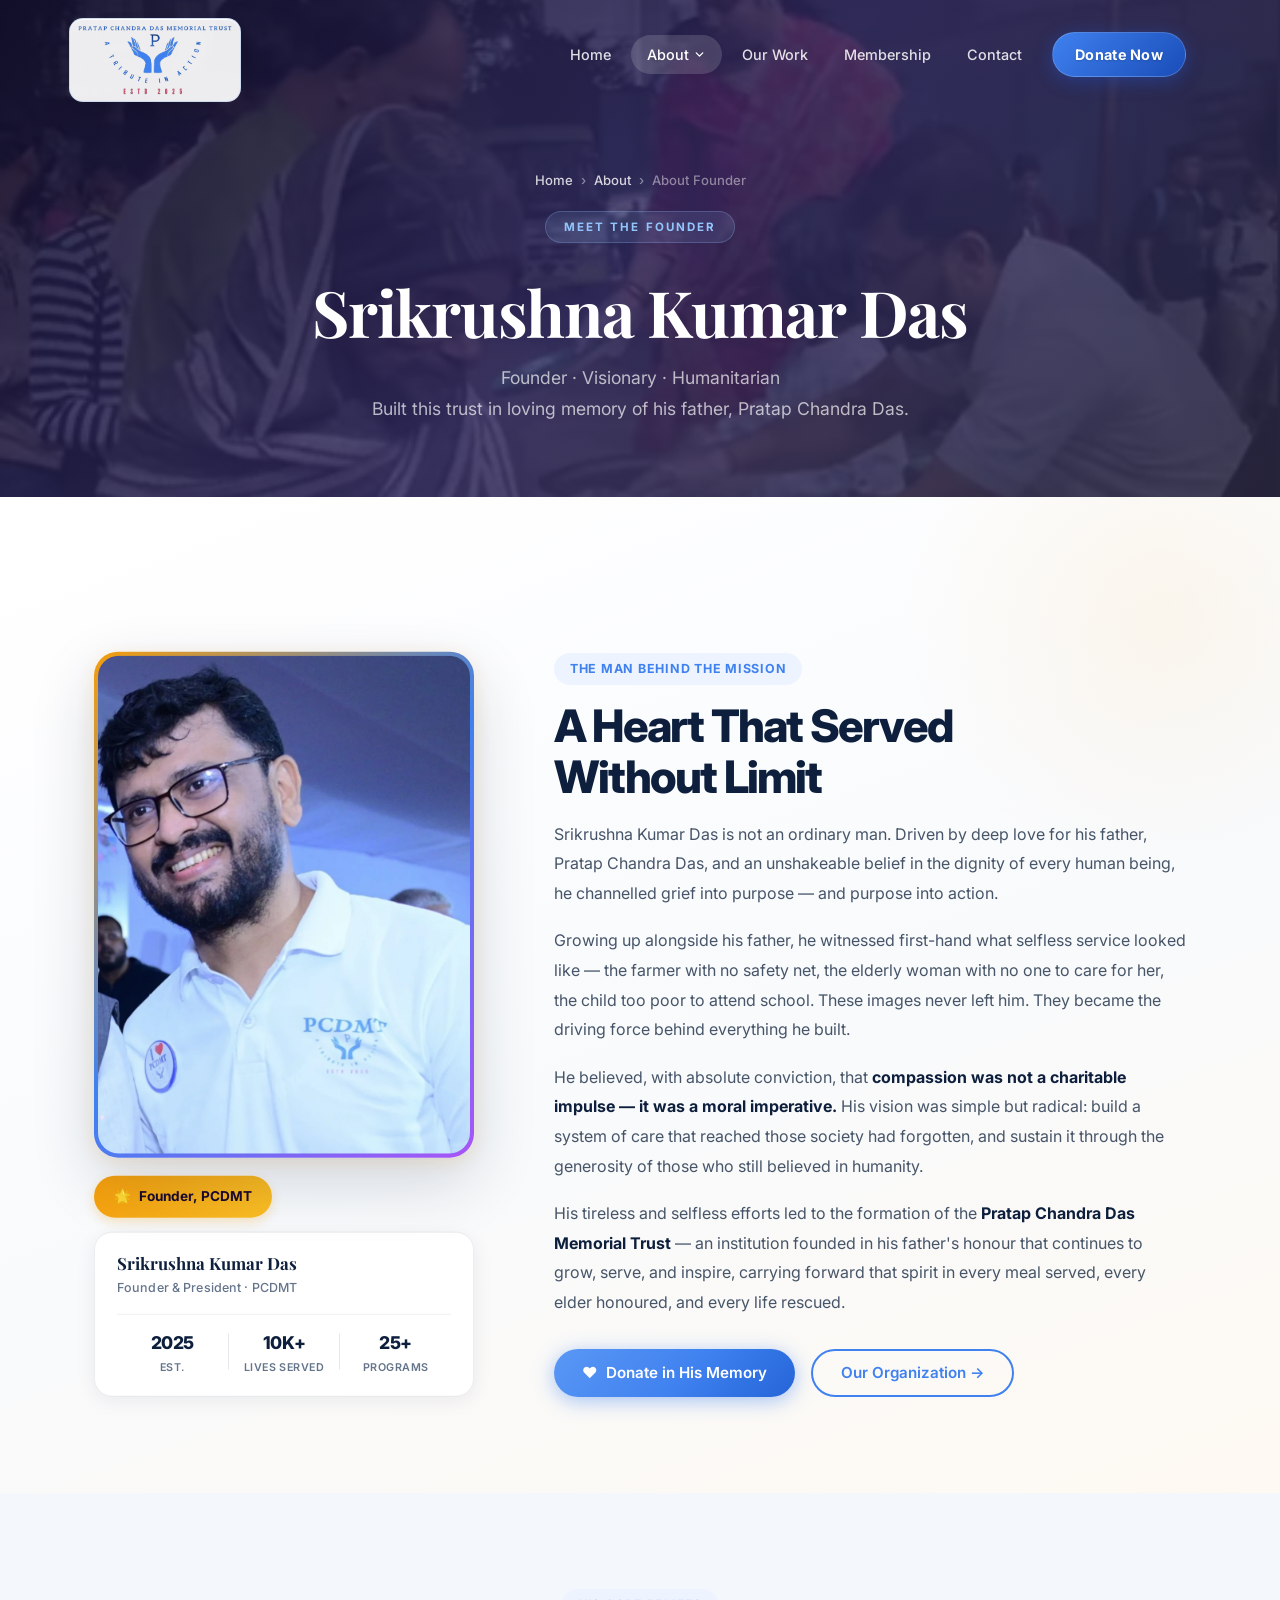
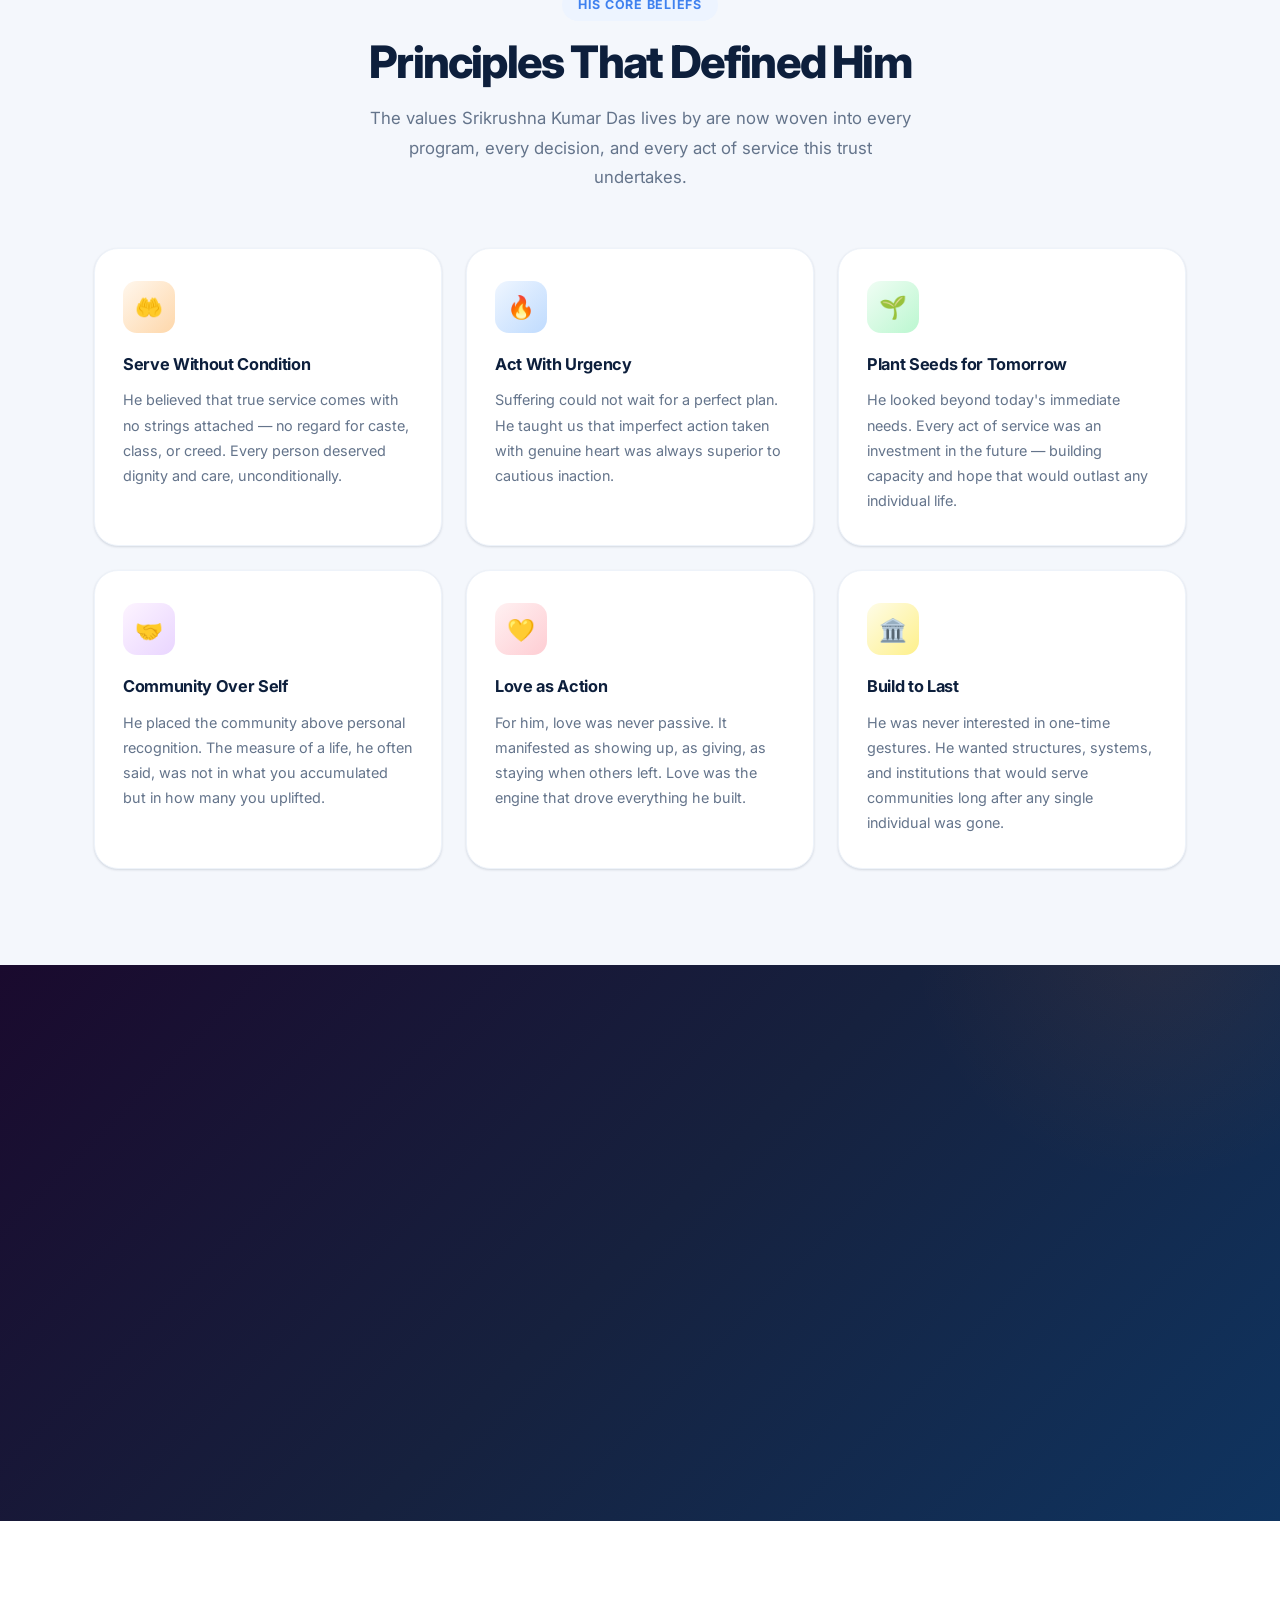
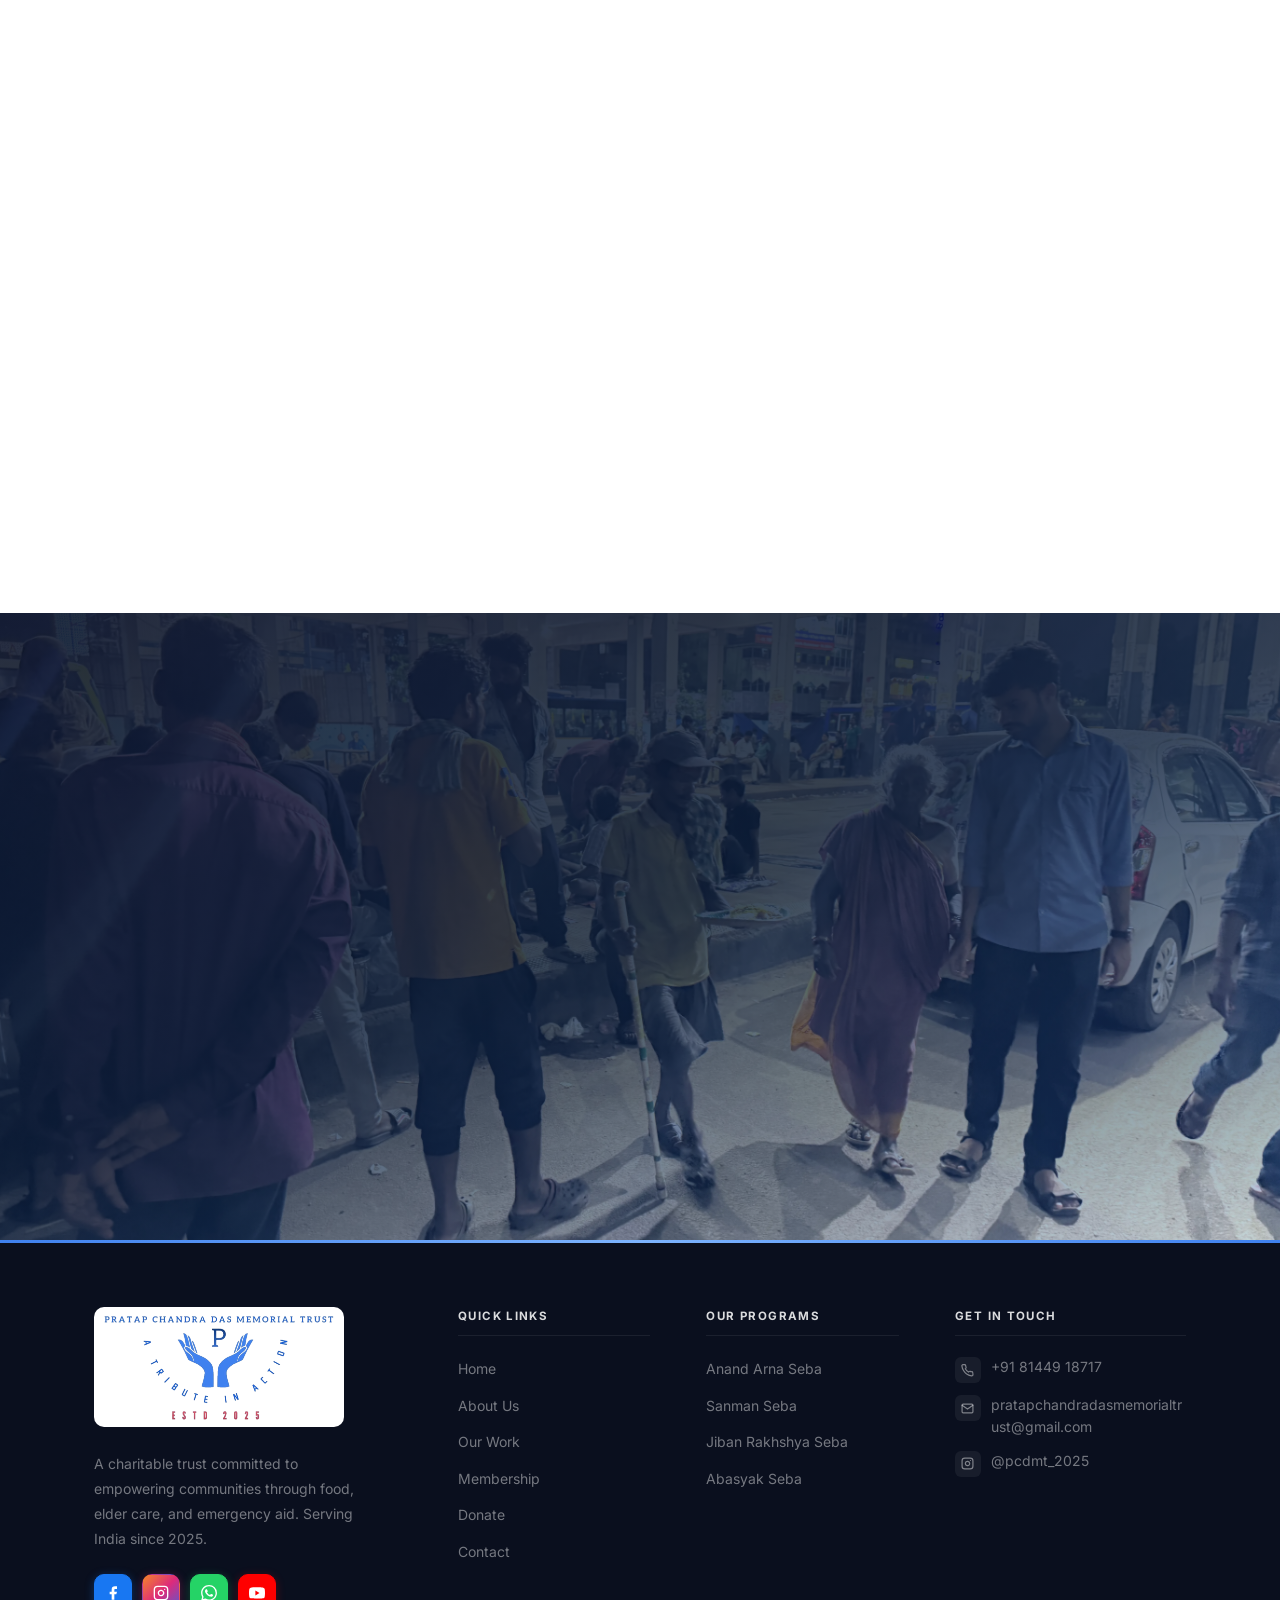
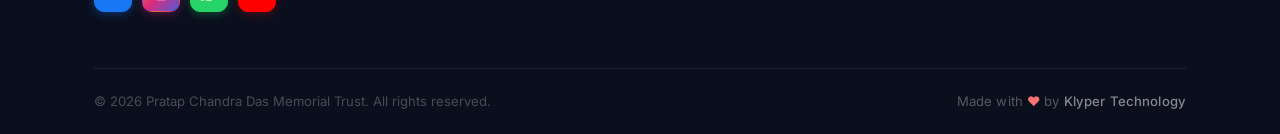
==== about-founder.html @ 32de3103 "Add files via upload" ====
<!doctype html>
<html lang="en">
  <head>
    <meta charset="UTF-8" />
    <meta name="viewport" content="width=device-width, initial-scale=1.0" />
    <meta
      name="description"
      content="Meet Srikrushna Kumar Das — founder of Pratap Chandra Das Memorial Trust, a visionary who built this institution in loving memory of his father to serve communities in need."
    />
    <meta property="og:title" content="About Founder — Pratap Chandra Das Memorial Trust" />
    <meta
      property="og:description"
      content="Learn about Srikrushna Kumar Das — the founder of PCDMT, his life, values, vision, and the enduring mission he built in his father's memory."
    />
    <title>About Founder — Pratap Chandra Das Memorial Trust</title>
    <link rel="preconnect" href="https://fonts.googleapis.com" />
    <link rel="preconnect" href="https://fonts.gstatic.com" crossorigin />
    <link
      href="https://fonts.googleapis.com/css2?family=Inter:wght@300;400;500;600;700;800&family=Playfair+Display:ital,wght@0,600;0,700;1,600&display=swap"
      rel="stylesheet"
    />
    <link rel="stylesheet" href="css/style.css" />
  </head>
  <body class="has-hero-carousel">
    <!-- Scroll progress indicator -->
    <div class="scroll-progress" id="scrollProgress"></div>

    <!-- ===== NAVBAR ===== -->
    <nav class="navbar" id="navbar">
      <div class="nav-inner">
        <a href="index.html" class="nav-logo">
          <img src="images/pcdmt_transparent_bg_logo.png" alt="Pratap Chandra Das Memorial Trust" class="nav-logo-img nav-logo-full" />
          <img src="images/pcdmt_logo_small.png" alt="PCDMT" class="nav-logo-img nav-logo-small" />
        </a>
        <ul class="nav-links" id="navLinks">
          <li><a href="index.html">Home</a></li>
          <li class="nav-item-dropdown">
            <a href="#" role="button" aria-haspopup="true" class="active">About
              <svg class="nav-chevron" viewBox="0 0 24 24" fill="none" stroke="currentColor" stroke-width="2.5" stroke-linecap="round" stroke-linejoin="round" aria-hidden="true"><polyline points="6 9 12 15 18 9"/></svg>
            </a>
            <ul class="nav-dropdown">
              <li><a href="about-founder.html" class="nav-dropdown-link"><span class="nav-dropdown-icon" style="background:#fff7ed;">🙏</span>About Founder</a></li>
              <li><a href="about-organization.html" class="nav-dropdown-link"><span class="nav-dropdown-icon" style="background:#eff6ff;">🏛️</span>About Organization</a></li>
            </ul>
          </li>
          <li><a href="work.html">Our Work</a></li>
          <li><a href="membership.html">Membership</a></li>
          <li><a href="contact.html">Contact</a></li>
          <li><a href="membership.html#donate" class="btn-nav">Donate Now</a></li>
        </ul>
        <button class="nav-toggle" id="navToggle" aria-label="Toggle navigation menu">
          <span></span>
          <span></span>
          <span></span>
        </button>
      </div>
    </nav>

    <!-- ===== HERO ===== -->
    <section class="afh-section">
      <div class="container">
        <div class="afh-inner">
          <div class="breadcrumb breadcrumb-light animate-fade-up">
            <a href="index.html">Home</a>
            <span>›</span>
            <a href="about.html">About</a>
            <span>›</span>
            <span>About Founder</span>
          </div>
          <div class="section-tag-light animate-fade-up delay-1">Meet the Founder</div>
          <h1 class="afh-title animate-fade-up delay-2">Srikrushna Kumar Das</h1>
          <p class="afh-subtitle animate-fade-up delay-3">
            Founder &middot; Visionary &middot; Humanitarian<br />
            Built this trust in loving memory of his father, Pratap Chandra Das.
          </p>
        </div>
      </div>
    </section>

    <!-- ===== PROFILE ===== -->
    <section class="af-profile-section">
      <div class="container">
        <div class="af-profile-grid">

          <!-- Image -->
          <div class="af-profile-visual reveal-up">
            <div class="af-profile-frame">
              <img
                src="images/pcdmt_founder_img.jpg"
                alt="Srikrushna Kumar Das — Founder, PCDMT"
                class="af-profile-img"
                loading="eager"
              />
            </div>
            <div class="af-profile-badge">
              <span>🌟</span> Founder, PCDMT
            </div>
            <div class="af-profile-meta">
              <div class="af-profile-meta-name">Srikrushna Kumar Das</div>
              <div class="af-profile-meta-role">Founder &amp; President &middot; PCDMT</div>
              <div class="af-profile-meta-stats">
                <div class="af-pm-stat">
                  <span class="af-pm-num">2025</span>
                  <span class="af-pm-label">Est.</span>
                </div>
                <div class="af-pm-divider"></div>
                <div class="af-pm-stat">
                  <span class="af-pm-num">10K+</span>
                  <span class="af-pm-label">Lives Served</span>
                </div>
                <div class="af-pm-divider"></div>
                <div class="af-pm-stat">
                  <span class="af-pm-num">25+</span>
                  <span class="af-pm-label">Programs</span>
                </div>
              </div>
            </div>
          </div>

          <!-- Content -->
          <div class="af-profile-content reveal-up delay-1">
            <div class="section-tag">The Man Behind the Mission</div>
            <h2 class="section-title">A Heart That Served<br />Without Limit</h2>
            <p class="af-profile-text">
              Srikrushna Kumar Das is not an ordinary man. Driven by deep love for his father, Pratap Chandra Das, and an unshakeable belief in the dignity of every human being, he channelled grief into purpose — and purpose into action.
            </p>
            <p class="af-profile-text">
              Growing up alongside his father, he witnessed first-hand what selfless service looked like — the farmer with no safety net, the elderly woman with no one to care for her, the child too poor to attend school. These images never left him. They became the driving force behind everything he built.
            </p>
            <p class="af-profile-text">
              He believed, with absolute conviction, that <strong>compassion was not a charitable impulse — it was a moral imperative.</strong> His vision was simple but radical: build a system of care that reached those society had forgotten, and sustain it through the generosity of those who still believed in humanity.
            </p>
            <p class="af-profile-text">
              His tireless and selfless efforts led to the formation of the <strong>Pratap Chandra Das Memorial Trust</strong> — an institution founded in his father's honour that continues to grow, serve, and inspire, carrying forward that spirit in every meal served, every elder honoured, and every life rescued.
            </p>
            <div class="af-profile-cta">
              <a href="membership.html#donate" class="btn btn-primary">❤️&nbsp; Donate in His Memory</a>
              <a href="about-organization.html" class="btn btn-outline">Our Organization →</a>
            </div>
          </div>

        </div>
      </div>
    </section>

    <!-- ===== HIS VALUES ===== -->
    <section class="af-values-section">
      <div class="container">
        <div class="text-center reveal">
          <div class="section-tag">His Core Beliefs</div>
          <h2 class="section-title">Principles That Defined Him</h2>
          <p class="section-subtitle">
            The values Srikrushna Kumar Das lives by are now woven into every program,
            every decision, and every act of service this trust undertakes.
          </p>
        </div>

        <div class="af-values-grid">
          <div class="af-value-card reveal delay-1">
            <div class="af-value-icon" style="background: linear-gradient(135deg,#fff7ed,#fed7aa);">🤲</div>
            <h3>Serve Without Condition</h3>
            <p>He believed that true service comes with no strings attached — no regard for caste, class, or creed. Every person deserved dignity and care, unconditionally.</p>
          </div>

          <div class="af-value-card reveal delay-2">
            <div class="af-value-icon" style="background: linear-gradient(135deg,#eff6ff,#bfdbfe);">🔥</div>
            <h3>Act With Urgency</h3>
            <p>Suffering could not wait for a perfect plan. He taught us that imperfect action taken with genuine heart was always superior to cautious inaction.</p>
          </div>

          <div class="af-value-card reveal delay-3">
            <div class="af-value-icon" style="background: linear-gradient(135deg,#f0fdf4,#bbf7d0);">🌱</div>
            <h3>Plant Seeds for Tomorrow</h3>
            <p>He looked beyond today's immediate needs. Every act of service was an investment in the future — building capacity and hope that would outlast any individual life.</p>
          </div>

          <div class="af-value-card reveal delay-1">
            <div class="af-value-icon" style="background: linear-gradient(135deg,#fdf4ff,#e9d5ff);">🤝</div>
            <h3>Community Over Self</h3>
            <p>He placed the community above personal recognition. The measure of a life, he often said, was not in what you accumulated but in how many you uplifted.</p>
          </div>

          <div class="af-value-card reveal delay-2">
            <div class="af-value-icon" style="background: linear-gradient(135deg,#fff1f2,#fecdd3);">💛</div>
            <h3>Love as Action</h3>
            <p>For him, love was never passive. It manifested as showing up, as giving, as staying when others left. Love was the engine that drove everything he built.</p>
          </div>

          <div class="af-value-card reveal delay-3">
            <div class="af-value-icon" style="background: linear-gradient(135deg,#fefce8,#fef08a);">🏛️</div>
            <h3>Build to Last</h3>
            <p>He was never interested in one-time gestures. He wanted structures, systems, and institutions that would serve communities long after any single individual was gone.</p>
          </div>
        </div>
      </div>
    </section>

    <!-- ===== HIS WORDS ===== -->
    <section class="af-quote-section">
      <div class="container">
        <div class="af-quote-inner reveal">
          <span class="af-quote-glyph">&ldquo;</span>
          <p class="af-quote-text">
            Compassion is not a luxury — it is the very foundation of a just society.
            Every person who goes to bed hungry, every elder who is forgotten, every life
            left unattended — these are not strangers. They are our own.
            <em>When we serve them, we serve something far greater than ourselves.</em>
            Let this trust be a living testament that ordinary people, acting together
            with love, can create extraordinary change.
          </p>
            <div style="text-align:left;">
              <div class="af-quote-name">Srikrushna Kumar Das</div>
              <div class="af-quote-role">Founder &middot; PRATAP CHANDRA DAS MEMORIAL TRUST</div>
            </div>
          </div>
        </div>
      </div>
    </section>

    <!-- ===== LEGACY STATS ===== -->
    <section class="af-legacy-section">
      <div class="container">
        <div class="text-center reveal">
          <div class="section-tag">His Enduring Legacy</div>
          <h2 class="section-title">The Mission Lives On</h2>
          <p class="section-subtitle">
            What he started as a dream of service has become a movement of hope —
            touching thousands of lives through the programs he envisioned and the
            values he embodied every day.
          </p>
        </div>

        <div class="af-legacy-grid">
          <div class="af-legacy-card reveal delay-1">
            <span class="af-legacy-num">10,000+</span>
            <span class="af-legacy-label">Lives Impacted</span>
            <p class="af-legacy-desc">Families across communities who have received food, care, and emergency support in his name.</p>
          </div>
          <div class="af-legacy-card reveal delay-2">
            <span class="af-legacy-num">4</span>
            <span class="af-legacy-label">Core Programs</span>
            <p class="af-legacy-desc">Anand Arna Seba, Sanman Seba, Jiban Rakhshya Seba and Abasyak Seba — each a direct expression of his beliefs.</p>
          </div>
          <div class="af-legacy-card reveal delay-3">
            <span class="af-legacy-num">500+</span>
            <span class="af-legacy-label">Generous Donors</span>
            <p class="af-legacy-desc">Individuals who believe in continuing his work, each carrying a piece of his spirit forward.</p>
          </div>
          <div class="af-legacy-card reveal delay-1">
            <span class="af-legacy-num">2025</span>
            <span class="af-legacy-label">Year Established</span>
            <p class="af-legacy-desc">The trust was founded in his memory — dedicated to perpetuating the values he lived and breathed.</p>
          </div>
        </div>
      </div>
    </section>

    <!-- ===== CTA ===== -->
    <section class="cta-section">
      <div class="cta-bg-img"></div>
      <div class="cta-overlay"></div>
      <div class="container">
        <div class="cta-inner reveal">
          <div class="section-tag cta-tag">Honour His Memory</div>
          <h2 class="cta-title">
            Carry Forward His Legacy.<br />
            <span class="cta-highlight">Every Donation Is an Act of Love.</span>
          </h2>
          <p class="cta-subtitle">
            When you give, you keep Srikrushna Kumar Das's vision alive — and you become
            part of a story that began with one man's unshakeable belief in humanity.
          </p>
          <div class="cta-buttons">
            <a href="membership.html#donate" class="btn btn-white btn-lg cta-btn-primary">
              ❤️&nbsp; Donate in His Memory
            </a>
            <a href="about-organization.html" class="btn btn-ghost-white btn-lg">
              Our Organization
            </a>
          </div>
          <p class="cta-note">No registration needed &nbsp;·&nbsp; UPI &amp; bank transfer accepted &nbsp;·&nbsp; Receipt on WhatsApp</p>
        </div>
      </div>
    </section>

    <!-- ===== FOOTER ===== -->
    <footer class="footer">
      <div class="footer-top-bar"></div>
      <div class="container">
        <div class="footer-grid">

          <div class="footer-brand">
            <a href="index.html" class="footer-logo-link">
              <img src="images/pcdmt_transparent_bg_logo.png" alt="Pratap Chandra Das Memorial Trust" class="footer-logo-img" />
            </a>
            <p class="footer-brand-desc">
              A charitable trust committed to empowering communities through food, elder care, and emergency aid. Serving India since 2025.
            </p>
            <div class="footer-social">
              <a href="https://www.facebook.com/share17rUGxSgM1/?mibextid=wwXlfr" class="social-link social-fb" target="_blank" rel="noopener noreferrer" aria-label="Facebook">
                <svg width="16" height="16" viewBox="0 0 24 24" fill="currentColor"><path d="M18 2h-3a5 5 0 0 0-5 5v3H7v4h3v8h4v-8h3l1-4h-4V7a1 1 0 0 1 1-1h3z"/></svg>
              </a>
              <a href="https://www.instagram.com/pcdmt_2025/?hl=en#" class="social-link social-ig" target="_blank" rel="noopener noreferrer" aria-label="Instagram @pcdmt_2025">
                <svg width="16" height="16" viewBox="0 0 24 24" fill="none" stroke="currentColor" stroke-width="2" stroke-linecap="round" stroke-linejoin="round"><rect x="2" y="2" width="20" height="20" rx="5" ry="5"/><path d="M16 11.37A4 4 0 1 1 12.63 8 4 4 0 0 1 16 11.37z"/><line x1="17.5" y1="6.5" x2="17.51" y2="6.5"/></svg>
              </a>
              <a href="https://whatsapp.com/channel/0029VbCTvtfFHWqAD6LrUH38" class="social-link social-wa" target="_blank" rel="noopener noreferrer" aria-label="WhatsApp Channel">
                <svg width="16" height="16" viewBox="0 0 24 24" fill="currentColor"><path d="M17.472 14.382c-.297-.149-1.758-.867-2.03-.967-.273-.099-.471-.148-.67.15-.197.297-.767.966-.94 1.164-.173.199-.347.223-.644.075-.297-.15-1.255-.463-2.39-1.475-.883-.788-1.48-1.761-1.653-2.059-.173-.297-.018-.458.13-.606.134-.133.298-.347.446-.52.149-.174.198-.298.298-.497.099-.198.05-.371-.025-.52-.075-.149-.669-1.612-.916-2.207-.242-.579-.487-.5-.669-.51-.173-.008-.371-.01-.57-.01-.198 0-.52.074-.792.372-.272.297-1.04 1.016-1.04 2.479 0 1.462 1.065 2.875 1.213 3.074.149.198 2.096 3.2 5.077 4.487.709.306 1.262.489 1.694.625.712.227 1.36.195 1.871.118.571-.085 1.758-.719 2.006-1.413.248-.694.248-1.289.173-1.413-.074-.124-.272-.198-.57-.347m-5.421 7.403h-.004a9.87 9.87 0 0 1-5.031-1.378l-.361-.214-3.741.982.998-3.648-.235-.374a9.86 9.86 0 0 1-1.51-5.26c.001-5.45 4.436-9.884 9.888-9.884 2.64 0 5.122 1.03 6.988 2.898a9.825 9.825 0 0 1 2.893 6.994c-.003 5.45-4.437 9.884-9.885 9.884m8.413-18.297A11.815 11.815 0 0 0 12.05 0C5.495 0 .16 5.335.157 11.892c0 2.096.547 4.142 1.588 5.945L.057 24l6.305-1.654a11.882 11.882 0 0 0 5.683 1.448h.005c6.554 0 11.89-5.335 11.893-11.893a11.821 11.821 0 0 0-3.48-8.413Z"/></svg>
              </a>
              <a href="https://www.youtube.com/@pcdmt" class="social-link social-yt" target="_blank" rel="noopener noreferrer" aria-label="YouTube">
                <svg width="16" height="16" viewBox="0 0 24 24" fill="currentColor"><path d="M23.498 6.186a3.016 3.016 0 0 0-2.122-2.136C19.505 3.545 12 3.545 12 3.545s-7.505 0-9.377.505A3.017 3.017 0 0 0 .502 6.186C0 8.07 0 12 0 12s0 3.93.502 5.814a3.016 3.016 0 0 0 2.122 2.136c1.871.505 9.376.505 9.376.505s7.505 0 9.377-.505a3.015 3.015 0 0 0 2.122-2.136C24 15.93 24 12 24 12s0-3.93-.502-5.814zM9.545 15.568V8.432L15.818 12l-6.273 3.568z"/></svg>
              </a>
            </div>
          </div>

          <div class="footer-col">
            <h4>Quick Links</h4>
            <ul>
              <li><a href="index.html">Home</a></li>
              <li><a href="about.html">About Us</a></li>
              <li><a href="work.html">Our Work</a></li>
              <li><a href="membership.html">Membership</a></li>
              <li><a href="membership.html#donate">Donate</a></li>
              <li><a href="contact.html">Contact</a></li>
            </ul>
          </div>

          <div class="footer-col">
            <h4>Our Programs</h4>
             <ul>
              <li><a href="anand-arna-seba.html">Anand Arna Seba</a></li>
              <li><a href="sanman-seba.html">Sanman Seba</a></li>
              <li><a href="jiban-rakhshya-seba.html">Jiban Rakhshya Seba</a></li>
              <li><a href="blanket-distribution.html">Abasyak Seba</a></li>
            </ul>
          </div>

          <div class="footer-col">
            <h4>Get in Touch</h4>
            <ul class="footer-contact-list">
              <li>
                <span class="footer-contact-icon">
                  <svg width="13" height="13" viewBox="0 0 24 24" fill="none" stroke="currentColor" stroke-width="2.2" stroke-linecap="round" stroke-linejoin="round"><path d="M22 16.92v3a2 2 0 0 1-2.18 2 19.79 19.79 0 0 1-8.63-3.07A19.5 19.5 0 0 1 4.69 12 19.79 19.79 0 0 1 1.63 3.47 2 2 0 0 1 3.6 1.27h3a2 2 0 0 1 2 1.72c.127.96.361 1.903.7 2.81a2 2 0 0 1-.45 2.11L7.91 8.91a16 16 0 0 0 6 6l.91-.91a2 2 0 0 1 2.11-.45c.907.339 1.85.573 2.81.7A2 2 0 0 1 21.73 16l.19.92z"/></svg>
                </span>
                <a href="tel:+918144918717">+91 81449 18717</a>
              </li>
              <li>
                <span class="footer-contact-icon">
                  <svg width="13" height="13" viewBox="0 0 24 24" fill="none" stroke="currentColor" stroke-width="2.2" stroke-linecap="round" stroke-linejoin="round"><path d="M4 4h16c1.1 0 2 .9 2 2v12c0 1.1-.9 2-2 2H4c-1.1 0-2-.9-2-2V6c0-1.1.9-2 2-2z"/><polyline points="22,6 12,13 2,6"/></svg>
                </span>
                <a href="mailto:pratapchandradasmemorialtrust@gmail.com" class="footer-email-link">pratapchandradasmemorialtrust<wbr>@gmail.com</a>
              </li>
              <li>
                <span class="footer-contact-icon">
                  <svg width="13" height="13" viewBox="0 0 24 24" fill="none" stroke="currentColor" stroke-width="2.2" stroke-linecap="round" stroke-linejoin="round"><rect x="2" y="2" width="20" height="20" rx="5" ry="5"/><path d="M16 11.37A4 4 0 1 1 12.63 8 4 4 0 0 1 16 11.37z"/><line x1="17.5" y1="6.5" x2="17.51" y2="6.5"/></svg>
                </span>
                <a href="https://www.instagram.com/pcdmt_2025/?hl=en#" target="_blank" rel="noopener noreferrer">@pcdmt_2025</a>
              </li>
            </ul>
          </div>

        </div>
         <!-- Footer bottom bar -->
        <div class="footer-bottom">
          <p>&copy; 2026 Pratap Chandra Das Memorial Trust. All rights reserved.</p>
          <div class="footer-credit">
            Made with <span class="footer-heart">&hearts;</span> by <a href="https://klypertechnology.com" target="_blank" rel="noopener">Klyper Technology</a>
          </div>
        </div>
      </div>
    </footer>

    <script src="js/main.js" defer></script>
  </body>
</html>
---- css/style.css ----
/* =============================================
   Pratap Chandra Das Memorial Trust — Design System
   ============================================= */

@import url('https://fonts.googleapis.com/css2?family=Inter:wght@300;400;500;600;700;800&family=Playfair+Display:ital,wght@0,600;0,700;1,600&display=swap');

/* =============================================
   CSS CUSTOM PROPERTIES
   ============================================= */
:root {
  /* ── Logo-extracted primary blue (#3f81ef) ── */
  --primary:          #3f81ef;   /* Logo blue — brand match        */
  --primary-dark:     #2464D8;   /* Richer hover shade             */
  --primary-deeper:   #1A4DB8;   /* Deep authority                 */
  --primary-light:    #EDF4FF;   /* Very light tint                */
  --primary-border:   #BACED8;   /* Subtle border                  */

  /* ── Deep Navy (premium anchor) ── */
  --navy:             #0D1F3C;   /* Rich body text / dark sections */
  --navy-mid:         #1B3563;   /* Mid-depth backgrounds          */

  /* ── Royal Gold (prestige accent) ── */
  --gold:             #C9922A;
  --gold-dark:        #A87420;
  --gold-light:       #FBF4E3;
  --gold-border:      #E5CC8A;

  /* ── Semantic ── */
  --success:          #10B981;
  --success-light:    #ECFDF5;

  /* ── Neutral scale ── */
  --white:            #FFFFFF;
  --cream:            #F8FAFD;
  --gray-50:          #F4F7FC;
  --gray-100:         #EEF3FA;
  --gray-200:         #E2E8F0;
  --gray-300:         #CBD5E1;
  --gray-400:         #94A3B8;
  --gray-500:         #64748B;
  --gray-600:         #475569;
  --gray-700:         #334155;
  --gray-800:         #1E293B;
  --gray-900:         #0D1F3C;   /* same as --navy for consistency */

  --shadow-xs:  0 1px 2px rgba(13,31,60,0.06);
  --shadow-sm:  0 1px 3px rgba(13,31,60,0.09), 0 1px 2px rgba(13,31,60,0.06);
  --shadow-md:  0 4px 6px -1px rgba(13,31,60,0.09), 0 2px 4px -1px rgba(13,31,60,0.06);
  --shadow-lg:  0 10px 15px -3px rgba(13,31,60,0.10), 0 4px 6px -2px rgba(13,31,60,0.05);
  --shadow-xl:  0 20px 25px -5px rgba(13,31,60,0.10), 0 10px 10px -5px rgba(13,31,60,0.04);
  --shadow-2xl: 0 25px 50px -12px rgba(13,31,60,0.16);

  --radius-sm:   8px;
  --radius:      12px;
  --radius-lg:   16px;
  --radius-xl:   24px;
  --radius-full: 9999px;

  --transition:  0.25s cubic-bezier(0.4, 0, 0.2, 1);
  --font:        'Inter', -apple-system, BlinkMacSystemFont, 'Segoe UI', sans-serif;
  --font-serif:  'Playfair Display', Georgia, serif;
  --nav-height:  110px;
  --container:   1140px;
}

/* =============================================
   RESET & BASE
   ============================================= */
*, *::before, *::after {
  box-sizing: border-box;
  margin: 0;
  padding: 0;
}

html {
  scroll-behavior: smooth;
  font-size: 16px;
  overflow-x: hidden;
}

body {
  font-family: var(--font);
  color: var(--gray-900);
  background: var(--cream);
  line-height: 1.6;
  -webkit-font-smoothing: antialiased;
  -moz-osx-font-smoothing: grayscale;
  overflow-x: hidden;
}

img {
  max-width: 100%;
  height: auto;
  display: block;
}

a {
  color: inherit;
  text-decoration: none;
}

ul {
  list-style: none;
}

/* =============================================
   LAYOUT
   ============================================= */
.container {
  width: 100%;
  max-width: var(--container);
  margin: 0 auto;
  padding: 0 24px;
}

section {
  padding: 100px 0;
}

.section-sm {
  padding: 60px 0;
}

.text-center {
  text-align: center;
}

.text-center .section-subtitle {
  margin-left: auto;
  margin-right: auto;
}

/* =============================================
   TYPOGRAPHY TOKENS
   ============================================= */
.section-tag {
  display: inline-flex;
  align-items: center;
  gap: 6px;
  background: var(--primary-light);
  color: var(--primary);
  padding: 6px 16px;
  border-radius: var(--radius-full);
  font-size: 0.78rem;
  font-weight: 700;
  letter-spacing: 0.06em;
  text-transform: uppercase;
  margin-bottom: 16px;
}

.section-title {
  font-size: clamp(2rem, 4vw, 2.8rem);
  font-weight: 800;
  color: var(--gray-900);
  line-height: 1.15;
  letter-spacing: -0.04em;
  margin-bottom: 16px;
}

.section-subtitle {
  font-size: 1.05rem;
  color: var(--gray-500);
  max-width: 560px;
  line-height: 1.75;
}

/* =============================================
   NAVBAR
   ============================================= */
.navbar {
  position: fixed;
  top: 0;
  z-index: 1000;
  width: 100%;
  background: transparent;
  backdrop-filter: blur(0px);
  -webkit-backdrop-filter: blur(0px);
  border-bottom: 1px solid transparent;
  height: var(--nav-height);
  display: flex;
  align-items: center;
  transition: background 0.4s ease, backdrop-filter 0.4s ease,
              border-color 0.4s ease, box-shadow 0.4s ease,
              height 0.4s cubic-bezier(0.4, 0, 0.2, 1);
}

.navbar.scrolled {
  background: rgba(255, 255, 255, 0.96);
  backdrop-filter: blur(22px);
  -webkit-backdrop-filter: blur(22px);
  border-bottom-color: var(--gray-100);
  box-shadow: var(--shadow-md);
  /* Compact height once user scrolls */
  height: 64px;
}

.nav-inner {
  display: flex;
  align-items: center;
  justify-content: space-between;
  width: 100%;
  max-width: var(--container);
  margin: 0 auto;
  padding: 0 24px;
}

.nav-logo {
  display: flex;
  align-items: center;
  gap: 0;
  font-weight: 700;
  font-size: 1rem;
  color: white;
  text-decoration: none;
  line-height: 1.25;
  margin-top: 10px;
  margin-left: -25px;
  /* Slightly transparent white pill with blue tint */
  background: rgba(255, 255, 255, 0.92);
  border: 1px solid rgba(63, 129, 239, 0.18);
  border-radius: 14px;
  padding: 5px 8px;
  box-shadow: 0 8px 32px rgba(0, 0, 0, 0.18),
              inset 0 1px 0 rgba(255, 255, 255, 0.9);
  transition: all 0.4s cubic-bezier(0.4, 0, 0.2, 1);
}

.navbar.scrolled .nav-logo {
  color: var(--navy);
  background: transparent;
  border-color: transparent;
  box-shadow: none;
  padding: 0;
  border-radius: 0;
  margin-top: 0;
}

/* Logo images � natural colours; .nav-logo pill provides contrast over hero */
.nav-logo-img {
  height: 72px;
  width: auto;
  max-width: 200px;
  display: block;
  flex-shrink: 0;
  object-fit: contain;
  transition: opacity 0.35s ease, height 0.4s ease;
}

/* Logo swap: full logo visible at hero-top, small logo hidden */
.nav-logo-full  { opacity: 1; }
.nav-logo-small { opacity: 0; position: absolute; height: 40px; max-width: 48px; }

/* On scroll: swap logos */
.navbar.scrolled .nav-logo-full  { opacity: 0; height: 0; overflow: hidden; }
.navbar.scrolled .nav-logo-small { opacity: 1; position: static; }

/* On inner pages (no hero carousel) the navbar is already white � strip the pill */
body:not(.has-hero-carousel) .nav-logo {
  background: transparent;
  box-shadow: none;
  padding: 0;
  border-radius: 0;
}

/* Keep the old .logo-icon hidden / unused — harmless if still in markup */
.logo-icon { display: none; }

.logo-icon {
  width: 36px;
  height: 36px;
  background: var(--primary);
  border-radius: var(--radius-sm);
  display: flex;
  align-items: center;
  justify-content: center;
  color: white;
  font-size: 1rem;
  font-weight: 800;
  letter-spacing: -0.5px;
  box-shadow: 0 2px 8px rgba(63, 129, 239, 0.3);
  flex-shrink: 0;
}

.nav-links {
  display: flex;
  align-items: center;
  gap: 4px;
}

.nav-links a {
  padding: 8px 16px;
  border-radius: var(--radius-full);
  font-size: 0.9rem;
  font-weight: 500;
  color: rgba(255, 255, 255, 0.85);
  transition: all var(--transition);
  display: block;
}

.navbar.scrolled .nav-links a {
  color: var(--gray-600);
}

.navbar.scrolled .nav-links .btn-nav,
.navbar.scrolled .nav-links .btn-nav:hover {
  color: #fff;
}

.nav-links a:hover,
.nav-links a.active {
  color: white;
  background: rgba(255, 255, 255, 0.15);
}

.navbar.scrolled .nav-links a:hover,
.navbar.scrolled .nav-links a.active {
  color: var(--primary);
  background: var(--primary-light);
}

.nav-links .btn-nav {
  background: linear-gradient(135deg, var(--primary) 0%, var(--primary-deeper) 100%);
  color: #fff;
  padding: 10px 22px;
  font-weight: 700;
  letter-spacing: 0.02em;
  box-shadow: 0 4px 18px rgba(37, 99, 235, 0.35);
  margin-left: 10px;
  border: 1px solid rgba(255, 255, 255, 0.18);
  text-shadow: 0 1px 2px rgba(0,0,0,0.18);
}

.nav-links .btn-nav:hover {
  background: linear-gradient(135deg, #3b82f6 0%, var(--primary) 100%);
  color: #fff;
  transform: translateY(-2px);
  box-shadow: 0 8px 28px rgba(37, 99, 235, 0.5);
}

.nav-toggle {
  display: none;
  flex-direction: column;
  gap: 5px;
  cursor: pointer;
  padding: 8px;
  border-radius: var(--radius-sm);
  transition: background var(--transition);
  background: none;
  border: none;
}

.nav-toggle:hover {
  background: var(--gray-100);
}

.nav-toggle span {
  width: 22px;
  height: 2px;
  background: white;
  border-radius: 2px;
  display: block;
  transition: all var(--transition);
}

.navbar.scrolled .nav-toggle span {
  background: var(--gray-700);
}

/* =============================================
   NAVBAR DROPDOWN
   ============================================= */
.nav-item-dropdown {
  position: relative;
}

/* Invisible bridge fills the gap between trigger and dropdown
   so the mouse doesn't exit the hover zone mid-travel */
.nav-item-dropdown::after {
  content: '';
  position: absolute;
  top: 100%;
  left: -20px;
  right: -20px;
  height: 16px;
  background: transparent;
}

.nav-item-dropdown > a {
  display: flex !important;
  align-items: center;
  gap: 4px;
}

.nav-chevron {
  width: 13px;
  height: 13px;
  flex-shrink: 0;
  transition: transform 0.25s ease;
  margin-top: 1px;
}

.nav-item-dropdown:hover .nav-chevron {
  transform: rotate(180deg);
}

.nav-dropdown {
  position: absolute;
  top: calc(100% + 10px);
  left: 50%;
  transform: translateX(-50%) translateY(-8px);
  background: #fff;
  border-radius: 16px;
  box-shadow: 0 12px 48px rgba(13,31,60,0.14), 0 2px 12px rgba(63,129,239,0.08);
  padding: 8px;
  min-width: 240px;
  opacity: 0;
  pointer-events: none;
  /* Delay on hide gives user time to move mouse to submenu */
  transition: opacity 0.2s ease 0.18s, transform 0.2s ease 0.18s;
  z-index: 1001;
  border: 1px solid rgba(63,129,239,0.12);
  list-style: none;
  margin: 0;
}

.nav-dropdown::before {
  content: '';
  position: absolute;
  top: -6px;
  left: 50%;
  transform: translateX(-50%) rotate(45deg);
  width: 11px;
  height: 11px;
  background: #fff;
  border-left: 1px solid rgba(63,129,239,0.12);
  border-top: 1px solid rgba(63,129,239,0.12);
  border-radius: 2px 0 0 0;
}

.nav-item-dropdown:hover .nav-dropdown {
  opacity: 1;
  pointer-events: all;
  transform: translateX(-50%) translateY(0);
  /* Show instantly, no delay */
  transition: opacity 0.18s ease 0s, transform 0.18s ease 0s;
}

.nav-dropdown-link {
  display: flex !important;
  align-items: center;
  gap: 10px;
  padding: 10px 14px !important;
  border-radius: 10px !important;
  font-size: 0.88rem !important;
  font-weight: 500 !important;
  color: var(--gray-700) !important;
  white-space: nowrap;
  background: transparent !important;
  transition: background 0.18s ease, color 0.18s ease, padding-left 0.18s ease !important;
}

.nav-dropdown-link:hover {
  background: var(--primary-light) !important;
  color: var(--primary) !important;
  padding-left: 18px !important;
  transform: none !important;
}

.nav-dropdown-icon {
  width: 32px;
  height: 32px;
  min-width: 32px;
  border-radius: 8px;
  display: flex;
  align-items: center;
  justify-content: center;
  font-size: 1rem;
  flex-shrink: 0;
}

/* =============================================
   BUTTONS
   ============================================= */
.btn {
  display: inline-flex;
  align-items: center;
  justify-content: center;
  gap: 8px;
  padding: 14px 28px;
  border-radius: var(--radius-full);
  font-family: var(--font);
  font-size: 0.95rem;
  font-weight: 600;
  cursor: pointer;
  border: none;
  outline: none;
  transition: all var(--transition);
  white-space: nowrap;
  text-decoration: none;
  line-height: 1;
}

.btn-primary {
  background: linear-gradient(135deg, #5a98f5 0%, var(--primary) 55%, var(--primary-dark) 100%);
  color: white;
  box-shadow: 0 4px 20px rgba(63, 129, 239, 0.45);
}

.btn-primary:hover {
  transform: translateY(-2px);
  box-shadow: 0 10px 32px rgba(63, 129, 239, 0.60);
  filter: brightness(1.08);
}

.btn-outline {
  background: transparent;
  color: var(--primary);
  border: 2px solid var(--primary);
}

.btn-outline:hover {
  background: var(--primary);
  color: white;
  transform: translateY(-2px);
  box-shadow: 0 8px 25px rgba(63, 129, 239, 0.3);
}

.btn-white {
  background: white;
  color: var(--primary);
  box-shadow: var(--shadow-lg);
}

.btn-white:hover {
  transform: translateY(-2px);
  box-shadow: var(--shadow-xl);
}

.btn-whatsapp {
  background: #25D366;
  color: white;
  box-shadow: 0 4px 14px rgba(37, 211, 102, 0.35);
  font-size: 1rem;
  padding: 16px 32px;
}

.btn-whatsapp:hover {
  background: #1ebe5d;
  transform: translateY(-2px);
  box-shadow: 0 8px 25px rgba(37, 211, 102, 0.45);
}

.btn-lg {
  padding: 17px 38px;
  font-size: 1rem;
}

.btn-gold {
  background: linear-gradient(135deg, var(--gold) 0%, var(--gold-dark) 100%);
  color: white;
  box-shadow: 0 4px 20px rgba(198, 151, 63, 0.45);
}

.btn-gold:hover {
  transform: translateY(-2px);
  box-shadow: 0 10px 32px rgba(198, 151, 63, 0.6);
  filter: brightness(1.1);
}

/* =============================================
   HERO — PREMIUM IMAGE CAROUSEL
   ============================================= */

/* Scroll Progress Bar */
.scroll-progress {
  position: fixed;
  top: 0;
  left: 0;
  height: 3px;
  width: 0%;
  background: linear-gradient(90deg, #93c5fd 0%, var(--primary) 55%, var(--primary-dark) 100%);
  z-index: 9999;
  transition: width 0.1s linear;
  box-shadow: 0 0 8px rgba(63, 129, 239, 0.55);
}

.hero {
  position: relative;
  height: 100vh;
  min-height: 640px;
  overflow: hidden;
  display: flex;
  flex-direction: column;
  align-items: center;
  justify-content: center;
  padding: 0;
}

/* --- Carousel Background --- */
.hero-carousel {
  position: absolute;
  inset: 0;
  z-index: 0;
  will-change: transform;
}

.hero-slide {
  position: absolute;
  inset: 0;
  background-size: cover;
  background-position: center center;
  background-repeat: no-repeat;
  opacity: 0;
  transition: opacity 1.6s cubic-bezier(0.4, 0, 0.2, 1);
}

.hero-slide.active {
  opacity: 1;
  animation: kenBurns 9s ease-out forwards;
}

.hero-slide.prev {
  opacity: 0;
  transition: opacity 1.6s cubic-bezier(0.4, 0, 0.2, 1);
}

@keyframes kenBurns {
  0%   { transform: scale(1.08) translate(0.5%, 0.5%); }
  100% { transform: scale(1)    translate(0%, 0%); }
}

/* --- Gradient Overlays --- */
.hero-overlay {
  position: absolute;
  inset: 0;
  z-index: 1;
  background: linear-gradient(
    175deg,
    rgba(8, 18, 42, 0.52) 0%,
    rgba(8, 18, 42, 0.38) 40%,
    rgba(8, 18, 42, 0.72) 78%,
    rgba(6, 14, 32, 0.96) 100%
  );
}

.hero-overlay::before {
  content: '';
  position: absolute;
  inset: 0;
  background: radial-gradient(
    ellipse 70% 55% at 40% 50%,
    rgba(63, 129, 239, 0.07) 0%,
    transparent 65%
  );
  pointer-events: none;
}

/* --- Content Layer (parallax via JS) --- */
.hero-content-wrap {
  position: relative;
  z-index: 2;
  width: 100%;
  max-width: 100%;
  will-change: transform, opacity;
  /* Push content below the tall hero-state navbar + breathing room */
  padding-top: calc(var(--nav-height) + 48px);
  padding-bottom: 110px;
}

.hero-inner {
  width: 100%;
  max-width: 900px;
  margin: 0 auto;
  position: relative;
  z-index: 1;
}

/* --- Founder spotlight (image + text side-by-side) --- */
.hero-founder-row {
  display: flex;
  align-items: flex-start;
  gap: 36px;
  margin-top: 8px;
}

.hero-founder-img-wrap {
  flex-shrink: 0;
}

.hero-founder-img {
  width: 120px;
  height: 120px;
  border-radius: 50%;
  object-fit: cover;
  object-position: center top;
  border: 3px solid rgba(255, 255, 255, 0.70);
  box-shadow: 0 0 0 5px rgba(147, 197, 253, 0.22),
              0 6px 24px rgba(0, 0, 0, 0.40);
  display: block;
}

.hero-founder-text {
  flex: 1;
}

/* --- QR Code card � secondary support CTA, right-aligned --- */
.hero-qr-wrap {
  flex-shrink: 0;
  align-self: center;
  display: flex;
  flex-direction: column;
  align-items: center;
  gap: 9px;
  background: rgba(255, 255, 255, 0.09);
  backdrop-filter: blur(14px);
  -webkit-backdrop-filter: blur(14px);
  border: 1px solid rgba(255, 255, 255, 0.16);
  border-radius: 16px;
  padding: 14px 14px 10px;
  box-shadow: 0 8px 32px rgba(0, 0, 0, 0.32),
              inset 0 1px 0 rgba(255, 255, 255, 0.10);
  transition: transform 0.25s ease, box-shadow 0.25s ease;
}

.hero-qr-wrap:hover {
  transform: translateY(-3px);
  box-shadow: 0 14px 40px rgba(0, 0, 0, 0.40),
              inset 0 1px 0 rgba(255, 255, 255, 0.14);
}

.hero-qr-img {
  width: 112px;
  height: 112px;
  border-radius: 8px;
  display: block;
  object-fit: contain;
  /* slight warm white bg so QR is readable over any bg */
  background: rgba(255, 255, 255, 0.96);
  padding: 6px;
}

.hero-qr-label {
  font-size: 0.64rem;
  font-weight: 700;
  letter-spacing: 0.10em;
  text-transform: uppercase;
  color: rgba(255, 255, 255, 0.48);
  white-space: nowrap;
}

/* --- Tag Pill --- */
.hero-tag {
  display: inline-flex;
  align-items: center;
  gap: 8px;
  background: rgba(255, 255, 255, 0.1);
  backdrop-filter: blur(14px);
  -webkit-backdrop-filter: blur(14px);
  border: 1px solid rgba(255, 255, 255, 0.22);
  color: rgba(255, 255, 255, 0.92);
  padding: 8px 20px;
  border-radius: var(--radius-full);
  font-size: 0.77rem;
  font-weight: 700;
  letter-spacing: 0.08em;
  text-transform: uppercase;
  margin-bottom: 30px;
  box-shadow: 0 4px 24px rgba(0, 0, 0, 0.25);
}

.hero-tag .dot {
  width: 7px;
  height: 7px;
  background: #93c5fd;
  border-radius: 50%;
  animation: pulse-dot 2.4s ease-in-out infinite;
  flex-shrink: 0;
}

@keyframes pulse-dot {
  0%   { opacity: 1; transform: scale(1);    box-shadow: 0 0 0 0   rgba(147, 197, 253, 0.7); }
  60%  { opacity: 1; transform: scale(1.15); box-shadow: 0 0 0 7px rgba(147, 197, 253, 0);   }
  100% { opacity: 1; transform: scale(1);    box-shadow: 0 0 0 0   rgba(147, 197, 253, 0);   }
}

/* --- Headline --- */
.hero-title {
  font-family: var(--font-serif);
  font-size: clamp(1.9rem, 6vw + 0.5rem, 4.6rem);
  font-weight: 700;
  /* Soft white ? cool blue gradient for the main title text */
  background: linear-gradient(160deg, #ffffff 0%, #e8f2ff 55%, #c7dcff 100%);
  background-size: 200% auto;
  -webkit-background-clip: text;
  -webkit-text-fill-color: transparent;
  background-clip: text;
  line-height: 1.15;
  letter-spacing: -0.02em;
  margin-bottom: 26px;
  /* Glowing depth behind the text */
  filter: drop-shadow(0 2px 24px rgba(63, 129, 239, 0.30));
}

.hero-tribute {
  color: #ffffff;
}

.hero-title .highlight {
  /* Bright cyan ? logo-blue shimmer � overrides parent's gradient */
  background: linear-gradient(135deg, #bfdbfe 0%, #93c5fd 30%, var(--primary) 65%, #60a5fa 100%);
  background-size: 250% auto;
  -webkit-background-clip: text;
  -webkit-text-fill-color: transparent;
  background-clip: text;
  animation: blueShimmer 4s linear infinite;
  font-style: italic;
}

@keyframes blueShimmer {
  0%   { background-position: 0%   center; }
  100% { background-position: 250% center; }
}

/* --- Subtitle --- */
.hero-subtitle {
  font-size: 1.08rem;
  color: rgba(255, 255, 255, 0.93);
  line-height: 1.95;
  margin-bottom: 44px;
  max-width: min(580px, 100%);
  /* Frosted-pill background for maximum legibility over any carousel image */
  background: rgba(6, 14, 32, 0.42);
  backdrop-filter: blur(8px);
  -webkit-backdrop-filter: blur(8px);
  border: 1px solid rgba(255, 255, 255, 0.10);
  border-radius: 12px;
  padding: 20px 24px;
  text-shadow: 0 1px 8px rgba(0, 0, 0, 0.4);
}

/* Trust name callout inside subtitle � sky blue */
.hero-name-highlight {
  display: block;
  font-weight: 800;
  font-size: 0.78em;
  letter-spacing: 0.13em;
  color: #93C5FD;
  margin-bottom: 10px;
  text-shadow: 0 0 24px rgba(147, 197, 253, 0.55);
  line-height: 1.2;
}

/* --- CTA Buttons Row --- */
.hero-actions {
  display: flex;
  gap: 14px;
  flex-wrap: wrap;
  margin-bottom: 46px;
}

/* --- Trust Badges --- */
.hero-trust-badges {
  display: flex;
  gap: 10px;
  flex-wrap: wrap;
}

.hero-badge {
  display: inline-flex;
  align-items: center;
  gap: 6px;
  background: rgba(255, 255, 255, 0.09);
  backdrop-filter: blur(10px);
  -webkit-backdrop-filter: blur(10px);
  border: 1px solid rgba(255, 255, 255, 0.18);
  color: rgba(255, 255, 255, 0.80);
  padding: 6px 15px;
  border-radius: var(--radius-full);
  font-size: 0.77rem;
  font-weight: 600;
  letter-spacing: 0.01em;
  transition: background 0.2s ease, border-color 0.2s ease;
}

.hero-badge:hover {
  background: rgba(255, 255, 255, 0.16);
  border-color: rgba(255, 255, 255, 0.28);
}

/* --- Carousel Navigation Dots --- */
.carousel-nav {
  position: absolute;
  bottom: 88px;
  left: 50%;
  transform: translateX(-50%);
  z-index: 4;
  display: flex;
  align-items: center;
  gap: 10px;
}

.carousel-dot {
  width: 10px;
  height: 10px;
  border-radius: 5px;
  background: rgba(255, 255, 255, 0.35);
  border: 1.5px solid rgba(255, 255, 255, 0.25);
  cursor: pointer;
  padding: 0;
  transition: all 0.38s cubic-bezier(0.34, 1.56, 0.64, 1);
}

.carousel-dot:hover {
  background: rgba(255, 255, 255, 0.6);
}

.carousel-dot.active {
  width: 34px;
  background: var(--primary);
  border-color: #93c5fd;
  box-shadow: 0 0 16px rgba(63, 129, 239, 0.65);
}

/* --- Scroll Hint --- */
.hero-scroll-hint {
  position: absolute;
  bottom: 30px;
  left: 50%;
  transform: translateX(-50%);
  z-index: 4;
  display: flex;
  flex-direction: column;
  align-items: center;
  gap: 9px;
  color: rgba(255, 255, 255, 0.48);
  font-size: 0.68rem;
  font-weight: 700;
  letter-spacing: 0.12em;
  text-transform: uppercase;
  transition: opacity 0.5s ease;
  pointer-events: none;
  user-select: none;
}

.scroll-chevron {
  width: 18px;
  height: 18px;
  border-right: 2px solid rgba(255, 255, 255, 0.44);
  border-bottom: 2px solid rgba(255, 255, 255, 0.44);
  transform: rotate(45deg);
  animation: chevronBounce 1.9s ease-in-out infinite;
}

@keyframes chevronBounce {
  0%, 100% { transform: rotate(45deg) translate(-2px, -2px); opacity: 0.35; }
  50%       { transform: rotate(45deg) translate(2px, 2px);   opacity: 0.9;  }
}

/* =============================================
   FOUNDER QUOTE SECTION
   ============================================= */
.founder-section {
  background: linear-gradient(135deg, #1a0a2e 0%, #16213e 50%, #0f3460 100%);
  position: relative;
  overflow: hidden;
  padding: 88px 0 96px;
}

.founder-section::before {
  content: '';
  position: absolute;
  top: -100px; right: -100px;
  width: 480px; height: 480px;
  background: radial-gradient(circle, rgba(251,191,36,0.14) 0%, transparent 65%);
  pointer-events: none;
}
.founder-section::after {
  content: '';
  position: absolute;
  bottom: -80px; left: -80px;
  width: 380px; height: 380px;
  background: radial-gradient(circle, rgba(63,129,239,0.16) 0%, transparent 65%);
  pointer-events: none;
}

.founder-grid {
  display: grid;
  grid-template-columns: 360px 1fr;
  gap: 72px;
  align-items: center;
}

/* --- Image column --- */
.founder-img-col {
  position: relative;
  display: flex;
  justify-content: center;
}

.founder-img-frame {
  position: relative;
  width: 320px;
  height: 400px;
  flex-shrink: 0;
}

.founder-img-frame::before {
  content: '';
  position: absolute;
  inset: -10px;
  border-radius: 32px;
  background: linear-gradient(135deg,
    rgba(251,191,36,0.6) 0%,
    rgba(63,129,239,0.35) 50%,
    rgba(168,85,247,0.25) 100%);
  z-index: 0;
}
.founder-img-frame::after {
  content: '';
  position: absolute;
  inset: -4px;
  border-radius: 28px;
  background: #16213e;
  z-index: 1;
}

.founder-img {
  position: relative;
  z-index: 2;
  width: 100%;
  height: 100%;
  object-fit: cover;
  object-position: top center;
  border-radius: 24px;
  display: block;
}

.founder-img-badge {
  position: absolute;
  bottom: -18px;
  left: 50%;
  transform: translateX(-50%);
  z-index: 3;
  background: linear-gradient(135deg, #f59e0b 0%, #fbbf24 100%);
  color: #1a0a2e;
  font-size: 0.68rem;
  font-weight: 800;
  letter-spacing: 0.12em;
  text-transform: uppercase;
  padding: 7px 22px;
  border-radius: 50px;
  white-space: nowrap;
  box-shadow: 0 4px 18px rgba(245,158,11,0.45);
}

/* --- Content column --- */
.founder-content-col {
  position: relative;
}

.founder-section .section-tag-light {
  display: inline-block;
  margin-bottom: 20px;
}

.founder-quote-glyph {
  font-family: Georgia, serif;
  font-size: 7rem;
  line-height: 0.55;
  color: rgba(251,191,36,0.30);
  user-select: none;
  display: block;
  margin-bottom: 18px;
}

.founder-quote {
  font-family: var(--font-serif);
  font-size: clamp(1.05rem, 1.6vw, 1.3rem);
  font-style: italic;
  color: rgba(255,255,255,0.88);
  line-height: 1.8;
  margin-bottom: 32px;
}

.founder-quote em {
  color: #fbbf24;
  font-style: normal;
  font-weight: 600;
}

.founder-divider {
  width: 64px;
  height: 3px;
  background: linear-gradient(90deg, #f59e0b, #fbbf24 60%, transparent);
  border-radius: 2px;
  margin-bottom: 24px;
}

.founder-signature {
  display: flex;
  align-items: center;
  gap: 16px;
  flex-wrap: wrap;
}

.founder-avatar-sm {
  width: 50px;
  height: 50px;
  border-radius: 50%;
  object-fit: cover;
  object-position: top;
  border: 2px solid rgba(251,191,36,0.55);
  flex-shrink: 0;
}

.founder-name {
  font-size: 0.98rem;
  font-weight: 700;
  color: #ffffff;
  letter-spacing: -0.01em;
  line-height: 1.2;
}

.founder-role {
  font-size: 0.75rem;
  color: rgba(255,255,255,0.48);
  letter-spacing: 0.03em;
  margin-top: 3px;
}

.founder-trust-pill {
  margin-left: auto;
  display: flex;
  gap: 12px;
  flex-wrap: wrap;
}

.founder-trust-item {
  text-align: center;
  background: rgba(255,255,255,0.05);
  border: 1px solid rgba(255,255,255,0.10);
  border-radius: 14px;
  padding: 10px 18px;
}

.founder-trust-num {
  display: block;
  font-size: 1.1rem;
  font-weight: 800;
  color: #fbbf24;
  line-height: 1;
}

.founder-trust-label {
  display: block;
  font-size: 0.62rem;
  color: rgba(255,255,255,0.48);
  letter-spacing: 0.08em;
  text-transform: uppercase;
  margin-top: 3px;
}

/* Responsive */
@media (max-width: 1100px) {
  .founder-grid {
    grid-template-columns: 280px 1fr;
    gap: 48px;
  }
  .founder-img-frame {
    width: 260px;
    height: 340px;
  }
}

@media (max-width: 768px) {
  .founder-section {
    padding: 64px 0 72px;
  }
  .founder-grid {
    grid-template-columns: 1fr;
    gap: 52px;
    text-align: center;
  }
  .founder-img-col {
    justify-content: center;
  }
  .founder-img-frame {
    width: 220px;
    height: 280px;
  }
  .founder-quote-glyph {
    text-align: center;
  }
  .founder-divider {
    margin: 0 auto 24px;
  }
  .founder-signature {
    flex-direction: column;
    align-items: center;
    text-align: center;
    gap: 12px;
  }
  .founder-trust-pill {
    margin-left: 0;
    justify-content: center;
  }
}

/* =============================================
   FOUNDER'S FATHER TRIBUTE SECTION
   ============================================= */
.tribute-section {
  position: relative;
  overflow: hidden;
  padding: 96px 0 104px;
  background: linear-gradient(160deg, #fdf8ef 0%, #fef9f2 45%, #f8f3ff 100%);
}

/* Decorative blobs */
.tribute-blob {
  position: absolute;
  border-radius: 50%;
  pointer-events: none;
  filter: blur(60px);
  opacity: 0.55;
}
.tribute-blob--tl {
  top: -100px;
  left: -80px;
  width: 420px;
  height: 420px;
  background: radial-gradient(circle, rgba(201,146,42,0.22) 0%, transparent 65%);
}
.tribute-blob--br {
  bottom: -80px;
  right: -80px;
  width: 380px;
  height: 380px;
  background: radial-gradient(circle, rgba(63,129,239,0.14) 0%, transparent 65%);
}

/* Grid layout */
.tribute-grid {
  display: grid;
  grid-template-columns: 1fr 340px;
  gap: 72px;
  align-items: center;
}

/* --- Image column --- */
.tribute-img-col {
  position: relative;
  display: flex;
  justify-content: center;
  flex-direction: column;
  align-items: center;
  order: 2;
}

/* --- Content column --- */
.tribute-content-col {
  position: relative;
  order: 1;
}

.tribute-img-frame {
  position: relative;
  width: 300px;
  height: 380px;
  flex-shrink: 0;
}

.tribute-img-frame::before {
  content: '';
  position: absolute;
  inset: -10px;
  border-radius: 32px;
  background: linear-gradient(
    145deg,
    rgba(201,146,42,0.55) 0%,
    rgba(251,191,36,0.30) 40%,
    rgba(63,129,239,0.25) 100%
  );
  z-index: 0;
}

.tribute-img-frame::after {
  content: '';
  position: absolute;
  inset: -3px;
  border-radius: 28px;
  background: #fef9f0;
  z-index: 1;
}

.tribute-img {
  position: relative;
  z-index: 2;
  width: 100%;
  height: 100%;
  object-fit: cover;
  object-position: top center;
  border-radius: 24px;
  display: block;
  box-shadow: 0 20px 60px rgba(13,31,60,0.16), 0 4px 16px rgba(201,146,42,0.18);
}

.tribute-img-badge {
  position: absolute;
  bottom: -18px;
  left: 50%;
  transform: translateX(-50%);
  z-index: 3;
  background: linear-gradient(135deg, #c9922a 0%, #f59e0b 100%);
  color: #fff;
  font-size: 0.67rem;
  font-weight: 800;
  letter-spacing: 0.13em;
  text-transform: uppercase;
  padding: 7px 22px;
  border-radius: 50px;
  white-space: nowrap;
  box-shadow: 0 4px 18px rgba(201,146,42,0.38);
}

.tribute-section .section-tag-light {
  display: inline-block;
  margin-bottom: 20px;
  color: var(--gold);
  background: rgba(201,146,42,0.10);
  border-color: rgba(201,146,42,0.28);
}

.tribute-quote-glyph {
  font-family: Georgia, serif;
  font-size: 7rem;
  line-height: 0.55;
  color: rgba(201,146,42,0.28);
  user-select: none;
  display: block;
  margin-bottom: 18px;
}

.tribute-quote {
  font-family: var(--font-serif);
  font-size: clamp(1.05rem, 1.5vw, 1.28rem);
  font-style: italic;
  color: var(--gray-800);
  line-height: 1.82;
  margin-bottom: 30px;
}

.tribute-quote em {
  color: var(--gold);
  font-style: normal;
  font-weight: 600;
}

.tribute-divider {
  width: 64px;
  height: 3px;
  background: linear-gradient(90deg, var(--gold), rgba(201,146,42,0.30) 80%, transparent);
  border-radius: 2px;
  margin-bottom: 24px;
}

/* Signature block */
.tribute-signature {
  display: flex;
  align-items: flex-start;
  gap: 18px;
  margin-bottom: 36px;
}

.tribute-sig-info {
  display: flex;
  flex-direction: column;
  gap: 4px;
}

.tribute-sig-name {
  font-size: 1.05rem;
  font-weight: 800;
  color: var(--gray-900);
  letter-spacing: -0.01em;
  line-height: 1.2;
}

.tribute-sig-role {
  font-size: 0.74rem;
  font-weight: 600;
  color: var(--gold);
  letter-spacing: 0.05em;
  text-transform: uppercase;
  margin-top: 2px;
}

.tribute-sig-note {
  font-size: 0.88rem;
  color: var(--gray-500);
  line-height: 1.7;
  margin-top: 8px;
  max-width: 480px;
}

/* Pillars row */
.tribute-pillars {
  display: flex;
  gap: 12px;
  flex-wrap: wrap;
}

.tribute-cta-btn {
  display: inline-block;
  margin-top: 28px;
}

.tribute-pillar {
  display: flex;
  align-items: center;
  gap: 8px;
  background: rgba(201,146,42,0.08);
  border: 1px solid rgba(201,146,42,0.20);
  border-radius: var(--radius-full);
  padding: 8px 18px;
  font-size: 0.8rem;
  font-weight: 700;
  color: var(--gray-700);
  transition: background var(--transition), border-color var(--transition);
}

.tribute-pillar:hover {
  background: rgba(201,146,42,0.14);
  border-color: rgba(201,146,42,0.38);
}

.tribute-pillar-icon {
  font-size: 1rem;
  line-height: 1;
}

.tribute-pillar-label {
  white-space: nowrap;
}

/* =============================================
   TRIBUTE — RESPONSIVE 1100px
   ============================================= */
@media (max-width: 1100px) {
  .tribute-grid {
    grid-template-columns: 1fr 280px;
    gap: 52px;
  }
  .tribute-img-frame {
    width: 260px;
    height: 340px;
  }
}

/* =============================================
   TRIBUTE — RESPONSIVE 768px
   ============================================= */
@media (max-width: 768px) {
  .tribute-section {
    padding: 64px 0 72px;
  }
  .tribute-grid {
    grid-template-columns: 1fr;
    gap: 56px;
    text-align: center;
  }
  .tribute-img-col {
    order: 1;
    align-items: center;
  }
  .tribute-content-col {
    order: 2;
  }
  .tribute-img-frame {
    width: 220px;
    height: 280px;
  }
  .tribute-quote-glyph {
    text-align: center;
  }
  .tribute-divider {
    margin: 0 auto 24px;
  }
  .tribute-signature {
    justify-content: center;
    text-align: center;
  }
  .tribute-sig-note {
    max-width: 100%;
  }
  .tribute-pillars {
    justify-content: center;
  }
  .tribute-section .section-tag-light {
    display: inline-block;
  }
}

/* =============================================
   TRIBUTE — RESPONSIVE 480px
   ============================================= */
@media (max-width: 480px) {
  .tribute-section {
    padding: 52px 0 60px;
  }
  .tribute-img-frame {
    width: 190px;
    height: 240px;
  }
  .tribute-quote {
    font-size: 1rem;
    line-height: 1.75;
  }
  .tribute-quote-glyph {
    font-size: 5rem;
  }
  .tribute-sig-name {
    font-size: 0.95rem;
  }
  .tribute-pillars {
    gap: 8px;
  }
  .tribute-pillar {
    padding: 7px 14px;
    font-size: 0.75rem;
  }
  .tribute-blob {
    opacity: 0.35;
  }
}

/* =============================================
   IMPACT STATS BAR
   ============================================= */
/* =============================================
   IMPACT STATS � Parallax Section
   ============================================= */
.stats-bar {
  position: relative;
  padding: 64px 0;
  overflow: hidden;
  isolation: isolate;
}

/* Background image layer � JS moves this for parallax on desktop */
.stats-bg-image {
  position: absolute;
  inset: -30% 0;            /* extend top/bottom so JS translateY doesn't show gaps */
  background: url('../images/work_images/hero_2.webp') center / cover no-repeat;
  background-attachment: scroll;
  z-index: 0;
  transform-origin: center;
  will-change: transform;
}

/* iOS: no JS parallax needed, just a static bg */
@supports (-webkit-touch-callout: none) {
  .stats-bg-image {
    inset: 0;
    transform: none !important;
  }
}

/* Dark gradient overlay over the image */
.stats-overlay {
  position: absolute;
  inset: 0;
  z-index: 1;
  background: linear-gradient(
    160deg,
    rgba(8, 16, 38, 0.88) 0%,
    rgba(13, 31, 60, 0.92) 60%,
    rgba(5, 18, 45, 0.90) 100%
  );
}

.stats-bar .container {
  position: relative;
  z-index: 2;
}

/* Section header */
.stats-header {
  text-align: center;
  margin-bottom: 36px;
}

.section-tag-light {
  display: inline-block;
  font-size: 0.72rem;
  font-weight: 700;
  letter-spacing: 0.18em;
  text-transform: uppercase;
  color: #93C5FD;
  background: rgba(147, 197, 253, 0.12);
  border: 1px solid rgba(147, 197, 253, 0.24);
  border-radius: var(--radius-full);
  padding: 6px 18px;
  margin-bottom: 16px;
}

.stats-section-title {
  font-family: var(--font-serif);
  font-size: clamp(1.4rem, 2.5vw, 1.9rem);
  font-weight: 700;
  color: #ffffff;
  line-height: 1.25;
}

.stats-section-title span {
  background: linear-gradient(135deg, #bfdbfe 0%, #93c5fd 40%, var(--primary) 100%);
  -webkit-background-clip: text;
  -webkit-text-fill-color: transparent;
  background-clip: text;
}

/* Stats grid */
.stats-grid {
  display: grid;
  grid-template-columns: repeat(4, 1fr);
  gap: 2px;
  background: rgba(255, 255, 255, 0.06);
  border: 1px solid rgba(255, 255, 255, 0.08);
  border-radius: var(--radius-xl);
  overflow: hidden;
}

.stat-item {
  text-align: center;
  padding: 32px 20px;
  position: relative;
  background: rgba(255, 255, 255, 0.03);
  transition: background 0.3s ease;
}

.stat-item:hover {
  background: rgba(63, 129, 239, 0.08);
}

.stat-item:not(:last-child) {
  border-right: 1px solid rgba(255, 255, 255, 0.07);
}

/* Glowing top accent line on hover */
.stat-item::before {
  content: '';
  position: absolute;
  top: 0;
  left: 50%;
  transform: translateX(-50%) scaleX(0);
  width: 60%;
  height: 2px;
  background: linear-gradient(90deg, transparent, #3f81ef, transparent);
  border-radius: 0 0 4px 4px;
  transition: transform 0.35s ease;
}

.stat-item:hover::before {
  transform: translateX(-50%) scaleX(1);
}

/* Icon */
.stat-icon-wrap {
  font-size: 1.4rem;
  margin-bottom: 10px;
  display: block;
  filter: drop-shadow(0 0 12px rgba(63, 129, 239, 0.4));
}

/* Animated number */
.stat-value {
  font-size: clamp(2rem, 3.5vw, 2.8rem);
  font-weight: 800;
  background: linear-gradient(160deg, #ffffff 0%, #bfdbfe 60%, #93c5fd 100%);
  -webkit-background-clip: text;
  -webkit-text-fill-color: transparent;
  background-clip: text;
  letter-spacing: -0.06em;
  line-height: 1;
  margin-bottom: 10px;
  transition: transform 0.3s ease;
}

.stat-item:hover .stat-value {
  transform: scale(1.04);
}

.stat-value .accent {
  background: linear-gradient(135deg, #60A5FA, #3f81ef);
  -webkit-background-clip: text;
  -webkit-text-fill-color: transparent;
  background-clip: text;
}

.stat-desc {
  font-size: 0.82rem;
  color: rgba(255, 255, 255, 0.50);
  font-weight: 600;
  letter-spacing: 0.06em;
  text-transform: uppercase;
}

/* =============================================
   ABOUT PREVIEW SECTION
   ============================================= */
.about-preview {
  background: linear-gradient(160deg, #f8faff 0%, #ffffff 50%, #fef9f2 100%);
  overflow: clip;
  padding: 56px 0 64px;
  position: relative;
}

.about-preview::before {
  content: '';
  position: absolute;
  top: -100px;
  right: -100px;
  width: 480px;
  height: 480px;
  background: radial-gradient(circle, rgba(63,129,239,0.06) 0%, transparent 70%);
  pointer-events: none;
  z-index: 0;
}

.about-preview .container { position: relative; z-index: 1; }

.about-grid {
  display: grid;
  grid-template-columns: 1fr 1fr;
  gap: 72px;
  align-items: center;
}

.about-visual {
  position: relative;
  display: flex;
  flex-direction: column;
  order: 2;
}

.about-content {
  order: 1;
}

/* =============================================
   ABOUT SECTION IMAGE CAROUSEL
   ============================================= */

.about-carousel {
  position: relative;
  height: 600px;
  border-radius: 28px;
  overflow: hidden;
  box-shadow:
    0 2px 0 4px rgba(63,129,239,0.06),
    0 8px 32px rgba(0, 0, 0, 0.10),
    0 32px 80px rgba(0, 0, 0, 0.14);
  outline: 1px solid rgba(0, 0, 0, 0.05);
  cursor: grab;
}

.about-carousel:active {
  cursor: grabbing;
}

.about-carousel-track {
  display: flex;
  height: 100%;
  transition: transform 0.80s cubic-bezier(0.4, 0, 0.2, 1);
  will-change: transform;
}

.about-carousel-slide {
  min-width: 100%;
  height: 100%;
  position: relative;
  overflow: hidden;
}

.about-carousel-slide img {
  width: 100%;
  height: 100%;
  object-fit: cover;
  display: block;
  transform: scale(1.06);
  transition: transform 6s ease-out;
}

.about-carousel-slide.active img {
  transform: scale(1);
}

.about-slide-overlay {
  position: absolute;
  inset: 0;
  background: linear-gradient(
    to bottom,
    transparent 50%,
    rgba(8, 16, 38, 0.55) 100%
  );
  pointer-events: none;
}

/* Dot navigation */
.about-carousel-nav {
  position: absolute;
  bottom: 52px;
  left: 50%;
  transform: translateX(-50%);
  display: flex;
  gap: 6px;
  z-index: 10;
}

.about-carousel-dot {
  width: 8px;
  height: 8px;
  border-radius: 50%;
  border: 2px solid rgba(255, 255, 255, 0.55);
  background: transparent;
  cursor: pointer;
  padding: 8px;
  background-clip: content-box;
  transition: all 0.3s ease;
  box-sizing: content-box;
}

.about-carousel-dot.active {
  background: white;
  border-color: white;
  width: 26px;
  border-radius: 4px;
  background-clip: content-box;
}

/* Auto-progress bar */
.about-carousel-progress {
  position: absolute;
  bottom: 0;
  left: 0;
  right: 0;
  height: 3px;
  background: rgba(255, 255, 255, 0.15);
  z-index: 3;
}

.about-progress-fill {
  height: 100%;
  background: var(--primary);
  width: 0%;
}

.about-badge {
  position: absolute;
  bottom: 20px;
  right: -16px;
  background: var(--primary);
  color: white;
  padding: 16px 22px;
  border-radius: var(--radius-lg);
  box-shadow: 0 12px 40px rgba(63, 129, 239, 0.40);
  text-align: center;
  min-width: 100px;
  z-index: 10;
  border: 3px solid rgba(255,255,255,0.15);
}

.about-badge .badge-year {
  font-size: 0.68rem;
  font-weight: 600;
  opacity: 0.80;
  letter-spacing: 0.06em;
  text-transform: uppercase;
}

.about-badge .badge-num {
  font-size: 2rem;
  font-weight: 800;
  line-height: 1;
  letter-spacing: -0.04em;
}

.about-content {
  padding: 6px 0;
}

.about-content .section-subtitle {
  margin-bottom: 8px;
  font-size: 0.93rem;
  line-height: 1.6;
}

.features-list {
  display: flex;
  flex-direction: column;
  gap: 4px;
  margin-bottom: 12px;
}

.feature-item {
  display: flex;
  align-items: flex-start;
  gap: 14px;
  padding: 10px 14px;
  border-radius: 14px;
  transition: background 0.22s ease;
}

.feature-item:hover {
  background: rgba(63,129,239,0.05);
}

.feature-icon {
  width: 40px;
  height: 40px;
  min-width: 40px;
  background: var(--primary-light);
  border: 1px solid var(--primary-border);
  border-radius: 12px;
  display: flex;
  align-items: center;
  justify-content: center;
  font-size: 1.1rem;
  margin-top: 1px;
}

.feature-item h4 {
  font-size: 0.88rem;
  font-weight: 700;
  color: var(--gray-800);
  margin-bottom: 2px;
  letter-spacing: -0.01em;
}

.feature-item p {
  font-size: 0.82rem;
  color: var(--gray-500);
  line-height: 1.5;
}

/* =============================================
   HOW TO DONATE STEPS
   ============================================= */
/* =============================================
   HOW TO DONATE — Premium redesign
   ============================================= */
@keyframes pulse-ring {
  0%   { transform: scale(1);   opacity: 0.6; }
  70%  { transform: scale(1.55); opacity: 0; }
  100% { transform: scale(1.55); opacity: 0; }
}

@keyframes flow-dash {
  0%   { stroke-dashoffset: 120; }
  100% { stroke-dashoffset: 0; }
}

@keyframes float-card {
  0%, 100% { transform: translateY(0px); }
  50%       { transform: translateY(-8px); }
}

@keyframes shimmer-num {
  0%, 100% { box-shadow: 0 0 0 0 rgba(63,129,239,0.55), 0 6px 24px rgba(63,129,239,0.35); }
  50%       { box-shadow: 0 0 0 14px rgba(63,129,239,0), 0 6px 24px rgba(63,129,239,0.35); }
}

.how-it-works {
  background: linear-gradient(160deg, #f4f8ff 0%, #edf3ff 55%, #f0f6ff 100%);
  position: relative;
  overflow: hidden;
  padding: 44px 0 48px;
}

/* Decorative radial blobs */
.how-it-works::before {
  content: '';
  position: absolute;
  top: -120px; left: -160px;
  width: 520px; height: 520px;
  background: radial-gradient(circle, rgba(63,129,239,0.10) 0%, transparent 70%);
  pointer-events: none;
}
.how-it-works::after {
  content: '';
  position: absolute;
  bottom: -100px; right: -100px;
  width: 420px; height: 420px;
  background: radial-gradient(circle, rgba(168,85,247,0.08) 0%, transparent 70%);
  pointer-events: none;
}

.steps-grid {
  display: grid;
  grid-template-columns: repeat(3, 1fr);
  gap: 24px;
  margin-top: 28px;
  align-items: start;
}

/* ---- Animated dashed connector line between cards ---- */
.steps-grid::before {
  content: '';
  position: absolute;
  /* handled via SVG connector inside .step-connector */
}

.step-card {
  background: #ffffff;
  border: 1px solid #e4edf8;
  border-radius: 20px;
  padding: 22px 24px 20px;
  text-align: center;
  position: relative;
  box-shadow: 0 2px 8px rgba(63,129,239,0.06),
              0 8px 32px rgba(63,129,239,0.10);
  transition: transform 0.4s cubic-bezier(0.34,1.56,0.64,1),
              box-shadow 0.35s ease,
              border-color 0.35s ease;
  animation: float-card 6s ease-in-out infinite;
}

.step-card:nth-child(1) { animation-delay: 0s; }
.step-card:nth-child(2) { animation-delay: 1.2s; }
.step-card:nth-child(3) { animation-delay: 2.4s; }

.step-card:hover {
  transform: translateY(-12px) scale(1.025);
  border-color: rgba(63,129,239,0.35);
  box-shadow: 0 4px 16px rgba(63,129,239,0.10),
              0 20px 56px rgba(63,129,239,0.16);
  animation-play-state: paused;
}

/* Top accent stripe per card */
.step-card::after {
  content: '';
  position: absolute;
  top: 0; left: 32px; right: 32px;
  height: 3px;
  border-radius: 0 0 4px 4px;
  background: linear-gradient(90deg, transparent, rgba(63,129,239,0.7), transparent);
  opacity: 0;
  transition: opacity 0.35s;
}
.step-card:hover::after { opacity: 1; }

/* Step icon wrapper (replaces bare .step-number) */
.step-icon-wrap {
  width: 54px;
  height: 54px;
  margin: 0 auto 14px;
  position: relative;
  display: flex;
  align-items: center;
  justify-content: center;
}

/* Outer pulse ring */
.step-icon-wrap::before {
  content: '';
  position: absolute;
  inset: -4px;
  border-radius: 50%;
  border: 2px solid rgba(63,129,239,0.45);
  animation: pulse-ring 3s ease-out infinite;
}

.step-number {
  width: 50px;
  height: 50px;
  background: linear-gradient(135deg, #3f81ef 0%, #2563eb 100%);
  color: #fff;
  border-radius: 50%;
  font-size: 1.2rem;
  font-weight: 800;
  display: flex;
  align-items: center;
  justify-content: center;
  position: relative;
  z-index: 1;
  animation: shimmer-num 3s ease-in-out infinite;
  box-shadow: 0 4px 16px rgba(63,129,239,0.45);
  letter-spacing: -0.03em;
}

/* Unique accent per step */
.step-card:nth-child(1) .step-number {
  background: linear-gradient(135deg, #f97316 0%, #fb923c 100%);
  box-shadow: 0 6px 24px rgba(249,115,22,0.45);
  animation: none;
}
.step-card:nth-child(1) .step-icon-wrap::before {
  border-color: rgba(249,115,22,0.45);
}

.step-card:nth-child(2) .step-number {
  background: linear-gradient(135deg, #3f81ef 0%, #2563eb 100%);
  box-shadow: 0 6px 24px rgba(63,129,239,0.45);
  animation: none;
}
.step-card:nth-child(2) .step-icon-wrap::before {
  animation-delay: 1s;
}

.step-card:nth-child(3) .step-number {
  background: linear-gradient(135deg, #10b981 0%, #059669 100%);
  box-shadow: 0 6px 24px rgba(16,185,129,0.45);
  animation: none;
}
.step-card:nth-child(3) .step-icon-wrap::before {
  border-color: rgba(16,185,129,0.45);
  animation-delay: 2s;
}

/* Step icon emoji/SVG */
.step-icon {
  font-size: 1.8rem;
  line-height: 1;
  display: block;
  position: absolute;
  bottom: -8px;
  right: -8px;
  background: #f0f5ff;
  border-radius: 50%;
  width: 30px;
  height: 30px;
  display: flex;
  align-items: center;
  justify-content: center;
  font-size: 0.9rem;
  border: 1.5px solid #d6e4ff;
}

.step-card h3 {
  font-size: 1rem;
  font-weight: 700;
  color: var(--gray-900);
  margin-bottom: 6px;
  letter-spacing: -0.02em;
}

.step-card p {
  font-size: 0.82rem;
  color: var(--gray-500);
  line-height: 1.55;
  margin-bottom: 0;
}

/* Animated arrow connector */
.step-connector {
  position: absolute;
  top: 50px;
  right: -26px;
  z-index: 3;
  display: flex;
  flex-direction: column;
  align-items: center;
  gap: 3px;
}

.step-connector svg {
  width: 40px;
  height: 16px;
  overflow: visible;
}

.step-connector svg path {
  stroke: rgba(63,129,239,0.55);
  stroke-width: 2;
  stroke-dasharray: 120;
  stroke-dashoffset: 120;
  fill: none;
  stroke-linecap: round;
  animation: flow-dash 2s ease-out infinite;
}

/* Donate CTA button */
.how-it-works .btn-primary {
  box-shadow: 0 6px 28px rgba(63,129,239,0.35);
}

.how-it-works .text-center[style] {
  margin-top: 24px !important;
}

/* QR code widget inside step card */
.step-qr-wrap {
  margin: 12px auto 0;
  display: flex;
  flex-direction: column;
  align-items: center;
  gap: 6px;
  background: #f4f8ff;
  border: 1px solid #dde8f8;
  border-radius: 14px;
  padding: 10px 10px 8px;
  width: fit-content;
  box-shadow: 0 2px 12px rgba(63,129,239,0.10);
}

.step-qr-img {
  width: 100px;
  height: 100px;
  display: block;
  border-radius: 6px;
}

.step-qr-label {
  font-size: 0.7rem;
  font-weight: 600;
  letter-spacing: 0.06em;
  text-transform: uppercase;
  color: #3f81ef;
  background: rgba(63,129,239,0.1);
  border-radius: 20px;
  padding: 4px 12px;
}

/* Accepted UPI apps row */
.step-upi-row {
  display: flex;
  align-items: center;
  justify-content: center;
  gap: 6px;
  margin-top: 8px;
  flex-wrap: wrap;
}

.step-upi-badge {
  font-size: 0.67rem;
  font-weight: 600;
  color: #3f81ef;
  background: rgba(63,129,239,0.08);
  border: 1px solid rgba(63,129,239,0.18);
  border-radius: 20px;
  padding: 2px 9px;
  letter-spacing: 0.03em;
}

/* WhatsApp action block in step 3 */
.step-wa-block {
  margin-top: 14px;
  display: flex;
  flex-direction: column;
  align-items: center;
  gap: 7px;
}

.step-wa-link {
  display: inline-flex;
  align-items: center;
  gap: 8px;
  background: linear-gradient(135deg, #25D366 0%, #128C7E 100%);
  color: #fff;
  font-size: 0.85rem;
  font-weight: 700;
  padding: 9px 18px;
  border-radius: 50px;
  text-decoration: none;
  box-shadow: 0 4px 14px rgba(37,211,102,0.4);
  transition: transform 0.25s ease, box-shadow 0.25s ease;
  letter-spacing: 0.01em;
}

.step-wa-link:hover {
  transform: translateY(-3px);
  box-shadow: 0 8px 28px rgba(37,211,102,0.55);
}

.step-wa-link svg {
  flex-shrink: 0;
}

.step-wa-note {
  font-size: 0.7rem;
  color: var(--gray-400);
  letter-spacing: 0.02em;
}

/* =============================================
   CTA BANNER
   ============================================= */
.cta-section {
  position: relative;
  padding: 110px 0;
  overflow: hidden;
  background: var(--navy);
}

/* Real photo background */
.cta-bg-img {
  position: absolute;
  inset: 0;
  background-image: url('../images/work_images/img_7.webp');
  background-size: cover;
  background-position: center;
  transform: scale(1.04);
  transition: transform 8s ease-out;
}

.cta-section:hover .cta-bg-img {
  transform: scale(1);
}

/* Deep dark overlay so text pops */
.cta-overlay {
  position: absolute;
  inset: 0;
  background: linear-gradient(
    160deg,
    rgba(8, 16, 38, 0.88) 0%,
    rgba(13, 31, 60, 0.82) 50%,
    rgba(63, 129, 239, 0.30) 100%
  );
  pointer-events: none;
}

.cta-inner {
  text-align: center;
  position: relative;
  z-index: 1;
  max-width: 780px;
  margin: 0 auto;
}

.cta-inner .section-title {
  color: #fff;
}

.cta-inner .section-subtitle {
  color: rgba(255, 255, 255, 0.78);
  margin: 0 auto 36px;
  text-align: center;
}

.cta-inner .section-tag {
  margin: 0 auto 16px;
}

/* Trust strip */
.cta-trust-row {
  display: flex;
  align-items: center;
  justify-content: center;
  gap: 24px;
  margin-bottom: 36px;
  flex-wrap: wrap;
}

.cta-trust-item {
  display: flex;
  flex-direction: column;
  align-items: center;
  gap: 2px;
}

.cta-trust-num {
  font-size: 1.5rem;
  font-weight: 800;
  color: white;
  letter-spacing: -0.03em;
  line-height: 1;
}

.cta-trust-label {
  font-size: 0.72rem;
  font-weight: 600;
  color: rgba(255, 255, 255, 0.55);
  text-transform: uppercase;
  letter-spacing: 0.06em;
}

.cta-trust-divider {
  width: 1px;
  height: 36px;
  background: rgba(255, 255, 255, 0.18);
  flex-shrink: 0;
}

/* Tag */
.cta-tag {
  background: rgba(255, 255, 255, 0.12);
  color: rgba(255, 255, 255, 0.90);
  border: 1px solid rgba(255, 255, 255, 0.18);
  backdrop-filter: blur(8px);
  margin-bottom: 20px;
}

/* Title */
.cta-title {
  font-size: clamp(2rem, 4.5vw, 3.2rem);
  font-weight: 800;
  color: white;
  line-height: 1.18;
  letter-spacing: -0.04em;
  margin-bottom: 20px;
}

.cta-highlight {
  color: #7db4ff;
}

/* Subtitle */
.cta-subtitle {
  font-size: 1.05rem;
  color: rgba(255, 255, 255, 0.68);
  line-height: 1.75;
  max-width: 600px;
  margin: 0 auto 36px;
}

/* Buttons */
.cta-buttons {
  display: flex;
  gap: 14px;
  justify-content: center;
  flex-wrap: wrap;
  margin-bottom: 20px;
}

.cta-btn-primary {
  box-shadow: 0 4px 24px rgba(255, 255, 255, 0.15);
}

/* Fine-print trust note */
.cta-note {
  font-size: 0.78rem;
  color: rgba(255, 255, 255, 0.40);
  letter-spacing: 0.01em;
}

.btn-ghost-white {
  background: rgba(255, 255, 255, 0.10);
  color: white;
  border: 1px solid rgba(255, 255, 255, 0.22);
  backdrop-filter: blur(10px);
}

.btn-ghost-white:hover {
  background: rgba(255, 255, 255, 0.20);
  transform: translateY(-2px);
}

/* =============================================
   PAGE HERO (inner pages)
   ============================================= */
/* =============================================
   PREMIUM PAGE HERO  (inner pages)
   ============================================= */
.page-hero {
  position: relative;
  background-image: url('../images/work_images/hero_2.webp');
  background-size: cover;
  background-position: center 30%;
  background-attachment: scroll;
  padding: calc(var(--nav-height) + 60px) 0 68px;
  text-align: center;
  overflow: hidden;
}

.page-hero::before {
  content: '';
  position: absolute;
  inset: 0;
  background: linear-gradient(
    160deg,
    rgba(13,31,60,0.82) 0%,
    rgba(13,31,60,0.65) 60%,
    rgba(34,60,120,0.72) 100%
  );
  z-index: 0;
}

.page-hero .container {
  position: relative;
  z-index: 1;
}

.page-hero .section-tag {
  border-color: rgba(255,255,255,0.25);
  color: rgba(255,255,255,0.9);
  background: rgba(255,255,255,0.1);
  backdrop-filter: blur(8px);
}

.page-hero .section-title {
  color: #fff;
  margin-bottom: 12px;
}

.page-hero .section-subtitle {
  color: rgba(255,255,255,0.75);
  margin: 0 auto;
}

.page-hero .breadcrumb {
  color: rgba(255,255,255,0.5);
}

.page-hero .breadcrumb a {
  color: rgba(255,255,255,0.8);
}

.page-hero .breadcrumb span {
  color: rgba(255,255,255,0.45);
}


.breadcrumb {
  display: flex;
  align-items: center;
  justify-content: center;
  gap: 8px;
  font-size: 0.82rem;
  color: var(--gray-400);
  margin-bottom: 20px;
  font-weight: 500;
}

.breadcrumb a {
  color: var(--primary);
  text-decoration: none;
  transition: opacity var(--transition);
}

.breadcrumb a:hover {
  opacity: 0.75;
}

/* =============================================
   DONATE PAGE
   ============================================= */
.donate-flow {
  background: var(--white);
}

.qr-section-wrap {
  background: var(--gray-50);
  padding: 100px 0;
}

.qr-card {
  background: var(--white);
  border: 1px solid var(--gray-100);
  border-radius: var(--radius-xl);
  padding: 56px 48px;
  text-align: center;
  max-width: 500px;
  margin: 0 auto;
  box-shadow: var(--shadow-lg);
}

.qr-card-title {
  font-size: 1.45rem;
  font-weight: 700;
  color: var(--gray-900);
  margin-bottom: 6px;
  letter-spacing: -0.03em;
}

.qr-card-sub {
  font-size: 0.9rem;
  color: var(--gray-400);
  margin-bottom: 32px;
}

.qr-frame {
  background: var(--gray-50);
  border: 2px solid var(--gray-200);
  border-radius: var(--radius-lg);
  padding: 20px;
  display: inline-block;
  margin-bottom: 20px;
  transition: border-color var(--transition);
}

.qr-frame:hover {
  border-color: var(--primary-border);
}

.qr-frame img {
  width: 200px;
  height: 200px;
  border-radius: var(--radius-sm);
  display: block;
}

.qr-scan-label {
  display: flex;
  align-items: center;
  justify-content: center;
  gap: 6px;
  font-size: 0.8rem;
  color: var(--gray-400);
  font-weight: 600;
  letter-spacing: 0.05em;
  margin-bottom: 24px;
}

.qr-note {
  background: var(--primary-light);
  border: 1px solid var(--primary-border);
  border-radius: var(--radius);
  padding: 14px 20px;
  font-size: 0.9rem;
  color: var(--gray-700);
  line-height: 1.6;
  margin-bottom: 28px;
  text-align: left;
}

.qr-note strong {
  color: var(--primary);
}

.donate-cta-block {
  background: linear-gradient(135deg, var(--primary-light), #E0F2FE);
  border: 1px solid var(--primary-border);
  border-radius: var(--radius-xl);
  padding: 60px 48px;
  text-align: center;
  max-width: 700px;
  margin: 60px auto 0;
}

.donate-cta-block h3 {
  font-size: 1.6rem;
  font-weight: 700;
  color: var(--gray-900);
  margin-bottom: 10px;
  letter-spacing: -0.03em;
}

.donate-cta-block p {
  color: var(--gray-500);
  margin-bottom: 28px;
  line-height: 1.7;
  font-size: 0.97rem;
}

/* =============================================
   ABOUT PAGE
   ============================================= */
.mission-section {
  background: var(--white);
}

.mvv-grid {
  display: grid;
  grid-template-columns: repeat(3, 1fr);
  gap: 24px;
  margin-top: 56px;
}

.mvv-card {
  background: white;
  border: 1px solid var(--gray-100);
  border-radius: var(--radius-xl);
  padding: 36px 28px;
  transition: all var(--transition);
  box-shadow: var(--shadow-sm);
}

.mvv-card:hover {
  box-shadow: var(--shadow-xl);
  transform: translateY(-5px);
  border-color: var(--primary-border);
}

.mvv-icon {
  font-size: 2.5rem;
  margin-bottom: 20px;
  display: block;
}

.mvv-card h3 {
  font-size: 1.1rem;
  font-weight: 700;
  color: var(--gray-900);
  margin-bottom: 12px;
  letter-spacing: -0.02em;
}

.mvv-card p {
  font-size: 0.92rem;
  color: var(--gray-500);
  line-height: 1.75;
}

.story-section {
  background: var(--gray-50);
}

.story-inner {
  max-width: 760px;
  margin: 0 auto;
}

.story-inner p {
  font-size: 1.05rem;
  color: var(--gray-600);
  line-height: 1.9;
  margin-bottom: 22px;
}

.story-inner p:last-child {
  margin-bottom: 0;
}

.story-inner .quote-block {
  border-left: 4px solid var(--primary);
  padding: 20px 28px;
  background: var(--primary-light);
  border-radius: 0 var(--radius) var(--radius) 0;
  margin: 36px 0;
  font-size: 1.1rem;
  font-weight: 600;
  color: var(--gray-700);
  font-style: italic;
  line-height: 1.75;
}

.values-section {
  background: var(--white);
}

.values-grid {
  display: grid;
  grid-template-columns: repeat(2, 1fr);
  gap: 20px;
  margin-top: 50px;
}

.value-card {
  display: flex;
  gap: 18px;
  align-items: flex-start;
  padding: 28px;
  background: var(--gray-50);
  border-radius: var(--radius-lg);
  border: 1px solid var(--gray-100);
  transition: all var(--transition);
}

.value-card:hover {
  background: var(--primary-light);
  border-color: var(--primary-border);
  transform: translateY(-2px);
}

.value-icon {
  font-size: 1.5rem;
  min-width: 48px;
  height: 48px;
  background: white;
  border-radius: var(--radius-sm);
  display: flex;
  align-items: center;
  justify-content: center;
  box-shadow: var(--shadow-sm);
}

.value-card h4 {
  font-size: 0.98rem;
  font-weight: 700;
  color: var(--gray-900);
  margin-bottom: 6px;
  letter-spacing: -0.01em;
}

.value-card p {
  font-size: 0.87rem;
  color: var(--gray-500);
  line-height: 1.65;
}

/* =============================================
   CONTACT PAGE
   ============================================= */

/* ── Info strip ── */
.contact-info-strip {
  background: #F8FAFF;
  border-bottom: 1px solid var(--gray-100);
}
.contact-strip-grid {
  display: grid;
  grid-template-columns: repeat(4, 1fr);
}
.cstrip-card {
  display: flex;
  align-items: center;
  gap: 14px;
  padding: 22px 24px;
  border-right: 1px solid var(--gray-100);
  text-decoration: none;
  transition: background var(--transition);
}
.cstrip-card:last-child { border-right: none; }
.cstrip-card:hover { background: var(--white); }
.cstrip-icon {
  width: 46px; height: 46px; min-width: 46px;
  border-radius: var(--radius);
  display: flex; align-items: center; justify-content: center;
  flex-shrink: 0;
}
.cstrip-label {
  font-size: 0.68rem;
  font-weight: 700;
  text-transform: uppercase;
  letter-spacing: 0.08em;
  color: var(--gray-400);
  margin-bottom: 3px;
}
.cstrip-value {
  font-size: 0.88rem;
  font-weight: 600;
  color: var(--gray-800);
  line-height: 1.4;
  word-break: break-word;
}

/* ── Main section ── */
.contact-section { background: var(--white); }
.contact-section > .container {
  padding-top: 64px;
  padding-bottom: 80px;
}
.contact-layout {
  display: grid;
  grid-template-columns: 1fr 1fr;
  gap: 48px;
  align-items: start;
}

/* ── Left column ── */
.contact-reach-header { margin-bottom: 28px; }
.contact-reach-header h2 {
  font-size: 1.75rem;
  font-weight: 800;
  color: var(--gray-900);
  margin-bottom: 10px;
  letter-spacing: -0.04em;
}
.contact-reach-header p {
  color: var(--gray-500);
  line-height: 1.75;
  font-size: 0.97rem;
}

/* Social row */
.contact-social-row {
  display: flex;
  gap: 8px;
  flex-wrap: wrap;
  margin-bottom: 24px;
}
.contact-social-btn {
  display: inline-flex;
  align-items: center;
  gap: 7px;
  padding: 8px 15px;
  border-radius: var(--radius-full);
  font-size: 0.8rem;
  font-weight: 700;
  text-decoration: none;
  transition: all var(--transition);
  white-space: nowrap;
}
.csb-fb { background:#E7F0FD; color:#1877F2; }
.csb-fb:hover { background:#1877F2; color:#fff; }
.csb-ig { background:#FDE7F0; color:#C13584; }
.csb-ig:hover { background: linear-gradient(135deg,#f09433,#e6683c,#dc2743,#bc1888); color:#fff; }
.csb-wa { background:#E7FDF3; color:#128C7E; }
.csb-wa:hover { background:#25D366; color:#fff; }
.csb-yt { background:#FDE7E7; color:#CC0000; }
.csb-yt:hover { background:#FF0000; color:#fff; }

/* WhatsApp CTA bar */
.contact-wa-cta {
  display: flex;
  align-items: center;
  gap: 16px;
  background: linear-gradient(135deg, #F0FDF4, #DCFCE7);
  border: 1px solid #BBF7D0;
  border-radius: var(--radius-xl);
  padding: 18px 22px;
  margin-bottom: 22px;
}
.contact-wa-cta-icon {
  width: 48px; height: 48px; min-width: 48px;
  background: #25D366;
  border-radius: 50%;
  display: flex; align-items: center; justify-content: center;
  color: white;
  flex-shrink: 0;
}
.contact-wa-cta-body { flex: 1; min-width: 0; }
.contact-wa-cta-body strong {
  display: block;
  font-size: 0.97rem;
  font-weight: 700;
  color: var(--gray-900);
  margin-bottom: 3px;
}
.contact-wa-cta-body p {
  font-size: 0.82rem;
  color: var(--gray-500);
  margin: 0;
  line-height: 1.45;
}

/* Action cards grid */
.contact-action-grid {
  display: grid;
  grid-template-columns: 1fr 1fr;
  gap: 14px;
}
.contact-action-card {
  background: var(--white);
  border: 1px solid var(--gray-200);
  border-radius: var(--radius-xl);
  padding: 22px 18px;
  text-align: center;
  transition: all var(--transition);
  box-shadow: var(--shadow-sm);
}
.contact-action-card:hover {
  box-shadow: var(--shadow-lg);
  border-color: var(--primary-border);
  transform: translateY(-3px);
}
.contact-action-icon {
  width: 50px; height: 50px;
  border-radius: var(--radius-lg);
  display: flex; align-items: center; justify-content: center;
  font-size: 1.4rem;
  margin: 0 auto 12px;
}
.contact-action-card h4 {
  font-size: 0.97rem;
  font-weight: 700;
  color: var(--gray-900);
  margin-bottom: 6px;
}
.contact-action-card p {
  font-size: 0.81rem;
  color: var(--gray-500);
  line-height: 1.5;
  margin-bottom: 14px;
}

/* ── Right: Map card ── */
.contact-aside {
  position: sticky;
  top: calc(var(--nav-height) + 20px);
}
.contact-map-card {
  background: var(--white);
  border: 1px solid var(--gray-200);
  border-radius: var(--radius-xl);
  overflow: hidden;
  box-shadow: var(--shadow-xl);
}
.contact-map-header {
  display: flex;
  align-items: center;
  justify-content: space-between;
  padding: 18px 22px 14px;
  border-bottom: 1px solid var(--gray-100);
}
.contact-map-title {
  font-size: 1.05rem;
  font-weight: 800;
  color: var(--gray-900);
  letter-spacing: -0.02em;
  margin: 0;
}
.contact-map-directions {
  display: inline-flex;
  align-items: center;
  gap: 5px;
  font-size: 0.78rem;
  font-weight: 700;
  color: var(--primary);
  text-decoration: none;
  background: var(--primary-light);
  padding: 6px 13px;
  border-radius: var(--radius-full);
  transition: all var(--transition);
  white-space: nowrap;
}
.contact-map-directions:hover {
  background: var(--primary);
  color: #fff;
}
.contact-map-frame { display: block; line-height: 0; }
.contact-map-frame iframe {
  display: block;
  width: 100%;
  height: 340px;
  border: 0;
}
.contact-map-address-bar {
  display: flex;
  align-items: flex-start;
  gap: 10px;
  padding: 13px 22px;
  background: var(--gray-50);
  border-top: 1px solid var(--gray-100);
  font-size: 0.82rem;
  color: var(--gray-600);
  line-height: 1.5;
}

/* =============================================
   CONTACT PAGE — FAQ ACCORDION
   ============================================= */
.contact-faq-section {
  padding: 100px 0;
  background: linear-gradient(160deg, #f0f4ff 0%, #fafafa 60%, #f0fdf4 100%);
  position: relative;
  overflow: hidden;
}

/* Decorative blobs */
.contact-faq-section::before {
  content: '';
  position: absolute;
  top: -80px;
  right: -80px;
  width: 340px;
  height: 340px;
  background: radial-gradient(circle, rgba(63,129,239,0.10) 0%, transparent 70%);
  pointer-events: none;
}

.contact-faq-section::after {
  content: '';
  position: absolute;
  bottom: -60px;
  left: -60px;
  width: 280px;
  height: 280px;
  background: radial-gradient(circle, rgba(22,163,74,0.08) 0%, transparent 70%);
  pointer-events: none;
}

.contact-faq-header {
  text-align: center;
  margin-bottom: 56px;
}

.contact-faq-list {
  max-width: 780px;
  margin: 0 auto;
  display: flex;
  flex-direction: column;
  gap: 14px;
}

/* ── Item ── */
.cfaq-item {
  background: #fff;
  border-radius: var(--radius-lg);
  box-shadow: 0 2px 16px rgba(0,0,0,0.06);
  overflow: hidden;
  border-left: 4px solid transparent;
  transition: box-shadow 0.25s ease, transform 0.25s ease;
}

.cfaq-item:hover {
  box-shadow: 0 6px 28px rgba(0,0,0,0.10);
  transform: translateY(-2px);
}

.cfaq-item.cfaq-open {
  transform: none;
  box-shadow: 0 8px 32px rgba(0,0,0,0.11);
}

/* Color variants — border + num */
.cfaq-blue  { border-left-color: #2563EB; }
.cfaq-purple{ border-left-color: #7C3AED; }
.cfaq-amber { border-left-color: #D97706; }
.cfaq-green { border-left-color: #16A34A; }

.cfaq-blue  .cfaq-num { background: #EFF6FF; color: #2563EB; }
.cfaq-purple.cfaq-num,
.cfaq-purple .cfaq-num { background: #F5F3FF; color: #7C3AED; }
.cfaq-amber .cfaq-num { background: #FFFBEB; color: #D97706; }
.cfaq-green .cfaq-num { background: #F0FDF4; color: #16A34A; }

/* Open state tint */
.cfaq-blue.cfaq-open   { background: #fafcff; }
.cfaq-purple.cfaq-open { background: #fdfcff; }
.cfaq-amber.cfaq-open  { background: #fffdf5; }
.cfaq-green.cfaq-open  { background: #fafffe; }

/* ── Question button ── */
.cfaq-question {
  width: 100%;
  display: flex;
  align-items: center;
  gap: 16px;
  padding: 22px 24px;
  background: none;
  border: none;
  cursor: pointer;
  text-align: left;
}

.cfaq-num {
  flex-shrink: 0;
  width: 36px;
  height: 36px;
  border-radius: 50%;
  display: flex;
  align-items: center;
  justify-content: center;
  font-size: 0.75rem;
  font-weight: 800;
  letter-spacing: 0.04em;
}

.cfaq-q-text {
  flex: 1;
  font-size: 1rem;
  font-weight: 700;
  color: var(--gray-900);
  line-height: 1.45;
}

.cfaq-chevron {
  flex-shrink: 0;
  color: var(--gray-400);
  transition: transform 0.3s cubic-bezier(0.34,1.56,0.64,1), color 0.2s;
}

.cfaq-item.cfaq-open .cfaq-chevron {
  transform: rotate(180deg);
  color: var(--primary);
}

/* ── Answer panel ── */
.cfaq-answer {
  max-height: 0;
  overflow: hidden;
  transition: max-height 0.38s cubic-bezier(0.4,0,0.2,1),
              padding 0.3s ease;
  padding: 0 24px 0 76px;
}

.cfaq-item.cfaq-open .cfaq-answer {
  max-height: 300px;
  padding: 0 24px 22px 76px;
}

.cfaq-answer p {
  font-size: 0.93rem;
  color: var(--gray-500);
  line-height: 1.75;
  margin: 0;
}

/* =============================================
   FOOTER
   ============================================= */
.footer {
  background: #0a0f1e;
  padding: 0 0 0;
  position: relative;
}

/* Thin primary-colour accent line at very top */
.footer-top-bar {
  height: 3px;
  background: linear-gradient(90deg, var(--primary) 0%, #7db4ff 50%, var(--primary) 100%);
}

.footer-grid {
  display: grid;
  grid-template-columns: 1.6fr 1fr 1fr 1.2fr;
  gap: 56px;
  padding: 64px 0 56px;
  border-bottom: 1px solid rgba(255, 255, 255, 0.07);
}

/* ---- Brand ---- */
.footer-logo-link {
  display: inline-block;
  margin-bottom: 18px;
}

.footer-logo-img {
  height: 120px;
  width: auto;
  display: block;
  background: white;
  border-radius: 10px;
  padding: 6px 10px;
}

.footer-brand-desc {
  font-size: 0.875rem;
  color: rgba(255, 255, 255, 0.44);
  line-height: 1.78;
  max-width: 260px;
  margin-bottom: 0;
}

.footer-social {
  display: flex;
  gap: 10px;
  margin-top: 22px;
}

.social-link {
  width: 38px;
  height: 38px;
  border-radius: 10px;
  display: flex;
  align-items: center;
  justify-content: center;
  color: #ffffff;
  text-decoration: none;
  transition: all 0.28s cubic-bezier(0.34,1.56,0.64,1);
  flex-shrink: 0;
}

.social-link:hover {
  transform: translateY(-4px) scale(1.12);
}

.social-fb {
  background: #1877f2;
  border: 1px solid #1877f2;
  box-shadow: 0 2px 10px rgba(24,119,242,0.35);
}
.social-fb:hover { background: #1460cc; box-shadow: 0 6px 22px rgba(24,119,242,0.55); }

.social-ig {
  background: linear-gradient(135deg, #f58529 0%, #dd2a7b 50%, #515bd4 100%);
  border: 1px solid transparent;
  box-shadow: 0 2px 10px rgba(221,42,123,0.35);
}
.social-ig:hover { box-shadow: 0 6px 22px rgba(221,42,123,0.55); filter: brightness(1.1); }

.social-wa {
  background: #25d366;
  border: 1px solid #25d366;
  box-shadow: 0 2px 10px rgba(37,211,102,0.30);
}
.social-wa:hover { background: #1aab53; box-shadow: 0 6px 22px rgba(37,211,102,0.55); }

.social-yt {
  background: #ff0000;
  border: 1px solid #ff0000;
  box-shadow: 0 2px 10px rgba(255,0,0,0.28);
}
.social-yt:hover { background: #cc0000; box-shadow: 0 6px 22px rgba(255,0,0,0.50); }

/* ---- Nav columns ---- */
.footer-col h4 {
  font-size: 0.72rem;
  font-weight: 700;
  text-transform: uppercase;
  letter-spacing: 0.12em;
  color: rgba(255, 255, 255, 0.85);
  margin-bottom: 20px;
  padding-bottom: 10px;
  border-bottom: 1px solid rgba(255, 255, 255, 0.07);
}

.footer-col ul {
  list-style: none;
  padding: 0;
  margin: 0;
}

.footer-col ul li {
  margin-bottom: 11px;
}

.footer-col ul li a {
  font-size: 0.875rem;
  color: rgba(255, 255, 255, 0.44);
  transition: color 0.2s ease, padding-left 0.2s ease;
  text-decoration: none;
  display: inline-block;
}

.footer-col ul li a:hover {
  color: white;
  padding-left: 4px;
}

/* ---- Contact list (icon + text) ---- */
.footer-contact-list li {
  display: flex;
  align-items: flex-start;
  gap: 10px;
}

.footer-contact-icon {
  width: 26px;
  height: 26px;
  min-width: 26px;
  background: rgba(255, 255, 255, 0.06);
  border-radius: 6px;
  display: flex;
  align-items: center;
  justify-content: center;
  color: rgba(255, 255, 255, 0.45);
  margin-top: 1px;
  flex-shrink: 0;
}

.footer-email-link {
  word-break: break-all;
}

/* ---- Bottom bar ---- */
.footer-bottom {
  padding: 22px 0;
  display: flex;
  align-items: center;
  justify-content: space-between;
  font-size: 0.82rem;
  color: rgba(255, 255, 255, 0.25);
}

.footer-credit {
  font-size: 0.82rem;
  color: rgba(255, 255, 255, 0.3);
  letter-spacing: 0.01em;
}

.footer-credit a {
  color: rgba(255, 255, 255, 0.5);
  text-decoration: none;
  font-weight: 500;
  transition: color 0.2s ease;
}

.footer-credit a:hover {
  color: #ffffff;
}

.footer-heart {
  color: #f87171;
  font-style: normal;
}

/* =============================================
   ANIMATIONS
   ============================================= */
@keyframes fadeInUp {
  from { opacity: 0; transform: translateY(32px); }
  to   { opacity: 1; transform: translateY(0); }
}

.animate-fade-up {
  opacity: 0;
  animation: fadeInUp 0.72s cubic-bezier(0.22, 1, 0.36, 1) forwards;
}

.animate-fade-up.delay-1 { animation-delay: 0.08s; }
.animate-fade-up.delay-2 { animation-delay: 0.18s; }
.animate-fade-up.delay-3 { animation-delay: 0.28s; }
.animate-fade-up.delay-4 { animation-delay: 0.38s; }
.animate-fade-up.delay-5 { animation-delay: 0.48s; }

.reveal {
  opacity: 0;
  transform: translateY(36px);
  transition: opacity 0.7s cubic-bezier(0.22, 1, 0.36, 1),
              transform 0.7s cubic-bezier(0.22, 1, 0.36, 1);
}

.reveal.visible {
  opacity: 1;
  transform: none;
}

.reveal.delay-1 { transition-delay: 0.1s; }
.reveal.delay-2 { transition-delay: 0.2s; }
.reveal.delay-3 { transition-delay: 0.3s; }
.reveal.delay-4 { transition-delay: 0.42s; }
.reveal.delay-5 { transition-delay: 0.56s; }

/* Deeper rise variant � used at hero?section boundary */
.reveal-up {
  opacity: 0;
  transform: translateY(64px);
  transition: opacity 0.85s cubic-bezier(0.22, 1, 0.36, 1),
              transform 0.85s cubic-bezier(0.22, 1, 0.36, 1);
}

.reveal-up.visible {
  opacity: 1;
  transform: none;
}

.reveal-up.delay-1 { transition-delay: 0.12s; }
.reveal-up.delay-2 { transition-delay: 0.26s; }
.reveal-up.delay-3 { transition-delay: 0.40s; }
.reveal-up.delay-4 { transition-delay: 0.54s; }
.reveal-up.delay-5 { transition-delay: 0.68s; }

/* =============================================
   UTILITIES
   ============================================= */
.mt-6  { margin-top: 6px; }
.mt-12 { margin-top: 12px; }
.mt-20 { margin-top: 20px; }
.mt-40 { margin-top: 40px; }
.mb-12 { margin-bottom: 12px; }
.mb-20 { margin-bottom: 20px; }
.mb-40 { margin-bottom: 40px; }

body:not(.has-hero-carousel) .navbar {
  background: rgba(255, 255, 255, 0.97);
  backdrop-filter: blur(22px);
  -webkit-backdrop-filter: blur(22px);
  border-bottom-color: var(--gray-100);
  box-shadow: var(--shadow-sm);
}

body:not(.has-hero-carousel) .nav-logo {
  color: var(--gray-900);
}

body:not(.has-hero-carousel) .nav-links a {
  color: var(--gray-600);
}

body:not(.has-hero-carousel) .nav-links a:hover,
body:not(.has-hero-carousel) .nav-links a.active {
  color: var(--primary);
  background: var(--primary-light);
}

body:not(.has-hero-carousel) .nav-toggle span {
  background: var(--gray-700);
}
@media (max-width: 1024px) {
  .hero-inner {
    text-align: center;
    max-width: 100%;
  }

  .hero-subtitle       { max-width: 100%; }
  .hero-actions        { justify-content: center; }
  .hero-trust-badges   { justify-content: center; }
  .hero-tag            { margin-left: auto; margin-right: auto; display: inline-flex; }

  /* At tablet widths, wrap the founder row so QR drops below */
  .hero-founder-row {
    flex-wrap: wrap;
    justify-content: center;
    gap: 24px;
  }

  .hero-founder-text {
    text-align: center;
  }

  .hero-qr-wrap {
    flex-basis: 100%;
    flex-direction: row;
    gap: 16px;
    align-items: center;
    justify-content: center;
    padding: 12px 20px;
  }

  .hero-qr-img {
    width: 72px;
    height: 72px;
  }

  .hero-qr-label {
    white-space: normal;
    text-align: left;
    max-width: 120px;
  }

  .about-grid {
    grid-template-columns: 1fr;
    gap: 48px;
  }

  /* Text first, image second on single-column layout */
  .about-content {
    order: -1;
  }

  .about-visual {
    order: 1;
  }

  .about-carousel {
    height: 440px;
    border-radius: 20px;
  }

  .about-badge {
    right: 0;
    bottom: 16px;
  }

  .about-preview {
    padding: 52px 0 60px;
  }

  .stats-grid {
    grid-template-columns: repeat(2, 1fr);
  }

  /* Remove right border on items that would be on the right edge in 2-col layout */
  .stat-item:nth-child(2),
  .stat-item:nth-child(4) {
    border-right: none;
  }

  .footer-grid {
    grid-template-columns: 1fr 1fr;
    gap: 40px;
  }

  .contact-layout {
    grid-template-columns: 1fr;
    gap: 36px;
  }

  .contact-aside {
    position: static;
  }

  .contact-map-card {
    position: static;
  }

  .contact-strip-grid {
    grid-template-columns: 1fr 1fr;
  }

  .cstrip-card:nth-child(2) { border-right: none; }
  .cstrip-card:nth-child(3) { border-right: 1px solid var(--gray-100); }
  .cstrip-card:nth-child(3),
  .cstrip-card:nth-child(4) { border-top: 1px solid var(--gray-100); }
}

/* =============================================
   RESPONSIVE — 768px
   ============================================= */
@media (max-width: 768px) {
  section {
    padding: 72px 0;
  }

  /* Page hero mobile */
  .page-hero,
  .work-page-hero,
  .mem-hero,
  .afh-section {
    padding: calc(72px + 40px) 0 52px;
    background-attachment: scroll;
  }

  .nav-links {
    display: none;
    position: fixed;
    top: var(--nav-height);
    left: 0;
    right: 0;
    background: white;
    padding: 16px 20px 20px;
    flex-direction: column;
    align-items: stretch;
    border-bottom: 1px solid var(--gray-100);
    box-shadow: var(--shadow-lg);
    gap: 4px;
    z-index: 999;
  }

  .nav-links.open {
    display: flex;
  }

  /* Dark text so links are visible on the white dropdown */
  .nav-links a {
    color: var(--gray-800) !important;
    padding: 12px 16px;
    border-radius: var(--radius-sm);
    text-align: left;
  }

  .nav-links a:hover,
  .nav-links a.active {
    color: var(--primary) !important;
    background: var(--primary-light);
  }

  .nav-links .btn-nav {
    margin-left: 0;
    text-align: center;
    border-radius: var(--radius-full);
    margin-top: 8px;
  }

  .nav-toggle {
    display: flex;
  }

  /* On mobile the navbar is always compact � logo pill scales down */
  .navbar {
    height: 72px;
  }

  .nav-links {
    top: 72px;
  }

  .nav-logo-full {
    height: 52px;
  }

  .navbar.scrolled .nav-logo-small {
    height: 36px;
  }

  /* Shrink pill padding on mobile */
  .nav-logo {
    padding: 6px 10px;
    border-radius: 10px;
  }

  .hero {
    height: auto;
    min-height: 100svh;
    align-items: center;
    justify-content: flex-start;
  }

  .hero-content-wrap {
    padding-top: calc(72px + 32px);
    padding-bottom: 90px;
  }

  .hero-inner {
    text-align: center;
    width: 100%;
    max-width: 100%;
    margin: 0 auto;
  }

  .hero-title {
    font-size: clamp(1.75rem, 8vw, 2.6rem);
    margin-bottom: 18px;
    word-break: break-word;
  }

  .hero-founder-row {
    flex-direction: column;
    align-items: center;
    gap: 20px;
    width: 100%;
  }

  .hero-founder-img-wrap {
    width: auto;
  }

  .hero-founder-img {
    width: 96px;
    height: 96px;
  }

  .hero-founder-text {
    text-align: center;
    width: 100%;
  }

  .hero-subtitle {
    max-width: 100%;
    font-size: 0.97rem;
    line-height: 1.75;
    margin-bottom: 24px;
    padding: 14px 16px;
  }

  .hero-name-highlight {
    letter-spacing: 0.06em;
    font-size: 0.76em;
  }

  .hero-actions {
    flex-direction: column;
    align-items: stretch;
    gap: 10px;
    margin-bottom: 28px;
    width: 100%;
  }

  .hero-actions .btn {
    width: 100%;
    max-width: 100%;
    justify-content: center;
    text-align: center;
  }

  /* QR sits below the CTA buttons, compact horizontal layout */
  .hero-qr-wrap {
    flex-direction: row;
    gap: 12px;
    align-items: center;
    justify-content: center;
    padding: 10px 14px;
    border-radius: 12px;
    width: 100%;
    max-width: 240px;
    align-self: center;
  }

  .hero-qr-label {
    white-space: normal;
    text-align: left;
    max-width: 90px;
    font-size: 0.6rem;
  }

  .hero-qr-img {
    width: 72px;
    height: 72px;
    flex-shrink: 0;
  }

  .about-carousel {
    height: 340px;
    border-radius: 16px;
  }

  .about-badge {
    right: 8px;
    bottom: 8px;
    padding: 10px 14px;
    min-width: 80px;
  }

  .about-badge .badge-num {
    font-size: 1.5rem;
  }

  .hero-trust-badges {
    justify-content: center;
  }

  .carousel-nav {
    bottom: 100px;
  }

  .hero-scroll-hint {
    bottom: 22px;
  }

  .steps-grid {
    grid-template-columns: 1fr;
    gap: 20px;
  }

  .step-connector {
    display: none;
  }

  .step-card {
    animation: none;
    padding: 20px 18px 16px;
    box-shadow: 0 2px 12px rgba(63,129,239,0.08);
  }

  .how-it-works {
    padding: 44px 0 48px;
  }

  .mvv-grid {
    grid-template-columns: 1fr;
    gap: 16px;
  }

  .values-grid {
    grid-template-columns: 1fr;
  }

  .stats-bar {
    padding: 48px 0;
  }

  .stats-header {
    margin-bottom: 28px;
  }

  .stats-grid {
    grid-template-columns: repeat(2, 1fr);
  }

  .stat-item {
    padding: 36px 20px;
  }

  .stat-item:nth-child(2),
  .stat-item:nth-child(4) {
    border-right: none;
  }

  .stat-item:nth-child(1),
  .stat-item:nth-child(2) {
    border-bottom: 1px solid rgba(255, 255, 255, 0.07);
  }

  .footer-grid {
    grid-template-columns: 1fr;
    gap: 32px;
    padding: 48px 0 40px;
  }

  .footer-brand-desc {
    max-width: 100%;
  }

  .footer-bottom {
    flex-direction: column;
    gap: 12px;
    text-align: center;
  }

  .qr-card {
    padding: 36px 24px;
  }

  .donate-cta-block {
    padding: 40px 24px;
  }

  .cta-section {
    padding: 72px 0;
  }

  .cta-trust-row {
    gap: 16px;
  }

  .cta-trust-divider {
    display: none;
  }

  .cta-title {
    font-size: clamp(1.7rem, 5vw, 2.4rem);
  }

  .cta-subtitle {
    font-size: 0.95rem;
  }

  /* Contact page — 768px */
  .contact-strip-grid {
    grid-template-columns: 1fr 1fr;
  }

  .cstrip-card:nth-child(2) { border-right: none; }
  .cstrip-card:nth-child(3) { border-right: 1px solid var(--gray-100); border-top: 1px solid var(--gray-100); }
  .cstrip-card:nth-child(4) { border-top: 1px solid var(--gray-100); }

  .contact-social-row {
    gap: 8px;
  }

  .contact-social-btn {
    font-size: 0.78rem;
    padding: 8px 13px;
    gap: 6px;
  }

  .contact-action-grid {
    grid-template-columns: 1fr 1fr;
  }
  /* Contact page — FAQ */
  .contact-faq-section { padding: 72px 0; }
  .cfaq-answer { padding-left: 24px; }
  .cfaq-item.cfaq-open .cfaq-answer { padding-left: 24px; }
}

/* =============================================
   RESPONSIVE — 480px
   ============================================= */
@media (max-width: 480px) {
  .container {
    padding: 0 18px;
  }

  .nav-logo-full {
    height: 44px;
  }

  .nav-logo {
    padding: 5px 8px;
    border-radius: 8px;
  }

  .hero-subtitle {
    padding: 12px 14px;
    font-size: 0.93rem;
    margin-bottom: 18px;
    line-height: 1.65;
  }

  /* Hide QR on very small phones — saves vertical space */
  .hero-qr-wrap {
    display: none;
  }

  .hero-founder-img {
    width: 80px;
    height: 80px;
  }

  .hero-founder-row {
    gap: 14px;
  }

  .hero-content-wrap {
    padding-top: calc(72px + 28px);
    padding-bottom: 70px;
  }

  .hero-title {
    font-size: clamp(1.6rem, 8vw, 2.2rem);
  }

  .hero-actions {
    gap: 8px;
  }

  .hero-actions .btn {
    padding: 13px 18px;
    font-size: 0.9rem;
  }

  .btn {
    padding: 13px 22px;
    font-size: 0.92rem;
  }

  .btn-lg {
    padding: 15px 28px;
  }

  .section-title {
    font-size: 1.85rem;
  }

  .stats-bar {
    padding: 40px 0;
  }

  .stats-section-title {
    font-size: 1.3rem;
  }

  .stats-grid {
    grid-template-columns: 1fr 1fr;
    border-radius: var(--radius-lg);
  }

  .stat-item {
    padding: 28px 14px;
  }

  .stat-icon-wrap {
    font-size: 1.4rem;
    margin-bottom: 10px;
  }

  .stat-value {
    font-size: clamp(2rem, 7vw, 2.6rem);
  }

  .stat-desc {
    font-size: 0.72rem;
  }

  /* Contact page — 480px */
  .contact-strip-grid {
    grid-template-columns: 1fr;
  }

  .cstrip-card {
    border-right: none !important;
    border-bottom: 1px solid var(--gray-100);
    border-top: none !important;
  }

  .cstrip-card:last-child {
    border-bottom: none;
  }

  .contact-action-grid {
    grid-template-columns: 1fr;
  }

  .contact-wa-cta {
    flex-wrap: wrap;
    gap: 14px;
  }

  .contact-map-frame {
    height: 240px;
  }

  .contact-social-row {
    flex-wrap: wrap;
    gap: 8px;
  }
}

/* =============================================
   RESPONSIVE � 360px (very small phones)
   ============================================= */
@media (max-width: 360px) {
  .container {
    padding: 0 14px;
  }

  .hero-title {
    font-size: clamp(1.5rem, 8vw, 1.9rem);
    margin-bottom: 14px;
  }

  .hero-content-wrap {
    padding-top: calc(72px + 24px);
    padding-bottom: 60px;
  }

  .hero-founder-img {
    width: 68px;
    height: 68px;
  }

  .hero-subtitle {
    font-size: 0.88rem;
    padding: 10px 12px;
    line-height: 1.6;
    margin-bottom: 16px;
  }

  .hero-name-highlight {
    font-size: 0.72em;
    letter-spacing: 0.04em;
  }

  .hero-actions .btn {
    width: 100%;
    max-width: 100%;
    padding: 12px 16px;
    font-size: 0.88rem;
  }

  .stats-grid {
    grid-template-columns: 1fr;
    border-radius: var(--radius);
  }

  .stat-item:not(:last-child) {
    border-right: none;
    border-bottom: 1px solid rgba(255, 255, 255, 0.07);
  }

  .stat-item {
    padding: 24px 16px;
  }

  .stats-section-title {
    font-size: 1.4rem;
  }

  .nav-logo-full {
    height: 36px;
  }

  .btn-lg {
    padding: 13px 22px;
    font-size: 0.88rem;
  }

  .section-title {
    font-size: 1.65rem;
  }
}

/* =============================================
   RESPONSIVE — Landscape mobile
   (short viewport, e.g. phone rotated sideways)
   ============================================= */
@media (max-height: 500px) and (orientation: landscape) {
  .hero {
    min-height: 560px;
    height: auto;
    align-items: flex-start;
  }

  .hero-content-wrap {
    padding-top: calc(64px + 16px);
    padding-bottom: 56px;
  }

  .hero-title {
    font-size: clamp(1.6rem, 3.5vw, 2.4rem);
    margin-bottom: 14px;
  }

  .hero-subtitle {
    padding: 12px 16px;
    font-size: 0.92rem;
    margin-bottom: 18px;
    line-height: 1.7;
  }

  .hero-founder-img {
    width: 68px;
    height: 68px;
  }

  .hero-founder-row {
    gap: 16px;
  }

  .hero-qr-wrap {
    display: none;
  }

  .hero-actions {
    margin-bottom: 24px;
  }

  .carousel-nav {
    bottom: 60px;
  }

  .hero-scroll-hint {
    bottom: 12px;
  }
}

/* =============================================
   OUR WORK PAGE
   ============================================= */

/* — Page Hero — */
.work-page-hero {
  background-image: url('../images/work_images/hero_3.webp');
  background-size: cover;
  background-position: center 35%;
  padding: calc(var(--nav-height) + 60px) 0 72px;
  text-align: center;
}

.work-hero-tag {
  display: inline-flex;
  align-items: center;
  gap: 8px;
  background: white;
  border: 1px solid var(--primary-border);
  color: var(--primary);
  padding: 8px 18px;
  border-radius: var(--radius-full);
  font-size: 0.8rem;
  font-weight: 600;
  letter-spacing: 0.04em;
  margin-bottom: 22px;
  box-shadow: var(--shadow-sm);
}

.work-hero-tag .dot {
  width: 7px;
  height: 7px;
  background: var(--success);
  border-radius: 50%;
  animation: pulse-dot 2.2s infinite;
}

.work-hero-accent {
  background: linear-gradient(135deg, #fbbf24 0%, #f59e0b 100%);
  -webkit-background-clip: text;
  -webkit-text-fill-color: transparent;
  background-clip: text;
}

.work-page-hero .section-title { color: #fff; }

.work-page-hero .breadcrumb {
  color: rgba(255,255,255,0.5);
}

.work-page-hero .breadcrumb a {
  color: rgba(255,255,255,0.8);
}

.work-page-hero .breadcrumb span {
  color: rgba(255,255,255,0.45);
}

.work-page-hero .section-subtitle {
  color: rgba(255,255,255,0.78);
  margin: 0 auto 48px;
}

.work-hero-stats {
  display: inline-flex;
  align-items: center;
  gap: 0;
  background: white;
  border: 1px solid var(--gray-100);
  border-radius: var(--radius-xl);
  box-shadow: var(--shadow-md);
  overflow: hidden;
}

.work-hs-item {
  display: flex;
  flex-direction: column;
  align-items: center;
  padding: 22px 40px;
  gap: 4px;
}

.work-hs-num {
  font-size: 1.85rem;
  font-weight: 800;
  color: var(--primary);
  letter-spacing: -0.05em;
  line-height: 1;
}

.work-hs-num sup {
  font-size: 0.7em;
  vertical-align: super;
  font-weight: 700;
}

.work-hs-label {
  font-size: 0.78rem;
  color: var(--gray-400);
  font-weight: 600;
  letter-spacing: 0.03em;
  white-space: nowrap;
}

.work-hs-divider {
  width: 1px;
  height: 40px;
  background: var(--gray-100);
  flex-shrink: 0;
}

/* — Featured Label — */
.works-featured-section {
  background: var(--white);
  padding: 100px 0;
}

.featured-label {
  display: inline-flex;
  align-items: center;
  gap: 8px;
  background: #FFFBEB;
  border: 1px solid #FDE68A;
  color: #B45309;
  padding: 8px 18px;
  border-radius: var(--radius-full);
  font-size: 0.78rem;
  font-weight: 700;
  letter-spacing: 0.06em;
  text-transform: uppercase;
  margin-bottom: 28px;
}

/* — Featured Work Card — */
.work-featured {
  display: grid;
  grid-template-columns: 1fr 1fr;
  gap: 72px;
  align-items: center;
}

.work-featured-image {
  position: relative;
}

.wfi-inner {
  border-radius: var(--radius-xl);
  aspect-ratio: 4/3;
  display: flex;
  flex-direction: column;
  align-items: center;
  justify-content: center;
  position: relative;
  overflow: hidden;
}

.wfi-orange {
  background: linear-gradient(135deg, #FFF7ED 0%, #FED7AA 50%, #FDBA74 100%);
  border: 1px solid #FCD3A0;
}

.wfi-circles {
  position: absolute;
  inset: 0;
  pointer-events: none;
}

.wfi-circle {
  position: absolute;
  border-radius: 50%;
}

.wfi-orange .c1 {
  width: 300px;
  height: 300px;
  background: rgba(249, 115, 22, 0.08);
  top: -80px;
  right: -80px;
}

.wfi-orange .c2 {
  width: 200px;
  height: 200px;
  background: rgba(249, 115, 22, 0.06);
  bottom: -50px;
  left: -50px;
}

.wfi-orange .c3 {
  width: 120px;
  height: 120px;
  background: rgba(249, 115, 22, 0.1);
  bottom: 40px;
  right: 60px;
}

.wfi-icon-wrap {
  position: relative;
  z-index: 1;
  background: white;
  width: 120px;
  height: 120px;
  border-radius: 50%;
  display: flex;
  align-items: center;
  justify-content: center;
  box-shadow: 0 20px 60px rgba(249, 115, 22, 0.25);
  border: 4px solid rgba(249, 115, 22, 0.15);
  margin-bottom: 20px;
}

.wfi-icon {
  font-size: 3.5rem;
  position: relative;
  z-index: 1;
}

.wfi-img-caption {
  position: relative;
  z-index: 1;
  font-size: 0.8rem;
  font-weight: 600;
  color: #92400E;
  letter-spacing: 0.04em;
  opacity: 0.75;
}

.work-badge-float {
  position: absolute;
  bottom: -20px;
  right: -20px;
  background: white;
  border-radius: var(--radius-lg);
  padding: 18px 24px;
  box-shadow: var(--shadow-xl);
  border: 1px solid var(--gray-100);
  text-align: center;
  min-width: 120px;
}

.wbf-num {
  display: block;
  font-size: 2rem;
  font-weight: 800;
  color: #EA580C;
  letter-spacing: -0.05em;
  line-height: 1;
}

.wbf-num sup {
  font-size: 0.65em;
  vertical-align: super;
}

.wbf-text {
  display: block;
  font-size: 0.74rem;
  color: var(--gray-400);
  font-weight: 600;
  margin-top: 4px;
  white-space: nowrap;
}

/* — Featured Content — */
.work-category-pill {
  display: inline-flex;
  align-items: center;
  gap: 6px;
  padding: 6px 14px;
  border-radius: var(--radius-full);
  font-size: 0.78rem;
  font-weight: 700;
  letter-spacing: 0.04em;
  margin-bottom: 16px;
}

.pill-orange {
  background: #FFF7ED;
  color: #C2410C;
  border: 1px solid #FED7AA;
}

.pill-blue {
  background: var(--primary-light);
  color: var(--primary);
  border: 1px solid var(--primary-border);
}

.pill-purple {
  background: #F5F3FF;
  color: #6D28D9;
  border: 1px solid #DDD6FE;
}

.work-title {
  font-size: clamp(1.8rem, 3vw, 2.4rem);
  font-weight: 800;
  color: var(--gray-900);
  letter-spacing: -0.04em;
  line-height: 1.1;
  margin-bottom: 18px;
}

.work-desc {
  font-size: 0.97rem;
  color: var(--gray-500);
  line-height: 1.82;
  margin-bottom: 16px;
}

.work-desc em {
  font-style: normal;
  font-weight: 600;
  color: var(--gray-700);
}

.work-impact-row {
  display: flex;
  gap: 14px;
  flex-wrap: wrap;
  margin: 28px 0 36px;
}

.work-impact-chip {
  display: flex;
  flex-direction: column;
  align-items: center;
  background: var(--gray-50);
  border: 1px solid var(--gray-100);
  border-radius: var(--radius-lg);
  padding: 16px 22px;
  min-width: 86px;
  transition: all var(--transition);
}

.work-impact-chip:hover {
  background: var(--primary-light);
  border-color: var(--primary-border);
}

.wic-num {
  font-size: 1.55rem;
  font-weight: 800;
  color: var(--gray-900);
  letter-spacing: -0.05em;
  line-height: 1;
  margin-bottom: 4px;
}

.wic-plus {
  font-size: 0.9em;
  color: var(--primary);
  font-weight: 700;
}

.wic-label {
  font-size: 0.73rem;
  color: var(--gray-400);
  font-weight: 600;
  letter-spacing: 0.02em;
  white-space: nowrap;
}

/* — Works Grid — */
.works-grid-section {
  background: var(--gray-50);
  padding: 100px 0;
}

.works-grid-section .section-subtitle {
  margin: 0 auto 60px;
}

.works-grid {
  display: grid;
  grid-template-columns: 1fr 1fr;
  gap: 28px;
  margin-top: 56px;
}

/* — Individual Work Card — */
.work-card {
  background: white;
  border: 1px solid var(--gray-100);
  border-radius: var(--radius-xl);
  overflow: hidden;
  box-shadow: var(--shadow-sm);
  transition: all var(--transition);
  display: flex;
  flex-direction: column;
}

.work-card:hover {
  box-shadow: var(--shadow-xl);
  transform: translateY(-6px);
  border-color: var(--gray-200);
}

.work-card-image {
  aspect-ratio: 16/9;
  position: relative;
  display: flex;
  flex-direction: column;
  align-items: center;
  justify-content: center;
  overflow: hidden;
}

.wci-blue {
  background: linear-gradient(135deg, #EFF6FF 0%, #BFDBFE 50%, #93C5FD 100%);
  border-bottom: 1px solid #BFDBFE;
}

.wci-purple {
  background: linear-gradient(135deg, #F5F3FF 0%, #DDD6FE 50%, #C4B5FD 100%);
  border-bottom: 1px solid #DDD6FE;
}

.wci-circles {
  position: absolute;
  inset: 0;
  pointer-events: none;
}

.wci-circle {
  position: absolute;
  border-radius: 50%;
}

.wci-blue .cc1 {
  width: 200px;
  height: 200px;
  background: rgba(63, 129, 239, 0.08);
  top: -60px;
  right: -60px;
}

.wci-blue .cc2 {
  width: 120px;
  height: 120px;
  background: rgba(63, 129, 239, 0.06);
  bottom: -30px;
  left: -30px;
}

.wci-purple .cc1 {
  width: 200px;
  height: 200px;
  background: rgba(109, 40, 217, 0.08);
  top: -60px;
  right: -60px;
}

.wci-purple .cc2 {
  width: 120px;
  height: 120px;
  background: rgba(109, 40, 217, 0.06);
  bottom: -30px;
  left: -30px;
}

.wci-icon {
  font-size: 3.2rem;
  position: relative;
  z-index: 1;
  display: block;
  margin-bottom: 10px;
  filter: drop-shadow(0 4px 12px rgba(0,0,0,0.12));
}

.work-card-img-label {
  font-size: 0.76rem;
  font-weight: 600;
  letter-spacing: 0.05em;
  position: relative;
  z-index: 1;
  opacity: 0.6;
}

.wci-blue .work-card-img-label  { color: #1E40AF; }
.wci-purple .work-card-img-label { color: #5B21B6; }

.work-card-body {
  padding: 32px 28px 36px;
  display: flex;
  flex-direction: column;
  flex: 1;
}

.work-card-title {
  font-size: 1.25rem;
  font-weight: 800;
  color: var(--gray-900);
  letter-spacing: -0.03em;
  margin-bottom: 12px;
}

.work-card-desc {
  font-size: 0.91rem;
  color: var(--gray-500);
  line-height: 1.78;
  margin-bottom: 24px;
  flex: 1;
}

/* — Gallery strip — */
.work-gallery-strip {
  display: grid;
  grid-template-columns: repeat(3, 1fr);
  gap: 10px;
  margin-bottom: 24px;
}

.wgs-thumb {
  border-radius: var(--radius);
  aspect-ratio: 4/3;
  display: flex;
  flex-direction: column;
  align-items: center;
  justify-content: center;
  gap: 6px;
  border: 1px solid transparent;
  transition: all var(--transition);
  cursor: default;
}

.wgs-thumb span {
  font-size: 1.5rem;
  display: block;
}

.wgs-thumb p {
  font-size: 0.68rem;
  font-weight: 600;
  letter-spacing: 0.03em;
  position: relative;
  z-index: 1;
}

/* Blue gallery thumbnails */
.wgs-blue-1  { background: linear-gradient(135deg, #EFF6FF, #BFDBFE); color: #1D4ED8; border-color: #BFDBFE; }
.wgs-blue-2  { background: linear-gradient(135deg, #E0F2FE, #BAE6FD); color: #0369A1; border-color: #BAE6FD; }
.wgs-blue-3  { background: linear-gradient(135deg, #ECFDF5, #A7F3D0); color: #065F46; border-color: #A7F3D0; }

/* Purple gallery thumbnails */
.wgs-purple-1 { background: linear-gradient(135deg, #F5F3FF, #DDD6FE); color: #5B21B6; border-color: #DDD6FE; }
.wgs-purple-2 { background: linear-gradient(135deg, #EDE9FE, #C4B5FD); color: #6D28D9; border-color: #C4B5FD; }
.wgs-purple-3 { background: linear-gradient(135deg, #FAF5FF, #E9D5FF); color: #7E22CE; border-color: #E9D5FF; }

.wgs-thumb:hover {
  transform: scale(1.04);
}

/* — Work Stats Row — */
.work-stats-row {
  display: flex;
  gap: 0;
  border: 1px solid var(--gray-100);
  border-radius: var(--radius-lg);
  overflow: hidden;
  margin-bottom: 24px;
}

.wsr-item {
  flex: 1;
  display: flex;
  flex-direction: column;
  align-items: center;
  padding: 16px 10px;
  gap: 3px;
  background: var(--gray-50);
  transition: background var(--transition);
}

.wsr-item:not(:last-child) {
  border-right: 1px solid var(--gray-100);
}

.work-card:hover .wsr-item {
  background: white;
}

.wsr-num {
  font-size: 1.25rem;
  font-weight: 800;
  color: var(--gray-900);
  letter-spacing: -0.04em;
  line-height: 1;
}

.wsr-num sup {
  font-size: 0.6em;
  vertical-align: super;
  color: var(--primary);
  font-weight: 700;
}

.wsr-label {
  font-size: 0.7rem;
  color: var(--gray-400);
  font-weight: 600;
  letter-spacing: 0.02em;
  white-space: nowrap;
}

.work-card-cta {
  align-self: flex-start;
}

/* — Volunteer Strip — */
.volunteer-strip {
  background: var(--white);
  padding: 100px 0;
}

.vs-inner {
  display: grid;
  grid-template-columns: 1fr 1fr;
  gap: 80px;
  align-items: center;
}

.vs-text .section-subtitle {
  margin-bottom: 36px;
}

.vs-buttons {
  display: flex;
  gap: 14px;
  flex-wrap: wrap;
}

.vs-visual {
  display: flex;
  align-items: center;
  justify-content: center;
}

.vs-card-stack {
  position: relative;
  width: 100%;
  max-width: 340px;
}

.vs-big-card {
  background: linear-gradient(135deg, var(--primary-light) 0%, #E0F2FE 100%);
  border: 1px solid var(--primary-border);
  border-radius: var(--radius-xl);
  padding: 40px 32px;
  box-shadow: var(--shadow-xl);
}

.vs-big-icon {
  font-size: 2.8rem;
  display: block;
  margin-bottom: 16px;
}

.vs-big-card h4 {
  font-size: 1.15rem;
  font-weight: 800;
  color: var(--gray-900);
  margin-bottom: 8px;
  letter-spacing: -0.03em;
}

.vs-big-card p {
  font-size: 0.9rem;
  color: var(--gray-500);
  line-height: 1.65;
}

.vs-mini-card {
  position: absolute;
  background: white;
  border-radius: var(--radius-lg);
  padding: 12px 18px;
  box-shadow: var(--shadow-xl);
  border: 1px solid var(--gray-100);
  display: flex;
  align-items: center;
  gap: 10px;
  font-size: 0.84rem;
  font-weight: 600;
  color: var(--gray-700);
  white-space: nowrap;
}

.vc-top {
  top: -18px;
  right: -18px;
}

.vc-bottom {
  bottom: -18px;
  left: -18px;
}

/* =============================================
   WORK PAGE — RESPONSIVE 1024px
   ============================================= */
@media (max-width: 1024px) {
  .work-featured {
    grid-template-columns: 1fr;
    gap: 48px;
  }

  .work-badge-float {
    bottom: -16px;
    right: -10px;
  }

  .vs-inner {
    grid-template-columns: 1fr;
    gap: 48px;
  }

  .vs-visual {
    display: none;
  }
}

/* =============================================
   WORK PAGE — RESPONSIVE 768px
   ============================================= */
@media (max-width: 768px) {
  .work-hero-stats {
    flex-direction: column;
    border-radius: var(--radius-lg);
    width: 100%;
    max-width: 320px;
    margin: 0 auto;
  }

  .work-hs-item {
    padding: 18px 32px;
    width: 100%;
  }

  .work-hs-divider {
    width: 80%;
    height: 1px;
  }

  .works-grid {
    grid-template-columns: 1fr;
    gap: 22px;
  }

  .work-impact-row {
    flex-direction: row;
    flex-wrap: wrap;
  }

  .work-impact-chip {
    flex: 1;
    min-width: 70px;
  }

  .works-featured-section,
  .works-grid-section,
  .volunteer-strip {
    padding: 72px 0;
  }

  .vs-buttons {
    flex-direction: column;
    align-items: flex-start;
  }

  .vs-buttons .btn {
    width: 100%;
    max-width: 340px;
    justify-content: center;
  }
}

/* =============================================
   WORK PAGE — RESPONSIVE 480px
   ============================================= */
@media (max-width: 480px) {
  .work-gallery-strip {
    grid-template-columns: repeat(3, 1fr);
    gap: 7px;
  }

  .wgs-thumb p {
    display: none;
  }

  .work-stats-row {
    gap: 0;
  }
}

/* =============================================
   WORK PAGE — GALLERY SLIDER
   ============================================= */

.wg-section {
  background: var(--navy);
  padding: 80px 0;
  overflow: hidden;
}

.wg-header {
  display: flex;
  align-items: center;
  justify-content: space-between;
  margin-bottom: 36px;
}

.wg-header-left .section-tag {
  border-color: rgba(255,255,255,0.2);
  color: rgba(255,255,255,0.8);
  background: rgba(255,255,255,0.08);
  backdrop-filter: blur(8px);
  margin-bottom: 10px;
}

.wg-header-left .section-title {
  color: #fff;
  margin: 0;
}

.wg-nav-btns {
  display: flex;
  gap: 10px;
  flex-shrink: 0;
}

.wg-btn {
  width: 48px;
  height: 48px;
  border-radius: 50%;
  border: 2px solid rgba(255,255,255,0.25);
  background: rgba(255,255,255,0.08);
  color: white;
  font-size: 1.25rem;
  cursor: pointer;
  display: flex;
  align-items: center;
  justify-content: center;
  transition: all 0.22s ease;
  backdrop-filter: blur(8px);
}

.wg-btn:hover {
  background: rgba(255,255,255,0.18);
  border-color: rgba(255,255,255,0.5);
  transform: scale(1.08);
}

.wg-btn:disabled {
  opacity: 0.3;
  cursor: default;
  transform: none;
}

.wg-slider-wrap {
  overflow: hidden;
  border-radius: var(--radius-xl);
}

.wg-track {
  display: flex;
  gap: 18px;
  transition: transform 0.45s cubic-bezier(0.25, 0.46, 0.45, 0.94);
  will-change: transform;
}

.wg-slide {
  flex: 0 0 calc(42% - 10px);
  border-radius: var(--radius-xl);
  overflow: hidden;
  aspect-ratio: 4/3;
  position: relative;
}

.wg-slide img {
  width: 100%;
  height: 100%;
  object-fit: cover;
  display: block;
  transition: transform 0.5s ease;
}

.wg-slide:hover img {
  transform: scale(1.05);
}

@media (max-width: 768px) {
  .wg-section { padding: 60px 0; }

  .wg-header {
    flex-direction: column;
    align-items: flex-start;
    gap: 18px;
  }

  /* Hide arrow buttons — native scroll handles navigation */
  .wg-nav-btns { display: none; }

  /* Enable native horizontal touch scroll */
  .wg-slider-wrap {
    overflow-x: scroll;
    scroll-snap-type: x mandatory;
    -webkit-overflow-scrolling: touch;
    scrollbar-width: none;
    cursor: grab;
  }

  .wg-slider-wrap::-webkit-scrollbar { display: none; }

  .wg-track {
    transform: none !important;
    transition: none !important;
  }

  .wg-slide {
    flex: 0 0 calc(80% - 9px);
    scroll-snap-align: start;
  }
}

@media (max-width: 480px) {
  .wg-slide {
    flex: 0 0 calc(88% - 9px);
  }
}

/* =============================================
   WORK PAGE — PROGRAMS SECTION
   ============================================= */

.programs-section {
  background: var(--white);
  padding: 100px 0;
}

.programs-section .section-subtitle {
  margin: 0 auto 64px;
  max-width: 600px;
}

.programs-grid {
  display: grid;
  grid-template-columns: repeat(2, 1fr);
  gap: 32px;
}

.prog-card {
  background: var(--white);
  border: 1px solid var(--gray-100);
  border-radius: var(--radius-xl);
  overflow: hidden;
  box-shadow: var(--shadow-sm);
  transition: box-shadow 0.3s ease, transform 0.3s ease;
  display: flex;
  flex-direction: column;
}

.prog-card:hover {
  box-shadow: var(--shadow-xl);
  transform: translateY(-6px);
}

.prog-card-img {
  position: relative;
  aspect-ratio: 16/10;
  overflow: hidden;
}

.prog-card-img img {
  width: 100%;
  height: 100%;
  object-fit: cover;
  display: block;
  transition: transform 0.5s ease;
}

.prog-card:hover .prog-card-img img {
  transform: scale(1.06);
}

.prog-card-badge {
  position: absolute;
  top: 16px;
  left: 16px;
  background: rgba(13,31,60,0.72);
  color: #fbbf24;
  font-size: 0.72rem;
  font-weight: 700;
  letter-spacing: 0.08em;
  text-transform: uppercase;
  padding: 6px 13px;
  border-radius: var(--radius-full);
  backdrop-filter: blur(8px);
  border: 1px solid rgba(251,191,36,0.3);
}

.prog-card-body {
  padding: 32px 28px 36px;
  display: flex;
  flex-direction: column;
  flex: 1;
}

.prog-card-title {
  font-size: 1.25rem;
  font-weight: 800;
  color: var(--gray-900);
  letter-spacing: -0.03em;
  margin-bottom: 12px;
  text-transform: uppercase;
}

.prog-card-desc {
  font-size: 0.92rem;
  color: var(--gray-500);
  line-height: 1.78;
  margin-bottom: 20px;
  flex: 1;
}

.prog-stats {
  display: flex;
  gap: 0;
  border: 1px solid var(--gray-100);
  border-radius: var(--radius-lg);
  overflow: hidden;
  margin-bottom: 24px;
}

.prog-stat {
  flex: 1;
  display: flex;
  flex-direction: column;
  align-items: center;
  padding: 14px 8px;
  background: var(--gray-50);
  gap: 2px;
}

.prog-stat:not(:last-child) {
  border-right: 1px solid var(--gray-100);
}

.prog-stat-num {
  font-size: 1.2rem;
  font-weight: 800;
  color: var(--gray-900);
  letter-spacing: -0.04em;
  line-height: 1;
}

.prog-stat-num sup {
  font-size: 0.6em;
  vertical-align: super;
  color: var(--primary);
  font-weight: 700;
}

.prog-stat-label {
  font-size: 0.68rem;
  color: var(--gray-400);
  font-weight: 600;
  letter-spacing: 0.02em;
  white-space: nowrap;
  text-align: center;
}

.prog-card-cta {
  align-self: flex-start;
}

/* --- Coming Soon card --- */
.prog-card--coming-soon {
  background: linear-gradient(160deg, #0d1f3c 0%, #1a2f50 60%, #0f172a 100%);
  border: 1.5px solid rgba(99,102,241,0.3);
  position: relative;
  overflow: hidden;
}

.prog-card--coming-soon::before {
  content: '';
  position: absolute;
  inset: 0;
  background: radial-gradient(ellipse at 70% 20%, rgba(99,102,241,0.18) 0%, transparent 65%),
              radial-gradient(ellipse at 20% 80%, rgba(251,191,36,0.1) 0%, transparent 55%);
  pointer-events: none;
  z-index: 0;
}

.prog-card--coming-soon .prog-card-body { position: relative; z-index: 1; }

.prog-cs-img-wrap {
  position: relative;
  aspect-ratio: 16/7;
  background: linear-gradient(135deg, #0d1f3c, #1e1b4b);
  display: flex;
  align-items: center;
  justify-content: center;
  overflow: hidden;
}

.prog-cs-bg {
  position: absolute;
  inset: 0;
  display: flex;
  align-items: center;
  justify-content: center;
  overflow: hidden;
}

.prog-cs-question {
  font-family: var(--font-serif);
  font-size: 9rem;
  font-weight: 700;
  color: rgba(99,102,241,0.15);
  user-select: none;
  animation: prog-cs-pulse 2.8s ease-in-out infinite;
  display: block;
  line-height: 1;
}

@keyframes prog-cs-pulse {
  0%, 100% { opacity: 0.15; transform: scale(1); }
  50%       { opacity: 0.28; transform: scale(1.06); }
}

.prog-cs-badge {
  background: linear-gradient(135deg, #6366f1, #8b5cf6) !important;
  border: none !important;
  color: #fff !important;
  letter-spacing: 0.02em;
}

.prog-cs-title {
  color: #f1f5f9 !important;
  background: linear-gradient(90deg, #e2e8f0, #a5b4fc);
  -webkit-background-clip: text;
  -webkit-text-fill-color: transparent;
  background-clip: text;
}

.prog-cs-desc {
  color: rgba(226,232,240,0.72) !important;
}

.prog-cs-desc strong {
  color: #fbbf24 !important;
  font-weight: 600;
}

.prog-cs-dots {
  display: flex;
  gap: 7px;
  margin: 18px 0 16px;
}

.prog-cs-dots span {
  width: 8px;
  height: 8px;
  border-radius: 50%;
  background: #6366f1;
  animation: prog-cs-blink 1.4s ease-in-out infinite;
}

.prog-cs-dots span:nth-child(2) { animation-delay: 0.22s; }
.prog-cs-dots span:nth-child(3) { animation-delay: 0.44s; }

@keyframes prog-cs-blink {
  0%, 80%, 100% { opacity: 0.25; transform: scale(0.85); }
  40%            { opacity: 1;    transform: scale(1.15); }
}

.prog-cs-cta-wrap {
  display: flex;
  align-items: center;
  gap: 16px;
  flex-wrap: wrap;
}

.prog-cs-hint {
  font-size: 0.78rem;
  font-weight: 600;
  color: rgba(165,180,252,0.8);
  letter-spacing: 0.04em;
  text-transform: uppercase;
}

.prog-card--coming-soon .btn-outline {
  border-color: rgba(99,102,241,0.5);
  color: #a5b4fc;
}

.prog-card--coming-soon .btn-outline:hover {
  background: rgba(99,102,241,0.15);
  border-color: #6366f1;
  color: #e0e7ff;
}

@media (max-width: 1024px) {
  .programs-grid {
    grid-template-columns: 1fr 1fr;
    gap: 24px;
  }
}

@media (max-width: 768px) {
  .programs-section { padding: 72px 0; }
  .programs-grid { grid-template-columns: 1fr; gap: 24px; }
}

/* =============================================
   PROGRAM DETAIL PAGES — HERO & GRID
   ============================================= */

.prog-detail-hero {
  position: relative;
  background-size: cover;
  background-position: center;
  padding: calc(var(--nav-height) + 72px) 0 80px;
  text-align: center;
  overflow: hidden;
}

.prog-detail-hero::before {
  content: '';
  position: absolute;
  inset: 0;
  background: linear-gradient(160deg, rgba(13,31,60,0.86) 0%, rgba(13,31,60,0.68) 55%, rgba(24,50,100,0.80) 100%);
  z-index: 0;
}

.prog-detail-hero .container { position: relative; z-index: 1; }
.prog-detail-hero .breadcrumb { justify-content: center; margin-bottom: 20px; }
.prog-detail-hero .breadcrumb,
.prog-detail-hero .breadcrumb span { color: rgba(255,255,255,0.5); }
.prog-detail-hero .breadcrumb a { color: rgba(255,255,255,0.8); }
.prog-detail-hero .breadcrumb a:hover { color: white; }
.prog-detail-hero .section-tag {
  border-color: rgba(255,255,255,0.2);
  color: rgba(255,255,255,0.9);
  background: rgba(255,255,255,0.08);
  backdrop-filter: blur(8px);
}
.prog-detail-hero .section-title { color: white; }
.prog-detail-hero .section-subtitle { color: rgba(255,255,255,0.78); max-width: 640px; margin: 0 auto 48px; }

.prog-hero-stats {
  display: inline-flex;
  align-items: center;
  background: white;
  border: 1px solid var(--gray-100);
  border-radius: var(--radius-xl);
  box-shadow: var(--shadow-md);
  overflow: hidden;
}

.prog-hero-stat {
  display: flex;
  flex-direction: column;
  align-items: center;
  padding: 20px 36px;
  gap: 4px;
}

.prog-hero-stat:not(:last-child) {
  border-right: 1px solid var(--gray-100);
}

.prog-hs-num {
  font-size: 1.7rem;
  font-weight: 800;
  color: var(--primary);
  letter-spacing: -0.05em;
  line-height: 1;
}

.prog-hs-num sup { font-size: 0.65em; vertical-align: super; font-weight: 700; }

.prog-hs-label {
  font-size: 0.76rem;
  color: var(--gray-400);
  font-weight: 600;
  letter-spacing: 0.03em;
  white-space: nowrap;
}

/* Program detail body */
.prog-detail-body {
  background: var(--white);
  padding: 100px 0;
}

.prog-detail-grid {
  display: grid;
  grid-template-columns: 1fr 1fr;
  gap: 72px;
  align-items: start;
}

.prog-about-tag {
  display: inline-flex;
  align-items: center;
  gap: 8px;
  background: #FFFBEB;
  border: 1px solid #FDE68A;
  color: #B45309;
  padding: 7px 16px;
  border-radius: var(--radius-full);
  font-size: 0.76rem;
  font-weight: 700;
  letter-spacing: 0.05em;
  text-transform: uppercase;
  margin-bottom: 18px;
}

.prog-detail-title {
  font-size: clamp(1.75rem, 3vw, 2.3rem);
  font-weight: 800;
  color: var(--gray-900);
  letter-spacing: -0.04em;
  line-height: 1.12;
  margin-bottom: 20px;
}

.prog-detail-text {
  font-size: 0.97rem;
  color: var(--gray-500);
  line-height: 1.82;
  margin-bottom: 16px;
}

.prog-detail-text em {
  font-style: normal;
  font-weight: 600;
  color: var(--gray-700);
}

.prog-impacts {
  display: grid;
  grid-template-columns: repeat(3, 1fr);
  gap: 14px;
  margin-top: 32px;
}

.prog-impact-chip {
  display: flex;
  flex-direction: column;
  align-items: center;
  background: var(--gray-50);
  border: 1px solid var(--gray-100);
  border-radius: var(--radius-lg);
  padding: 18px 12px;
  text-align: center;
  transition: all var(--transition);
}

.prog-impact-chip:hover {
  background: var(--primary-light);
  border-color: var(--primary-border);
}

.pic-num {
  font-size: 1.5rem;
  font-weight: 800;
  color: var(--gray-900);
  letter-spacing: -0.05em;
  line-height: 1;
  margin-bottom: 4px;
}

.pic-num sup { font-size: 0.65em; color: var(--primary); vertical-align: super; }

.pic-label {
  font-size: 0.7rem;
  color: var(--gray-400);
  font-weight: 600;
  letter-spacing: 0.02em;
}

/* Program image gallery grid */
.prog-gallery-section {
  background: var(--gray-50);
  padding: 100px 0;
}

.prog-gallery-section .section-subtitle {
  margin: 0 auto 56px;
}

.prog-gallery-grid {
  display: grid;
  grid-template-columns: repeat(3, 1fr);
  grid-template-rows: auto auto;
  gap: 16px;
}

.prog-gallery-grid .pg-item {
  border-radius: var(--radius-xl);
  overflow: hidden;
  aspect-ratio: 4/3;
  position: relative;
}

.prog-gallery-grid .pg-item:first-child {
  grid-column: 1 / 3;
  aspect-ratio: 16/9;
}

.prog-gallery-grid .pg-item img {
  width: 100%;
  height: 100%;
  object-fit: cover;
  display: block;
  transition: transform 0.5s ease;
}

.prog-gallery-grid .pg-item:hover img {
  transform: scale(1.05);
}

/* Responsive program detail */
@media (max-width: 1024px) {
  .prog-detail-grid {
    grid-template-columns: 1fr;
    gap: 48px;
  }
  .prog-gallery-grid {
    grid-template-columns: 1fr 1fr;
  }
  .prog-gallery-grid .pg-item:first-child {
    grid-column: 1 / 3;
  }
}

@media (max-width: 768px) {
  .prog-detail-body { padding: 72px 0; }
  .prog-gallery-section { padding: 72px 0; }
  .prog-hero-stats { flex-direction: column; border-radius: var(--radius-lg); }
  .prog-hero-stat { padding: 16px 28px; width: 100%; border-right: none !important; border-bottom: 1px solid var(--gray-100); }
  .prog-hero-stat:last-child { border-bottom: none; }
  .prog-impacts { grid-template-columns: repeat(2, 1fr); }
  .prog-gallery-grid { grid-template-columns: 1fr; }
  .prog-gallery-grid .pg-item:first-child { grid-column: 1; aspect-ratio: 4/3; }
}

/* =============================================
   SIDE IMAGE CAROUSEL
   ============================================= */
.side-carousel {
  position: relative;
  border-radius: var(--radius-xl);
  box-shadow: var(--shadow-xl);
  overflow: hidden;
  background: var(--gray-100);
}

.sc-track {
  display: flex;
  transition: transform 0.55s cubic-bezier(0.4, 0, 0.2, 1);
  will-change: transform;
}

.sc-slide {
  min-width: 100%;
  aspect-ratio: 16/9;
  overflow: hidden;
  flex-shrink: 0;
}

.sc-slide img {
  width: 100%;
  height: 100%;
  object-fit: cover;
  display: block;
  transition: transform 0.45s ease;
}

.side-carousel:hover .sc-slide img {
  transform: scale(1.03);
}

.sc-btn {
  position: absolute;
  top: 50%;
  transform: translateY(-50%);
  width: 38px;
  height: 38px;
  border-radius: 50%;
  border: none;
  background: rgba(255, 255, 255, 0.9);
  backdrop-filter: blur(8px);
  -webkit-backdrop-filter: blur(8px);
  color: var(--gray-700);
  cursor: pointer;
  display: flex;
  align-items: center;
  justify-content: center;
  box-shadow: 0 2px 14px rgba(0, 0, 0, 0.2);
  transition: background 0.2s, transform 0.2s, opacity 0.2s;
  z-index: 2;
  opacity: 0;
  padding: 0;
}

.side-carousel:hover .sc-btn { opacity: 1; }

.sc-btn:hover {
  background: #ffffff;
  transform: translateY(-50%) scale(1.08);
}

.sc-prev { left: 12px; }
.sc-next { right: 12px; }

.sc-dots {
  position: absolute;
  bottom: 12px;
  left: 50%;
  transform: translateX(-50%);
  display: flex;
  gap: 6px;
  z-index: 2;
}

.sc-dot {
  width: 7px;
  height: 7px;
  border-radius: 50%;
  border: none;
  background: rgba(255, 255, 255, 0.45);
  cursor: pointer;
  padding: 0;
  transition: background 0.25s, width 0.3s, border-radius 0.3s;
}

.sc-dot.active {
  background: #ffffff;
  width: 22px;
  border-radius: 4px;
}

@media (max-width: 768px) {
  .sc-btn { opacity: 1; width: 32px; height: 32px; }
}

/* =============================================
   PROGRAM PAGES — CTA SECTION
   ============================================= */

.prog-cta-section {
  position: relative;
  padding: 96px 0;
  text-align: center;
  overflow: hidden;
  isolation: isolate;
}

/* Photo background layer */
.prog-cta-section::before {
  content: '';
  position: absolute;
  inset: 0;
  background: url('../images/work_images/hero_1.webp') center / cover no-repeat;
  z-index: 0;
}

/* Dark gradient overlay */
.prog-cta-section::after {
  content: '';
  position: absolute;
  inset: 0;
  background: linear-gradient(
    160deg,
    rgba(8, 16, 38, 0.92) 0%,
    rgba(13, 31, 60, 0.88) 55%,
    rgba(18, 42, 82, 0.90) 100%
  );
  z-index: 1;
}

.prog-cta-section .container {
  position: relative;
  z-index: 2;
}

.prog-cta-title {
  color: #fff;
  font-size: clamp(1.75rem, 3vw, 2.3rem);
  font-weight: 800;
  letter-spacing: -0.03em;
  line-height: 1.2;
  margin-bottom: 16px;
}

.prog-cta-subtitle {
  color: rgba(255, 255, 255, 0.72);
  font-size: 0.97rem;
  line-height: 1.75;
  max-width: 520px;
  margin: 0 auto 36px;
}

.prog-cta-btns {
  display: flex;
  gap: 14px;
  justify-content: center;
  flex-wrap: wrap;
}

@media (max-width: 480px) {
  .prog-cta-section { padding: 72px 0; }
  .prog-cta-btns { flex-direction: column; align-items: center; }
  .prog-cta-btns .btn { width: 100%; max-width: 300px; justify-content: center; }
}

/* =============================================
   MEMBERSHIP PAGE
   ============================================= */

/* Hero */
.mem-hero {
  position: relative;
  background-image: url('../images/work_images/img_9.webp');
  background-size: cover;
  background-position: center 40%;
  padding: calc(var(--nav-height) + 60px) 0 68px;
  overflow: hidden;
  text-align: center;
}
.mem-hero::before {
  content: '';
  position: absolute;
  inset: 0;
  background: linear-gradient(
    160deg,
    rgba(13,31,60,0.84) 0%,
    rgba(13,31,60,0.70) 55%,
    rgba(34,60,120,0.78) 100%
  );
  z-index: 0;
}
.mem-hero .container { position: relative; z-index: 1; }
.mem-hero .breadcrumb { justify-content: center; margin-bottom: 20px; color: rgba(255,255,255,0.5); }
.mem-hero .breadcrumb a { color: rgba(255,255,255,0.8); }
.mem-hero .breadcrumb span { color: rgba(255,255,255,0.45); }
.mem-hero .section-tag { border-color: rgba(255,255,255,0.25); color: rgba(255,255,255,0.9); background: rgba(255,255,255,0.1); backdrop-filter: blur(8px); }
.mem-hero .section-title { color: #fff; }
.mem-hero .section-subtitle { margin: 0 auto 32px; max-width: 640px; color: rgba(255,255,255,0.75); }

.mem-hero-badges {
  display: flex;
  gap: 10px;
  justify-content: center;
  flex-wrap: wrap;
}
.mem-hero-badge {
  background: white;
  border: 1px solid var(--gray-200);
  color: var(--gray-600);
  padding: 7px 16px;
  border-radius: var(--radius-full);
  font-size: 0.82rem;
  font-weight: 600;
  box-shadow: var(--shadow-xs);
}

/* Mode section */
.mem-mode-section { padding: 40px 0 60px; background: var(--white); }

/* Tabs */
.mem-tabs {
  display: flex;
  gap: 12px;
  justify-content: center;
  margin-bottom: 32px;
  flex-wrap: wrap;
}
.mem-tab {
  display: flex;
  align-items: center;
  gap: 12px;
  padding: 14px 22px;
  border-radius: var(--radius-lg);
  border: 2px solid var(--gray-200);
  background: var(--white);
  cursor: pointer;
  font-family: var(--font);
  text-align: left;
  transition: all var(--transition);
  box-shadow: var(--shadow-sm);
  min-width: 220px;
}
.mem-tab:hover {
  border-color: var(--primary-border);
  box-shadow: var(--shadow-md);
  transform: translateY(-2px);
}
.mem-tab.active {
  border-color: var(--primary);
  background: var(--primary-light);
  box-shadow: 0 4px 20px rgba(37,99,235,0.15);
}
.mem-tab-icon {
  font-size: 1.5rem;
  flex-shrink: 0;
}
.mem-tab strong {
  display: block;
  font-size: 0.95rem;
  font-weight: 700;
  color: var(--gray-900);
  margin-bottom: 2px;
}
.mem-tab small {
  color: var(--gray-500);
  font-size: 0.79rem;
}
.mem-tab.active strong { color: var(--primary); }

/* Mode panels */
.mem-mode-panel { display: none; }
.mem-mode-panel.active { display: block; }

/* Journey steps */
.mem-journey {
  display: flex;
  align-items: center;
  justify-content: center;
  gap: 0;
  margin-bottom: 24px;
}
.mem-journey-step {
  display: flex;
  flex-direction: column;
  align-items: center;
  gap: 8px;
  position: relative;
}
.mem-journey-step span {
  font-size: 0.8rem;
  font-weight: 600;
  color: var(--gray-400);
  white-space: nowrap;
}
.mem-journey-dot {
  width: 36px; height: 36px;
  border-radius: 50%;
  background: var(--gray-100);
  color: var(--gray-400);
  font-size: 0.9rem;
  font-weight: 800;
  display: flex; align-items: center; justify-content: center;
  border: 2px solid var(--gray-200);
  transition: all 0.3s ease;
}
.mem-journey-step.active .mem-journey-dot {
  background: var(--primary);
  color: white;
  border-color: var(--primary);
  box-shadow: 0 0 0 4px rgba(37,99,235,0.15);
}
.mem-journey-step.active span { color: var(--primary); }
.mem-journey-step.done .mem-journey-dot {
  background: var(--success);
  color: white;
  border-color: var(--success);
}
.mem-journey-step.done span { color: var(--success); }
.mem-journey-line {
  height: 2px;
  width: 80px;
  background: var(--gray-200);
  margin: 0 12px;
  margin-bottom: 24px;
}

/* Two-column layout */
.mem-layout {
  display: grid;
  grid-template-columns: 1fr 400px;
  gap: 28px;
  align-items: start;
}

/* Form column */
.mem-form-card {
  background: var(--white);
  border: 1px solid var(--gray-200);
  border-radius: var(--radius-xl);
  padding: 26px 32px;
  box-shadow: var(--shadow-lg);
}
.mem-form-header {
  display: flex;
  gap: 14px;
  align-items: flex-start;
  margin-bottom: 18px;
  padding-bottom: 16px;
  border-bottom: 1px solid var(--gray-100);
}
.mem-form-icon {
  font-size: 1.5rem;
  background: var(--primary-light);
  width: 46px; height: 46px;
  border-radius: var(--radius);
  display: flex; align-items: center; justify-content: center;
  flex-shrink: 0;
}
.mem-form-header h2 {
  font-size: 1.15rem;
  font-weight: 800;
  color: var(--gray-900);
  margin-bottom: 3px;
  letter-spacing: -0.03em;
}
.mem-form-header p {
  font-size: 0.82rem;
  color: var(--gray-500);
  line-height: 1.45;
}

/* ── Google Form Embed ── */
.gform-embed-wrap {
  margin: 0 -32px -26px;
  overflow: hidden;
  border-radius: 0 0 var(--radius-xl) var(--radius-xl);
}
.gform-embed {
  display: block;
  width: 100%;
  height: 920px;
  border: none;
}

/* Form elements */
.mem-form { display: flex; flex-direction: column; gap: 13px; }
.form-row-2 { display: grid; grid-template-columns: 1fr 1fr; gap: 13px; }
.form-row-3 { display: grid; grid-template-columns: 1fr 1fr 130px; gap: 13px; }
.form-group { display: flex; flex-direction: column; gap: 5px; }
.form-group label {
  font-size: 0.83rem;
  font-weight: 700;
  color: var(--gray-700);
  letter-spacing: 0.01em;
}
.form-group input,
.form-group textarea,
.form-group select {
  padding: 9px 12px;
  border: 1.5px solid var(--gray-200);
  border-radius: var(--radius-sm);
  font-family: var(--font);
  font-size: 0.9rem;
  color: var(--gray-900);
  background: var(--gray-50);
  transition: all var(--transition);
  outline: none;
  width: 100%;
}
.form-group textarea { resize: vertical; min-height: 52px; }
.form-group input:focus,
.form-group textarea:focus,
.form-group select:focus {
  border-color: var(--primary);
  background: var(--white);
  box-shadow: 0 0 0 3px rgba(37,99,235,0.1);
}
.form-group input.input-error,
.form-group textarea.input-error,
.form-group select.input-error {
  border-color: #EF4444;
  background: #FFF5F5;
  box-shadow: 0 0 0 3px rgba(239,68,68,0.1);
}
.form-error {
  font-size: 0.78rem;
  color: #EF4444;
  font-weight: 600;
  display: none;
}
.form-error.visible { display: block; }
.form-help {
  font-size: 0.78rem;
  color: var(--gray-400);
  font-style: italic;
}
.req { color: #EF4444; margin-left: 2px; }

/* Select wrapper */
.select-wrap { position: relative; }
.select-wrap select { appearance: none; -webkit-appearance: none; cursor: pointer; padding-right: 36px; }
.select-arrow {
  position: absolute;
  right: 12px; top: 50%;
  transform: translateY(-50%);
  color: var(--gray-400);
  pointer-events: none;
  font-size: 1rem;
}

/* Phone prefix */
.input-prefix-wrap { display: flex; }
.input-prefix {
  padding: 11px 12px;
  background: var(--gray-100);
  border: 1.5px solid var(--gray-200);
  border-right: none;
  border-radius: var(--radius-sm) 0 0 var(--radius-sm);
  font-size: 0.88rem;
  font-weight: 600;
  color: var(--gray-600);
  white-space: nowrap;
}
.input-prefix-wrap input {
  border-radius: 0 var(--radius-sm) var(--radius-sm) 0;
}

/* Privacy note */
.mem-privacy-note {
  display: flex;
  gap: 10px;
  align-items: flex-start;
  background: var(--gray-50);
  border: 1px solid var(--gray-200);
  border-radius: var(--radius);
  padding: 10px 14px;
}
.mem-privacy-note span { font-size: 1.1rem; flex-shrink: 0; margin-top: 1px; }
.mem-privacy-note p { font-size: 0.82rem; color: var(--gray-500); line-height: 1.5; }

/* Submit button */
.mem-submit-btn { width: 100%; justify-content: center; }

/* Success state */
.mem-success {
  text-align: center;
  padding: 60px 20px;
}
.mem-success-icon { font-size: 4rem; margin-bottom: 20px; animation: popIn 0.5s ease; }
.mem-success h3 { font-size: 1.4rem; font-weight: 800; color: var(--gray-900); margin-bottom: 12px; }
.mem-success p { font-size: 0.95rem; color: var(--gray-500); max-width: 380px; margin: 0 auto 28px; line-height: 1.65; }
@keyframes popIn {
  0% { transform: scale(0.5); opacity: 0; }
  70% { transform: scale(1.15); }
  100% { transform: scale(1); opacity: 1; }
}

/* Compact payment card header (replaces big fee banner) */
.mem-pay-compact-header {
  background: linear-gradient(135deg, #0D1F3C 0%, #1a3568 100%);
  padding: 16px 24px;
  display: flex;
  align-items: center;
  justify-content: space-between;
  border-bottom: 2px solid var(--gold);
}
.mem-pay-compact-title {
  font-size: 0.7rem;
  font-weight: 700;
  letter-spacing: 0.1em;
  text-transform: uppercase;
  color: rgba(255,255,255,0.6);
  margin-bottom: 2px;
}
.mem-pay-compact-fee {
  font-size: 1.5rem;
  font-weight: 900;
  color: #fff;
  letter-spacing: -0.03em;
  line-height: 1;
}
.mem-pay-compact-fee span {
  font-size: 0.78rem;
  font-weight: 500;
  color: rgba(255,255,255,0.6);
  margin-left: 3px;
  letter-spacing: 0;
}
.mem-pay-compact-badge {
  background: rgba(201,146,42,0.2);
  border: 1px solid rgba(201,146,42,0.5);
  color: #f0c060;
  font-size: 0.72rem;
  font-weight: 700;
  padding: 4px 12px;
  border-radius: var(--radius-full);
  letter-spacing: 0.04em;
  white-space: nowrap;
}

/* Payment column */
.mem-payment-col { position: sticky; top: calc(var(--nav-height) + 20px); }
.mem-payment-card {
  background: var(--white);
  border: 1px solid var(--gray-200);
  border-radius: var(--radius-xl);
  overflow: hidden;
  box-shadow: var(--shadow-xl);
}
.mem-fee-banner {
  background: linear-gradient(135deg, var(--primary), var(--primary-deeper));
  padding: 28px 28px 24px;
  text-align: center;
  color: white;
}
.mem-fee-label {
  font-size: 0.75rem;
  font-weight: 700;
  letter-spacing: 0.08em;
  text-transform: uppercase;
  opacity: 0.85;
  margin-bottom: 8px;
}
.mem-fee-amount {
  font-size: 2.8rem;
  font-weight: 900;
  letter-spacing: -0.04em;
  line-height: 1;
}
.mem-fee-amount span {
  font-size: 1.05rem;
  font-weight: 600;
  opacity: 1;
  margin-left: 4px;
  vertical-align: middle;
  letter-spacing: 0;
}
.mem-fee-note {
  font-size: 0.78rem;
  opacity: 0.75;
  margin-top: 6px;
}

.mem-benefits {
  padding: 20px 24px;
  display: flex;
  flex-direction: column;
  gap: 8px;
}
.mem-benefit {
  font-size: 0.88rem;
  font-weight: 600;
  color: var(--gray-700);
  display: flex;
  align-items: center;
  gap: 8px;
}
.mem-benefit::before { content: ''; }

.mem-divider {
  height: 1px;
  background: var(--gray-100);
  margin: 4px 0;
}

.mem-pay-label {
  font-size: 0.7rem;
  font-weight: 800;
  letter-spacing: 0.08em;
  text-transform: uppercase;
  color: var(--gray-400);
  text-align: center;
  padding: 20px 24px 12px;
  margin: 0;
}

.mem-qr-frame {
  display: flex;
  justify-content: center;
  padding: 0 24px 12px;
}
.mem-qr-frame img {
  border: 2px solid var(--gray-100);
  border-radius: var(--radius);
  padding: 12px;
  background: white;
}
.mem-qr-apps {
  display: flex;
  gap: 6px;
  justify-content: center;
  flex-wrap: wrap;
  padding: 0 24px 12px;
}
.mem-qr-apps span {
  background: var(--gray-100);
  padding: 4px 10px;
  border-radius: var(--radius-full);
  font-size: 0.72rem;
  font-weight: 700;
  color: var(--gray-500);
}

/* WhatsApp number display below QR */
.mem-qr-wa-number {
  display: flex;
  align-items: center;
  justify-content: center;
  gap: 10px;
  margin: 10px 24px 6px;
  padding: 12px 18px;
  background: linear-gradient(135deg, #f0fdf4 0%, #dcfce7 100%);
  border: 1.5px solid #86efac;
  border-radius: var(--radius);
}
.mem-qr-wa-number-icon {
  width: 34px;
  height: 34px;
  background: #25D366;
  border-radius: 50%;
  display: flex;
  align-items: center;
  justify-content: center;
  flex-shrink: 0;
  box-shadow: 0 2px 8px rgba(37,211,102,0.35);
}
.mem-qr-wa-number-body {
  display: flex;
  flex-direction: column;
  gap: 1px;
}
.mem-qr-wa-number-label {
  font-size: 0.68rem;
  font-weight: 700;
  letter-spacing: 0.07em;
  text-transform: uppercase;
  color: #16a34a;
}
.mem-qr-wa-number-value {
  font-size: 1.05rem;
  font-weight: 800;
  color: #14532d;
  letter-spacing: 0.02em;
}
.mem-pay-note {
  font-size: 0.82rem;
  color: var(--gray-600);
  background: #FFFBEB;
  border: 1px solid #FDE68A;
  margin: 0 24px 4px;
  padding: 10px 14px;
  border-radius: var(--radius-sm);
  line-height: 1.45;
}

.mem-wa-btn {
  margin: 16px 24px 8px;
  width: calc(100% - 48px) !important;
  justify-content: center;
}
.mem-wa-note {
  font-size: 0.78rem;
  color: var(--gray-400);
  text-align: center;
  padding: 0 24px 24px;
  line-height: 1.5;
  margin: 0;
}

.mem-help-box {
  margin-top: 16px;
  background: var(--white);
  border: 1px solid var(--gray-200);
  border-radius: var(--radius-lg);
  padding: 18px 20px;
}

/* Donate-only section */
.donate-only-wrap {
  display: grid;
  grid-template-columns: 1fr 420px;
  gap: 60px;
  align-items: start;
}
.donate-only-steps { display: flex; flex-direction: column; gap: 20px; margin-bottom: 36px; }
.dos-step {
  display: flex;
  gap: 16px;
  align-items: flex-start;
}
.dos-num {
  width: 34px; height: 34px;
  background: var(--primary);
  color: white;
  border-radius: 50%;
  font-size: 0.9rem;
  font-weight: 800;
  display: flex; align-items: center; justify-content: center;
  flex-shrink: 0;
  box-shadow: 0 2px 8px rgba(37,99,235,0.3);
}
.dos-step strong { font-size: 0.98rem; font-weight: 700; color: var(--gray-900); display: block; margin-bottom: 4px; }
.dos-step p { font-size: 0.88rem; color: var(--gray-500); line-height: 1.5; margin: 0; }

.donate-only-impact {
  display: grid;
  grid-template-columns: repeat(3, 1fr);
  gap: 12px;
}
.doi-card {
  background: var(--primary-light);
  border: 1px solid var(--primary-border);
  border-radius: var(--radius);
  padding: 16px;
  display: flex;
  flex-direction: column;
  gap: 4px;
}
.doi-amount { font-size: 1.15rem; font-weight: 800; color: var(--primary); }
.doi-label { font-size: 0.78rem; color: var(--gray-600); font-weight: 500; line-height: 1.3; }

/* =============================================
   MEMBERSHIP — CATEGORY + PLAN SELECTOR
   ============================================= */
.mcat-selector {
  max-width: 860px;
  margin: 0 auto 40px;
  padding: 32px 36px;
  background: linear-gradient(160deg, #f8faff 0%, #ffffff 60%, #fef9f2 100%);
  border: 1px solid var(--gray-200);
  border-radius: var(--radius-xl);
  box-shadow: var(--shadow-md);
}

.mcat-top {
  text-align: center;
  margin-bottom: 24px;
}
.mcat-title {
  font-family: var(--font-serif);
  font-size: clamp(1.25rem, 2.5vw, 1.6rem);
  font-weight: 700;
  color: var(--gray-900);
  letter-spacing: -0.03em;
  margin-bottom: 6px;
}
.mcat-subtitle {
  font-size: 0.88rem;
  color: var(--gray-500);
  margin: 0;
}

/* --- Category Cards --- */
.mcat-categories {
  display: grid;
  grid-template-columns: 1fr 1fr;
  gap: 12px;
  margin-bottom: 0;
}

.mcat-cat-card {
  position: relative;
  display: flex;
  align-items: center;
  gap: 14px;
  padding: 16px 18px;
  border-radius: var(--radius-lg);
  border: 2px solid var(--gray-200);
  background: var(--white);
  cursor: pointer;
  text-align: left;
  transition: border-color 0.2s ease, box-shadow 0.2s ease, transform 0.2s ease, background 0.2s ease;
  font-family: var(--font);
  overflow: hidden;
}
.mcat-cat-card:hover {
  border-color: var(--primary-border);
  box-shadow: var(--shadow-md);
  transform: translateY(-2px);
}
.mcat-cat-card.active {
  border-color: var(--primary);
  background: linear-gradient(135deg, #eff6ff 0%, #f9fcff 100%);
  box-shadow: 0 4px 20px rgba(37, 99, 235, 0.13);
}

.mcat-cat-check {
  position: absolute;
  top: 10px;
  right: 12px;
  width: 22px;
  height: 22px;
  background: var(--primary);
  color: white;
  border-radius: 50%;
  font-size: 0.7rem;
  font-weight: 800;
  display: flex;
  align-items: center;
  justify-content: center;
  opacity: 0;
  transform: scale(0.4);
  transition: opacity 0.2s ease, transform 0.2s ease;
}
.mcat-cat-card.active .mcat-cat-check {
  opacity: 1;
  transform: scale(1);
}

.mcat-cat-rec {
  position: absolute;
  top: 0;
  left: 0;
  background: linear-gradient(90deg, #b45309 0%, var(--gold) 100%);
  color: white;
  font-size: 0.63rem;
  font-weight: 800;
  letter-spacing: 0.04em;
  padding: 3px 12px;
  border-radius: 0 0 var(--radius-sm) 0;
}
.mcat-cat-icon {
  font-size: 2rem;
  flex-shrink: 0;
  line-height: 1;
}
.mcat-cat-body strong {
  display: block;
  font-size: 0.93rem;
  font-weight: 800;
  color: var(--gray-900);
  margin-bottom: 3px;
  letter-spacing: -0.02em;
}
.mcat-cat-body p {
  font-size: 0.79rem;
  color: var(--gray-500);
  line-height: 1.4;
  margin: 0;
}
.mcat-cat-card.active .mcat-cat-body strong {
  color: var(--primary);
}

/* --- Kit Includes (animated reveal) --- */
.mcat-kit-includes {
  display: flex;
  align-items: center;
  gap: 14px;
  flex-wrap: wrap;
  background: linear-gradient(135deg, #fef9ec 0%, #fffbf3 100%);
  border: 1.5px solid #fde68a;
  border-radius: var(--radius);
  max-height: 0;
  opacity: 0;
  overflow: hidden;
  padding: 0 18px;
  margin-top: 0;
  transition: max-height 0.35s ease, opacity 0.3s ease, padding 0.3s ease, margin-top 0.3s ease;
}
.mcat-kit-includes.visible {
  max-height: 100px;
  opacity: 1;
  padding: 12px 18px;
  margin-top: 12px;
}
.mcat-kit-label {
  font-size: 0.72rem;
  font-weight: 800;
  letter-spacing: 0.07em;
  text-transform: uppercase;
  color: #92400e;
  white-space: nowrap;
}
.mcat-kit-items {
  display: flex;
  gap: 8px;
  flex-wrap: wrap;
}
.mcat-kit-item {
  display: flex;
  align-items: center;
  gap: 6px;
  font-size: 0.82rem;
  font-weight: 600;
  color: #78350f;
  background: rgba(255, 255, 255, 0.8);
  padding: 4px 12px 4px 8px;
  border-radius: var(--radius-full);
  border: 1px solid rgba(253, 230, 138, 0.8);
}

/* --- Mandatory Fee Strip --- */
.mcat-mandatory-fee {
  max-height: 0;
  opacity: 0;
  overflow: hidden;
  padding: 0 18px;
  margin-bottom: 0;
  transition: max-height 0.35s ease, opacity 0.3s ease, padding 0.3s ease, margin-bottom 0.3s ease;
  background: linear-gradient(135deg, #0d1f3c 0%, #1a3568 100%);
  border-radius: var(--radius);
  border: 1.5px solid rgba(201, 146, 42, 0.5);
}
.mcat-mandatory-fee.visible {
  max-height: 120px;
  opacity: 1;
  padding: 14px 18px;
  margin-bottom: 16px;
}
.mcat-mandatory-fee-inner {
  display: flex;
  align-items: center;
  gap: 12px;
}
.mcat-mandatory-lock {
  font-size: 1.3rem;
  flex-shrink: 0;
}
.mcat-mandatory-body {
  display: flex;
  flex-direction: column;
  gap: 2px;
  flex: 1;
}
.mcat-mandatory-label {
  font-size: 0.78rem;
  font-weight: 800;
  letter-spacing: 0.05em;
  text-transform: uppercase;
  color: #f0c060;
}
.mcat-mandatory-desc {
  font-size: 0.75rem;
  color: rgba(255, 255, 255, 0.6);
  font-weight: 500;
}
.mcat-mandatory-amount {
  font-size: 1.5rem;
  font-weight: 900;
  color: #fff;
  letter-spacing: -0.03em;
  white-space: nowrap;
}
.mcat-mandatory-note {
  font-size: 0.72rem;
  color: rgba(255, 255, 255, 0.45);
  margin-top: 8px;
  line-height: 1.4;
}

/* --- Plan Selector --- */
.mcat-plans-wrap {
  margin-top: 22px;
}
.mcat-plans-label {
  font-size: 0.7rem;
  font-weight: 800;
  letter-spacing: 0.09em;
  text-transform: uppercase;
  color: var(--gray-400);
  text-align: center;
  margin-bottom: 12px;
}
.mcat-plans {
  display: grid;
  grid-template-columns: repeat(3, 1fr);
  gap: 10px;
}
/* When first-time card is hidden (without-kit), grid re-flows to 3 visible cols */

.mcat-plan-card {
  position: relative;
  display: flex;
  flex-direction: column;
  align-items: center;
  justify-content: center;
  padding: 18px 10px 16px;
  border-radius: var(--radius-lg);
  border: 2px solid var(--gray-200);
  background: var(--white);
  cursor: pointer;
  text-align: center;
  transition: border-color 0.2s ease, box-shadow 0.2s ease, transform 0.2s ease, background 0.2s ease;
  overflow: hidden;
  user-select: none;
}
.mcat-plan-card:hover {
  border-color: var(--primary-border);
  box-shadow: var(--shadow-md);
  transform: translateY(-2px);
}
.mcat-plan-card.active {
  border-color: var(--primary);
  background: linear-gradient(160deg, #eff6ff 0%, #f8faff 100%);
  box-shadow: 0 4px 20px rgba(37, 99, 235, 0.16);
}
.mcat-plan-badge {
  position: absolute;
  top: 0;
  right: 0;
  background: linear-gradient(90deg, var(--primary) 0%, #1d4ed8 100%);
  color: white;
  font-size: 0.58rem;
  font-weight: 800;
  letter-spacing: 0.07em;
  text-transform: uppercase;
  padding: 3px 9px;
  border-radius: 0 var(--radius-sm) 0 var(--radius-sm);
}
.mcat-plan-name {
  font-size: 0.7rem;
  font-weight: 800;
  letter-spacing: 0.07em;
  text-transform: uppercase;
  color: var(--gray-400);
  margin-bottom: 6px;
}
.mcat-plan-card.active .mcat-plan-name {
  color: var(--primary);
}
.mcat-plan-price {
  font-size: 1.45rem;
  font-weight: 900;
  color: var(--gray-900);
  letter-spacing: -0.04em;
  line-height: 1;
  margin-bottom: 5px;
}
.mcat-plan-card.active .mcat-plan-price {
  color: var(--primary);
}
.mcat-plan-note {
  font-size: 0.7rem;
  color: var(--gray-400);
  font-weight: 500;
  line-height: 1.3;
}

/* --- Responsive --- */
@media (max-width: 768px) {
  .mcat-selector {
    padding: 24px 20px;
    margin-bottom: 28px;
  }
  .mcat-categories {
    grid-template-columns: 1fr;
    gap: 10px;
  }
  .mcat-plans {
    grid-template-columns: repeat(2, 1fr);
    gap: 10px;
  }
  .mcat-kit-includes.visible {
    max-height: 160px;
  }
}
@media (max-width: 480px) {
  .mcat-selector {
    padding: 20px 16px;
  }
  .mcat-plans {
    grid-template-columns: repeat(2, 1fr);
  }
  .mcat-kit-items {
    gap: 6px;
  }
  .mcat-kit-label {
    width: 100%;
    margin-bottom: 4px;
  }
}

/* Why become member */
.mem-why-section {
  background: var(--gray-50);
  padding: 100px 0;
}
.mem-why-grid {
  display: grid;
  grid-template-columns: repeat(3, 1fr);
  gap: 24px;
  margin-top: 56px;
}
.mem-why-card {
  background: var(--white);
  border: 1px solid var(--gray-200);
  border-radius: var(--radius-xl);
  padding: 32px 28px;
  box-shadow: var(--shadow-sm);
  transition: all var(--transition);
}
.mem-why-card:hover {
  transform: translateY(-4px);
  box-shadow: var(--shadow-xl);
  border-color: var(--primary-border);
}

/* =============================================
   ABOUT FOUNDER — PAGE HERO (DARK)
   ============================================= */
.afh-section {
  position: relative;
  background-image: url('../images/work_images/img_11.webp');
  background-size: cover;
  background-position: center 20%;
  padding: calc(var(--nav-height) + 60px) 0 72px;
  overflow: hidden;
  text-align: center;
  display: flex;
  align-items: center;
}

.afh-section::before {
  content: '';
  position: absolute;
  inset: 0;
  background: linear-gradient(
    135deg,
    rgba(15,12,41,0.88) 0%,
    rgba(48,43,99,0.80) 50%,
    rgba(36,36,62,0.85) 100%
  );
  pointer-events: none;
}

.afh-inner {
  position: relative;
  z-index: 1;
  width: 100%;
}

.afh-title {
  font-family: var(--font-serif);
  font-size: clamp(2.2rem, 5vw, 4rem);
  font-weight: 700;
  color: #fff;
  margin: 16px 0 14px;
  letter-spacing: -0.02em;
  line-height: 1.15;
}

.afh-subtitle {
  font-size: clamp(0.95rem, 2vw, 1.1rem);
  color: rgba(255,255,255,0.68);
  max-width: 560px;
  margin: 0 auto;
  line-height: 1.75;
}

/* =============================================
   ABOUT FOUNDER — PROFILE SECTION
   ============================================= */
.af-profile-section {
  background: linear-gradient(160deg, #ffffff 0%, #f8fafc 55%, #fef9f2 100%);
  padding: 96px 0;
  position: relative;
  overflow: hidden;
}

.af-profile-section::before {
  content: '';
  position: absolute;
  top: -140px;
  right: -140px;
  width: 520px;
  height: 520px;
  background: radial-gradient(circle, rgba(245,158,11,0.07) 0%, transparent 70%);
  pointer-events: none;
  z-index: 0;
}

.af-profile-section .container { position: relative; z-index: 1; }

.af-profile-grid {
  display: grid;
  grid-template-columns: 380px 1fr;
  gap: 80px;
  align-items: start;
  margin-top: 56px;
}

.af-profile-visual {
  position: sticky;
  top: 120px;
}

.af-profile-frame {
  position: relative;
  border-radius: 24px;
  padding: 4px;
  background: linear-gradient(135deg, #f59e0b 0%, #3f81ef 50%, #a855f7 100%);
  box-shadow: 0 24px 64px rgba(13,31,60,0.16), 0 4px 20px rgba(245,158,11,0.14);
  aspect-ratio: 3 / 4;
}

.af-profile-img {
  width: 100%;
  height: 100%;
  object-fit: cover;
  object-position: top center;
  display: block;
  border-radius: 21px;
}

.af-profile-badge {
  display: inline-flex;
  align-items: center;
  gap: 8px;
  background: linear-gradient(135deg, #f59e0b, #fbbf24);
  color: #1a0a2e;
  padding: 10px 20px;
  border-radius: var(--radius-full);
  font-size: 0.85rem;
  font-weight: 700;
  margin-top: 18px;
  box-shadow: 0 4px 12px rgba(245,158,11,0.25);
}

/* Profile meta card */
.af-profile-meta {
  background: var(--white);
  border: 1px solid rgba(13,31,60,0.08);
  border-radius: 18px;
  padding: 20px 22px;
  margin-top: 14px;
  box-shadow: 0 4px 20px rgba(13,31,60,0.07);
}

.af-profile-meta-name {
  font-family: var(--font-serif);
  font-size: 1.05rem;
  font-weight: 700;
  color: var(--navy);
  line-height: 1.3;
}

.af-profile-meta-role {
  font-size: 0.78rem;
  color: var(--gray-500);
  font-weight: 500;
  margin-top: 3px;
  letter-spacing: 0.01em;
}

.af-profile-meta-stats {
  display: flex;
  align-items: center;
  margin-top: 16px;
  padding-top: 14px;
  border-top: 1px solid rgba(13,31,60,0.07);
}

.af-pm-stat {
  flex: 1;
  display: flex;
  flex-direction: column;
  align-items: center;
  gap: 2px;
}

.af-pm-num {
  font-size: 1.1rem;
  font-weight: 800;
  color: var(--navy);
  letter-spacing: -0.02em;
}

.af-pm-label {
  font-size: 0.67rem;
  font-weight: 600;
  color: var(--gray-500);
  text-transform: uppercase;
  letter-spacing: 0.04em;
}

.af-pm-divider {
  width: 1px;
  height: 36px;
  background: rgba(13,31,60,0.10);
}

/* Profile content column */
.af-profile-content {
  padding-top: 4px;
}

.af-profile-text {
  font-size: 1rem;
  color: var(--gray-600);
  line-height: 1.85;
  margin-bottom: 18px;
}

.af-profile-text strong { color: var(--gray-900); }

.af-profile-cta {
  display: flex;
  gap: 16px;
  flex-wrap: wrap;
  margin-top: 32px;
}

/* =============================================
   ABOUT FOUNDER — VALUES SECTION
   ============================================= */
.af-values-section {
  background: var(--gray-50);
  padding: 96px 0;
}

.af-values-grid {
  display: grid;
  grid-template-columns: repeat(3, 1fr);
  gap: 24px;
  margin-top: 56px;
}

.af-value-card {
  background: #fff;
  border: 1px solid var(--gray-100);
  border-radius: var(--radius-xl);
  padding: 32px 28px;
  box-shadow: var(--shadow-sm);
  transition: all var(--transition);
}

.af-value-card:hover {
  transform: translateY(-6px);
  box-shadow: var(--shadow-xl);
  border-color: var(--primary-border);
}

.af-value-icon {
  width: 52px;
  height: 52px;
  border-radius: 14px;
  display: flex;
  align-items: center;
  justify-content: center;
  font-size: 1.4rem;
  margin-bottom: 18px;
}

.af-value-card h3 {
  font-size: 1.02rem;
  font-weight: 700;
  color: var(--gray-900);
  margin-bottom: 10px;
  letter-spacing: -0.02em;
}

.af-value-card p {
  font-size: 0.9rem;
  color: var(--gray-500);
  line-height: 1.75;
}

/* =============================================
   ABOUT FOUNDER — QUOTE SECTION
   ============================================= */
.af-quote-section {
  background: linear-gradient(135deg, #1a0a2e 0%, #16213e 50%, #0f3460 100%);
  padding: 96px 0;
  position: relative;
  overflow: hidden;
}

.af-quote-section::before {
  content: '';
  position: absolute;
  top: -50%;
  right: -10%;
  width: 500px;
  height: 500px;
  background: radial-gradient(circle, rgba(249,115,22,0.08) 0%, transparent 70%);
  pointer-events: none;
}

.af-quote-inner {
  max-width: 800px;
  margin: 0 auto;
  text-align: center;
  position: relative;
  z-index: 1;
}

.af-quote-glyph {
  font-family: var(--font-serif);
  font-size: 7rem;
  line-height: 1;
  color: rgba(251,191,36,0.25);
  display: block;
  margin-bottom: -24px;
}

.af-quote-text {
  font-family: var(--font-serif);
  font-size: clamp(1.1rem, 2.5vw, 1.35rem);
  font-style: italic;
  color: rgba(255,255,255,0.88);
  line-height: 1.75;
  margin-bottom: 40px;
}

.af-quote-text em { color: #fbbf24; font-style: normal; }

.af-quote-attr {
  display: flex;
  align-items: center;
  justify-content: center;
  gap: 16px;
}

.af-quote-avatar {
  width: 52px;
  height: 52px;
  border-radius: 50%;
  object-fit: cover;
  object-position: top;
  border: 2px solid rgba(251,191,36,0.5);
}

.af-quote-name { font-weight: 700; color: #fbbf24; font-size: 0.95rem; }
.af-quote-role { color: rgba(255,255,255,0.5); font-size: 0.82rem; margin-top: 2px; }

/* =============================================
   ABOUT FOUNDER — LEGACY STATS
   ============================================= */
.af-legacy-section {
  background: var(--white);
  padding: 96px 0;
}

.af-legacy-grid {
  display: grid;
  grid-template-columns: repeat(4, 1fr);
  gap: 24px;
  margin-top: 56px;
}

.af-legacy-card {
  background: linear-gradient(135deg, var(--primary-light) 0%, #f0f6ff 100%);
  border: 1px solid var(--primary-border);
  border-radius: var(--radius-xl);
  padding: 32px 24px;
  text-align: center;
  transition: all var(--transition);
}

.af-legacy-card:hover {
  transform: translateY(-4px);
  box-shadow: var(--shadow-xl);
}

.af-legacy-num {
  font-size: 2.1rem;
  font-weight: 800;
  color: var(--primary);
  letter-spacing: -0.03em;
  display: block;
  margin-bottom: 6px;
}

.af-legacy-label {
  font-size: 0.88rem;
  font-weight: 700;
  color: var(--gray-800);
  margin-bottom: 8px;
  display: block;
}

.af-legacy-desc {
  font-size: 0.82rem;
  color: var(--gray-500);
  line-height: 1.6;
}

/* =============================================
   ABOUT FOUNDER — LIGHT BREADCRUMB
   ============================================= */
.breadcrumb-light { color: rgba(255,255,255,0.55) !important; }
.breadcrumb-light a { color: rgba(255,255,255,0.8) !important; }
.breadcrumb-light a:hover { opacity: 0.85 !important; }
.breadcrumb-light span { color: rgba(255,255,255,0.45) !important; }

/* =============================================
   ABOUT ORGANIZATION — INTRO SECTION
   ============================================= */
.org-intro-section {
  background: var(--white);
  padding: 96px 0;
}

.org-intro-grid {
  display: grid;
  grid-template-columns: 1fr 1fr;
  gap: 64px;
  align-items: stretch;
  margin-top: 56px;
}

.org-intro-visual {
  position: relative;
  border-radius: var(--radius-xl);
  overflow: hidden;
  min-height: 380px;
  box-shadow: 0 24px 64px rgba(15, 30, 70, 0.14), 0 4px 16px rgba(15, 30, 70, 0.08);
}

.org-intro-visual::after {
  content: '';
  position: absolute;
  inset: 0;
  background: linear-gradient(180deg, transparent 50%, rgba(10, 20, 50, 0.45) 100%);
  pointer-events: none;
  border-radius: inherit;
}

.org-intro-visual img {
  width: 100%;
  height: 100%;
  object-fit: cover;
  display: block;
  transition: transform 0.5s ease;
}

.org-intro-visual:hover img {
  transform: scale(1.03);
}

.org-intro-badge {
  position: absolute;
  bottom: 20px;
  left: 20px;
  z-index: 2;
  background: rgba(255, 255, 255, 0.96);
  backdrop-filter: blur(10px);
  -webkit-backdrop-filter: blur(10px);
  border-radius: var(--radius-lg);
  padding: 12px 20px;
  box-shadow: 0 8px 24px rgba(0, 0, 0, 0.15);
  display: flex;
  align-items: center;
  gap: 12px;
  border: 1px solid rgba(255, 255, 255, 0.8);
}

.org-intro-badge-num {
  font-size: 1.1rem;
  font-weight: 800;
  color: var(--primary);
  text-transform: uppercase;
  letter-spacing: 0.04em;
}

.org-intro-badge-label {
  font-size: 0.76rem;
  color: var(--gray-500);
  font-weight: 500;
  line-height: 1.3;
}

.org-intro-text {
  display: flex;
  flex-direction: column;
  justify-content: center;
}

.org-intro-text p {
  font-size: 1rem;
  color: var(--gray-600);
  line-height: 1.85;
  margin-bottom: 18px;
}

.org-intro-text p:last-child { margin-bottom: 0; }

/* --- Founding Story — Image Mosaic --- */
.org-story-mosaic {
  display: flex;
  flex-direction: row;
  gap: 5px;
  border-radius: var(--radius-xl);
  overflow: hidden;
  box-shadow: 0 32px 80px rgba(15, 30, 70, 0.18), 0 4px 20px rgba(15, 30, 70, 0.1);
  cursor: zoom-in;
  height: 100%;
  max-height: 440px;
}

.osm-main {
  flex: 3;
  min-height: 0;
  position: relative;
  overflow: hidden;
}

.osm-sub-col {
  flex: 2;
  display: flex;
  flex-direction: column;
  gap: 5px;
  min-height: 0;
}

.osm-sub-col .osm-item {
  flex: 1;
  min-height: 0;
}

.osm-item {
  overflow: hidden;
  position: relative;
  background: var(--gray-100);
}

.osm-item img {
  width: 100%;
  height: 100%;
  object-fit: cover;
  display: block;
  transition: transform 0.6s cubic-bezier(0.4, 0, 0.2, 1);
}

.osm-item:hover img { transform: scale(1.08); }

.osm-main::after {
  content: '';
  position: absolute;
  inset: 0;
  background: linear-gradient(180deg, transparent 50%, rgba(8, 18, 48, 0.55) 100%);
  pointer-events: none;
  z-index: 0;
}

/* Hover overlay */
.osm-hover-overlay {
  position: absolute;
  inset: 0;
  background: rgba(10, 25, 65, 0);
  display: flex;
  align-items: center;
  justify-content: center;
  transition: background 0.3s ease;
  z-index: 1;
}

.osm-item:hover .osm-hover-overlay {
  background: rgba(10, 25, 65, 0.3);
}

.osm-zoom-icon {
  width: 42px;
  height: 42px;
  border-radius: 50%;
  background: rgba(255, 255, 255, 0.95);
  display: flex;
  align-items: center;
  justify-content: center;
  color: var(--primary);
  opacity: 0;
  transform: scale(0.55);
  transition: opacity 0.25s ease, transform 0.28s cubic-bezier(0.34, 1.56, 0.64, 1);
  box-shadow: 0 6px 24px rgba(0, 0, 0, 0.25);
}

.osm-item:hover .osm-zoom-icon {
  opacity: 1;
  transform: scale(1);
}

.osm-main .org-intro-badge { z-index: 2; }

/* Lightbox */
.osm-lightbox {
  position: fixed;
  inset: 0;
  z-index: 9999;
  display: flex;
  align-items: center;
  justify-content: center;
  opacity: 0;
  pointer-events: none;
  transition: opacity 0.3s ease;
}

.osm-lightbox.open {
  opacity: 1;
  pointer-events: all;
}

.osm-lb-backdrop {
  position: absolute;
  inset: 0;
  background: rgba(4, 10, 30, 0.94);
  backdrop-filter: blur(14px);
  -webkit-backdrop-filter: blur(14px);
}

.osm-lb-frame {
  position: relative;
  z-index: 1;
  display: flex;
  flex-direction: column;
  align-items: center;
  max-width: min(90vw, 1100px);
}

.osm-lb-frame img {
  max-width: 100%;
  max-height: 80vh;
  object-fit: contain;
  border-radius: var(--radius-xl);
  box-shadow: 0 40px 120px rgba(0, 0, 0, 0.65);
  display: block;
  transform: scale(0.9);
  transition: transform 0.4s cubic-bezier(0.34, 1.2, 0.64, 1);
}

.osm-lightbox.open .osm-lb-frame img {
  transform: scale(1);
}

.osm-lb-counter {
  margin-top: 14px;
  font-size: 0.76rem;
  font-weight: 600;
  color: rgba(255, 255, 255, 0.45);
  letter-spacing: 0.08em;
  text-transform: uppercase;
}

.osm-lb-close,
.osm-lb-prev,
.osm-lb-next {
  position: fixed;
  z-index: 2;
  border: 1px solid rgba(255, 255, 255, 0.15);
  border-radius: 50%;
  background: rgba(255, 255, 255, 0.1);
  color: #ffffff;
  cursor: pointer;
  display: flex;
  align-items: center;
  justify-content: center;
  backdrop-filter: blur(6px);
  -webkit-backdrop-filter: blur(6px);
  transition: background 0.2s, transform 0.2s;
  padding: 0;
}

.osm-lb-close { top: 20px; right: 24px; width: 42px; height: 42px; }

.osm-lb-prev,
.osm-lb-next {
  top: 50%;
  transform: translateY(-50%);
  width: 50px;
  height: 50px;
}

.osm-lb-prev { left: 20px; }
.osm-lb-next { right: 20px; }

.osm-lb-close:hover { background: rgba(255, 255, 255, 0.22); }
.osm-lb-prev:hover,
.osm-lb-next:hover { background: rgba(255, 255, 255, 0.22); transform: translateY(-50%) scale(1.06); }

@media (max-width: 480px) {
  .osm-lb-prev { left: 10px; }
  .osm-lb-next { right: 10px; }
  .osm-lb-prev,
  .osm-lb-next { width: 40px; height: 40px; }
}

/* =============================================
   ABOUT ORGANIZATION — TRUST / TRANSPARENCY
   ============================================= */
.org-trust-section {
  background: linear-gradient(160deg, #f4f8ff 0%, #edf3ff 100%);
  padding: 96px 0;
}

.org-trust-grid {
  display: grid;
  grid-template-columns: repeat(3, 1fr);
  gap: 24px;
  margin-top: 56px;
}

.org-trust-card {
  background: #fff;
  border: 1px solid rgba(63,129,239,0.12);
  border-radius: var(--radius-xl);
  padding: 32px 28px;
  box-shadow: 0 2px 16px rgba(63,129,239,0.06);
  transition: all var(--transition);
}

.org-trust-card:hover {
  transform: translateY(-5px);
  box-shadow: 0 16px 40px rgba(63,129,239,0.14);
  border-color: var(--primary-border);
}

.org-trust-icon {
  width: 52px;
  height: 52px;
  border-radius: 14px;
  display: flex;
  align-items: center;
  justify-content: center;
  font-size: 1.4rem;
  margin-bottom: 18px;
  background: var(--primary-light);
}

.org-trust-card h3 {
  font-size: 1.02rem;
  font-weight: 700;
  color: var(--gray-900);
  margin-bottom: 10px;
  letter-spacing: -0.02em;
}

.org-trust-card p {
  font-size: 0.9rem;
  color: var(--gray-500);
  line-height: 1.75;
}

/* =============================================
   NAVBAR DROPDOWN — MOBILE
   ============================================= */
@media (max-width: 768px) {
  .nav-item-dropdown > a {
    justify-content: space-between;
  }

  .nav-dropdown {
    position: static !important;
    transform: none !important;
    box-shadow: none !important;
    border: none !important;
    border-radius: 0 !important;
    padding: 0 !important;
    background: transparent !important;
    opacity: 1 !important;
    pointer-events: all !important;
    min-width: unset !important;
    max-height: 0;
    overflow: hidden;
    transition: max-height 0.32s ease !important;
    display: block;
  }

  .nav-dropdown::before { display: none !important; }

  .nav-item-dropdown.open .nav-dropdown {
    max-height: 200px;
  }

  .nav-item-dropdown.open .nav-chevron {
    transform: rotate(180deg);
  }

  .nav-dropdown li { list-style: none; }

  .nav-dropdown-link {
    display: flex !important;
    align-items: center;
    gap: 8px;
    margin-left: 16px !important;
    padding: 10px 14px !important;
    border-radius: 8px !important;
    font-size: 0.87rem !important;
    color: var(--gray-600) !important;
    background: transparent !important;
  }

  .nav-dropdown-link:hover {
    padding-left: 18px !important;
    background: rgba(63,129,239,0.07) !important;
    color: var(--primary) !important;
  }

  /* Responsive — founder & org pages */
  .afh-section {
    padding: calc(72px + 48px) 0 64px;
  }

  .af-profile-grid {
    grid-template-columns: 1fr;
    gap: 40px;
  }

  .af-profile-visual {
    position: static;
    max-width: 320px;
    margin: 0 auto;
  }

  .af-profile-badge,
  .af-profile-meta { margin-left: auto; margin-right: auto; }

  .af-profile-content { text-align: left; }

  .af-profile-cta { justify-content: flex-start; }

  .af-values-grid {
    grid-template-columns: 1fr;
    gap: 16px;
  }

  .af-legacy-grid {
    grid-template-columns: repeat(2, 1fr);
  }

  .org-intro-grid {
    grid-template-columns: 1fr;
    gap: 40px;
    align-items: start;
  }

  .org-intro-visual {
    min-height: 280px;
    aspect-ratio: 4 / 3;
  }

  .org-story-mosaic {
    height: 340px;
    flex-direction: row;
  }

  .osm-main { flex: 3; }

  .osm-sub-col {
    flex: 2;
    flex-direction: column;
  }

  .org-trust-grid {
    grid-template-columns: 1fr;
  }
}

@media (max-width: 480px) {
  .af-profile-visual {
    max-width: 260px;
  }

  .af-profile-meta {
    padding: 16px 18px;
  }

  .af-pm-num {
    font-size: 0.95rem;
  }

  .af-profile-cta {
    flex-direction: column;
  }

  .af-profile-cta .btn {
    width: 100%;
    text-align: center;
  }

  .af-legacy-grid {
    grid-template-columns: 1fr;
  }

  .af-values-grid,
  .org-trust-grid {
    grid-template-columns: 1fr;
  }

  .org-story-mosaic {
    height: 300px;
  }
}
.mem-why-icon {
  width: 56px; height: 56px;
  border-radius: var(--radius);
  display: flex; align-items: center; justify-content: center;
  font-size: 1.5rem;
  margin-bottom: 20px;
}
.mem-why-card h3 {
  font-size: 1.05rem;
  font-weight: 800;
  color: var(--gray-900);
  margin-bottom: 10px;
}
.mem-why-card p {
  font-size: 0.88rem;
  color: var(--gray-500);
  line-height: 1.65;
  margin: 0;
}

/* FAQ */
.mem-faq-grid {
  display: grid;
  grid-template-columns: 1fr 1fr;
  gap: 16px;
  margin-top: 52px;
}
.mem-faq {
  background: var(--white);
  border: 1px solid var(--gray-200);
  border-radius: var(--radius-lg);
  overflow: hidden;
  box-shadow: var(--shadow-sm);
}
.mem-faq-q {
  display: flex;
  justify-content: space-between;
  align-items: center;
  width: 100%;
  padding: 18px 20px;
  background: none;
  border: none;
  font-family: var(--font);
  font-size: 0.95rem;
  font-weight: 700;
  color: var(--gray-800);
  cursor: pointer;
  text-align: left;
  gap: 12px;
  transition: background var(--transition);
}
.mem-faq-q:hover { background: var(--gray-50); }
.faq-arrow { transition: transform 0.25s ease; font-size: 1rem; color: var(--gray-400); flex-shrink: 0; }
.mem-faq-a {
  max-height: 0;
  overflow: hidden;
  font-size: 0.88rem;
  color: var(--gray-500);
  line-height: 1.65;
  padding: 0 20px;
  transition: max-height 0.35s ease, padding 0.25s ease;
}
.mem-faq-a.open {
  max-height: 600px;
  padding: 0 20px 18px;
}

/* =============================================
   MEMBERSHIP — RESPONSIVE 1024px
   ============================================= */
@media (max-width: 1024px) {
  .mem-layout { grid-template-columns: 1fr; }
  .mem-payment-col { position: static; }
  .mem-payment-card { max-width: 500px; margin: 0 auto; }
  .donate-only-wrap { grid-template-columns: 1fr; }
  .donate-only-right { max-width: 500px; margin: 0 auto; }
  .mem-why-grid { grid-template-columns: repeat(2, 1fr); }
  .mem-faq-grid { grid-template-columns: 1fr; }
}

/* =============================================
   MEMBERSHIP — RESPONSIVE 768px
   ============================================= */
@media (max-width: 768px) {
  .mem-tabs { flex-direction: column; align-items: stretch; }
  .mem-tab { min-width: unset; }
  .form-row-2,
  .form-row-3 { grid-template-columns: 1fr; }
  .donate-only-impact { grid-template-columns: 1fr; }
  .mem-journey-line { width: 40px; }
  .mem-why-grid { grid-template-columns: 1fr; }
  .mem-hero { padding: calc(var(--nav-height) + 40px) 0 48px; }
  .mem-form-card { padding: 24px 20px; }
  .gform-embed-wrap { margin: 0 -20px -24px; }
  .gform-embed { height: 1050px; }
}

/* =============================================
   MEMBERSHIP — RESPONSIVE 480px
   ============================================= */
@media (max-width: 480px) {
  .mem-hero-badges { gap: 7px; }
  .mem-hero-badge { font-size: 0.75rem; padding: 6px 12px; }
  .mem-journey { gap: 0; }
  .mem-journey-line { width: 24px; }
  .mem-journey-step span { font-size: 0.7rem; }
  .mem-journey-dot { width: 28px; height: 28px; font-size: 0.78rem; }
}

/* =============================================
   WORK PAGE — RESPONSIVE 480px (continued)
   ============================================= */
@media (max-width: 480px) {
  .wsr-item {
    padding: 14px 6px;
  }

  .work-hero-stats {
    max-width: 260px;
  }

  .work-hs-num {
    font-size: 1.5rem;
  }
}

/* =============================================
   HERO CARD — PREMIUM UPGRADES (index.html)
   ============================================= */
.card-icon-header {
  display: flex;
  align-items: center;
  justify-content: space-between;
  margin-bottom: 14px;
}

.card-icon-header .card-icon-block {
  margin-bottom: 0;
}

.card-live-badge {
  display: inline-flex;
  align-items: center;
  gap: 6px;
  background: #ECFDF5;
  border: 1px solid #A7F3D0;
  color: #065F46;
  padding: 5px 11px;
  border-radius: var(--radius-full);
  font-size: 0.7rem;
  font-weight: 700;
  letter-spacing: 0.04em;
}

.live-dot {
  width: 6px;
  height: 6px;
  background: #10B981;
  border-radius: 50%;
  flex-shrink: 0;
  animation: pulse-dot 2s infinite;
}

.card-metric-row {
  display: flex;
  gap: 0;
  border: 1px solid var(--gray-100);
  border-radius: var(--radius);
  overflow: hidden;
  margin: 16px 0;
}

.card-metric {
  flex: 1;
  text-align: center;
  padding: 12px 8px;
  background: var(--gray-50);
  transition: background var(--transition);
}

.card-metric:not(:last-child) {
  border-right: 1px solid var(--gray-100);
}

.card-main:hover .card-metric {
  background: var(--primary-light);
}

.metric-val {
  font-size: 1.35rem;
  font-weight: 800;
  color: var(--primary);
  letter-spacing: -0.04em;
  line-height: 1;
  margin-bottom: 3px;
}

.metric-lbl {
  font-size: 0.69rem;
  color: var(--gray-400);
  font-weight: 600;
  letter-spacing: 0.02em;
  white-space: nowrap;
}

/* =============================================
   PROGRAMS PREVIEW  (index.html)
   ============================================= */
.programs-preview {
  background: #f8faff;
  position: relative;
  overflow: hidden;
}

/* Subtle radial tint top-right */
.programs-preview::before {
  content: '';
  position: absolute;
  top: -120px;
  right: -120px;
  width: 600px;
  height: 600px;
  border-radius: 50%;
  background: radial-gradient(circle, rgba(63, 129, 239, 0.07) 0%, transparent 65%);
  pointer-events: none;
}

/* section-tag & title — default light styles apply, no overrides needed */
.programs-preview .section-tag {
  background: rgba(63, 129, 239, 0.08);
  color: var(--primary);
  border-color: rgba(63, 129, 239, 0.18);
}

.programs-grid {
  display: grid;
  grid-template-columns: repeat(3, 1fr);
  gap: 28px;
  margin-top: 56px;
}

/* ---- Per-card accent colours ---- */
:root {
  --card-1-accent: #f97316;   /* warm orange  — Food */
  --card-2-accent: #a855f7;   /* violet       — Elder Care */
  --card-3-accent: #10b981;   /* emerald      — Emergency Aid */
}

/* ---- Card shell ---- */
.program-card {
  background: #fff;
  border: 1px solid #e8edf5;
  border-radius: 22px;
  overflow: hidden;
  display: flex;
  flex-direction: column;
  transition: transform 0.35s ease, box-shadow 0.35s ease, border-color 0.35s ease;
  box-shadow: 0 2px 8px rgba(0, 0, 0, 0.05), 0 8px 28px rgba(0, 0, 0, 0.07);
  position: relative;
}

/* Coloured top accent stripe per card */
.program-card::before {
  content: '';
  position: absolute;
  top: 0;
  left: 0;
  right: 0;
  height: 4px;
  z-index: 2;
}
.program-card:nth-child(1)::before { background: var(--card-1-accent); }
.program-card:nth-child(2)::before { background: var(--card-2-accent); }
.program-card:nth-child(3)::before { background: var(--card-3-accent); }

.program-card:hover {
  transform: translateY(-8px);
  box-shadow: 0 16px 48px rgba(0, 0, 0, 0.11), 0 4px 12px rgba(0, 0, 0, 0.06);
  border-color: #d0daee;
}

/* ---- Image area ---- */
.program-card-image {
  position: relative;
  height: 260px;
  overflow: hidden;
}

.program-card-image img {
  width: 100%;
  height: 100%;
  object-fit: cover;
  display: block;
  transition: transform 0.65s ease;
}

.program-card:hover .program-card-image img {
  transform: scale(1.07);
}

.program-card-img-overlay {
  position: absolute;
  inset: 0;
  background: linear-gradient(
    to bottom,
    transparent 25%,
    rgba(8, 16, 38, 0.60) 100%
  );
  pointer-events: none;
}

/* Category badge — accent-coloured per card */
.program-badge {
  position: absolute;
  top: 14px;
  left: 14px;
  font-size: 0.74rem;
  font-weight: 700;
  letter-spacing: 0.03em;
  padding: 5px 13px;
  border-radius: 100px;
  border: 1px solid rgba(255, 255, 255, 0.30);
  backdrop-filter: blur(10px);
  -webkit-backdrop-filter: blur(10px);
  color: #fff;
  box-shadow: 0 2px 10px rgba(0, 0, 0, 0.20);
}
.program-card:nth-child(1) .program-badge { background: rgba(249, 115, 22, 0.85); }
.program-card:nth-child(2) .program-badge { background: rgba(168, 85, 247, 0.85); }
.program-card:nth-child(3) .program-badge { background: rgba(16, 185, 129, 0.85); }

/* ---- Text body ---- */
.program-card-body {
  flex: 1;
  display: flex;
  flex-direction: column;
  padding: 20px 22px 0;
}

.program-card-body h3 {
  font-size: 1rem;
  font-weight: 800;
  color: var(--gray-900);
  margin-bottom: 10px;
  letter-spacing: -0.01em;
}

.program-card-body p {
  font-size: 0.84rem;
  color: var(--gray-500);
  line-height: 1.65;
  flex: 1;
  margin-bottom: 14px;
}

/* ---- Stat pill ---- */
.program-stat {
  display: flex;
  align-items: center;
  gap: 8px;
  font-size: 0.78rem;
  color: var(--gray-500);
  background: #f4f7fd;
  border: 1px solid #e4eaf5;
  border-radius: 10px;
  padding: 7px 13px;
  margin-bottom: 16px;
}

.prog-stat-item {
  display: inline-flex;
  align-items: center;
  gap: 4px;
}

.prog-stat-sep {
  color: var(--gray-300);
  font-weight: 700;
}

.prog-num {
  font-weight: 800;
  font-size: 0.94rem;
}
.program-card:nth-child(1) .prog-num { color: var(--card-1-accent); }
.program-card:nth-child(2) .prog-num { color: var(--card-2-accent); }
.program-card:nth-child(3) .prog-num { color: var(--card-3-accent); }

/* ---- CTA link ---- */
.program-link {
  display: inline-flex;
  align-items: center;
  gap: 6px;
  font-size: 0.86rem;
  font-weight: 700;
  padding: 16px 22px;
  border-top: 1px solid #edf0f7;
  margin-top: auto;
  transition: gap 0.25s ease, color 0.25s ease, background 0.25s ease;
}
.program-card:nth-child(1) .program-link { color: var(--card-1-accent); }
.program-card:nth-child(2) .program-link { color: var(--card-2-accent); }
.program-card:nth-child(3) .program-link { color: var(--card-3-accent); }

.program-link:hover {
  gap: 12px;
  background: #f8faff;
}

.program-link .arrow {
  transition: transform 0.25s ease;
}

.program-link:hover .arrow {
  transform: translateX(4px);
}

/* =============================================
   TESTIMONIALS  (index.html)
   ============================================= */
.testimonials-section {
  background: linear-gradient(160deg, #e8eef8 0%, #dde6f4 100%);
  position: relative;
  overflow: hidden;
}

/* Decorative blurred blobs */
.testimonials-section::before,
.testimonials-section::after {
  content: '';
  position: absolute;
  border-radius: 50%;
  pointer-events: none;
}
.testimonials-section::before {
  width: 500px;
  height: 500px;
  top: -160px;
  left: -160px;
  background: radial-gradient(circle, rgba(63, 129, 239, 0.10) 0%, transparent 65%);
}
.testimonials-section::after {
  width: 400px;
  height: 400px;
  bottom: -100px;
  right: -100px;
  background: radial-gradient(circle, rgba(168, 85, 247, 0.08) 0%, transparent 65%);
}

.testimonials-grid {
  display: grid;
  grid-template-columns: repeat(3, 1fr);
  gap: 24px;
  margin-top: 56px;
  position: relative;
  z-index: 1;
}

.testimonial-card {
  background: rgba(255, 255, 255, 0.72);
  backdrop-filter: blur(16px);
  -webkit-backdrop-filter: blur(16px);
  border: 1px solid rgba(255, 255, 255, 0.85);
  border-radius: 22px;
  padding: 36px 30px 28px;
  box-shadow:
    0 2px 0 rgba(255, 255, 255, 0.90) inset,
    0 4px 20px rgba(13, 31, 60, 0.08),
    0 12px 40px rgba(13, 31, 60, 0.07);
  position: relative;
  transition: transform 0.32s ease, box-shadow 0.32s ease, border-color 0.32s ease;
  display: flex;
  flex-direction: column;
  overflow: hidden;
}

/* Subtle coloured left border accent */
.testimonial-card::before {
  content: '';
  position: absolute;
  left: 0;
  top: 0;
  bottom: 0;
  width: 4px;
  border-radius: 22px 0 0 22px;
}
.testimonial-card:nth-child(1)::before { background: linear-gradient(180deg, #f97316, #fbbf24); }
.testimonial-card:nth-child(2)::before { background: linear-gradient(180deg, #3f81ef, #7db4ff); }
.testimonial-card:nth-child(3)::before { background: linear-gradient(180deg, #10b981, #34d399); }

.testimonial-card:hover {
  transform: translateY(-7px);
  box-shadow:
    0 2px 0 rgba(255, 255, 255, 0.90) inset,
    0 16px 56px rgba(13, 31, 60, 0.14),
    0 4px 16px rgba(13, 31, 60, 0.08);
  border-color: rgba(255, 255, 255, 0.95);
}

.quote-mark {
  font-size: 6rem;
  font-weight: 900;
  color: var(--primary);
  opacity: 0.08;
  position: absolute;
  top: 8px;
  left: 22px;
  line-height: 1;
  font-family: Georgia, serif;
  pointer-events: none;
}

.t-text {
  font-size: 0.93rem;
  color: #2d3a52;
  line-height: 1.82;
  margin-bottom: 24px;
  font-style: italic;
  flex: 1;
  position: relative;
  z-index: 1;
}

/* Thin separator above author */
.t-author {
  display: flex;
  align-items: center;
  gap: 12px;
  margin-top: auto;
  padding-top: 18px;
  border-top: 1px solid rgba(13, 31, 60, 0.08);
}

.t-avatar {
  width: 42px;
  height: 42px;
  min-width: 42px;
  border-radius: 50%;
  display: flex;
  align-items: center;
  justify-content: center;
  color: white;
  font-weight: 700;
  font-size: 0.92rem;
  flex-shrink: 0;
  box-shadow: 0 4px 12px rgba(0, 0, 0, 0.18);
}

.t-info {
  flex: 1;
}

.t-name {
  font-size: 0.88rem;
  font-weight: 700;
  color: #1a2540;
}

.t-role {
  font-size: 0.74rem;
  color: #6b7a96;
  margin-top: 2px;
}

.t-stars {
  font-size: 0.68rem;
  letter-spacing: 1px;
  flex-shrink: 0;
}

/* =============================================
   PREMIUM ADDITIONS — RESPONSIVE
   ============================================= */

@media (max-width: 1024px) {
  .programs-grid,
  .testimonials-grid {
    grid-template-columns: 1fr 1fr;
  }

  .program-card-image {
    height: 230px;
  }
}

@media (max-width: 768px) {
  .programs-grid,
  .testimonials-grid {
    grid-template-columns: 1fr;
    gap: 20px;
  }

  .programs-preview,
  .testimonials-section {
    padding: 72px 0;
  }

  .program-card-image {
    height: 220px;
  }
}
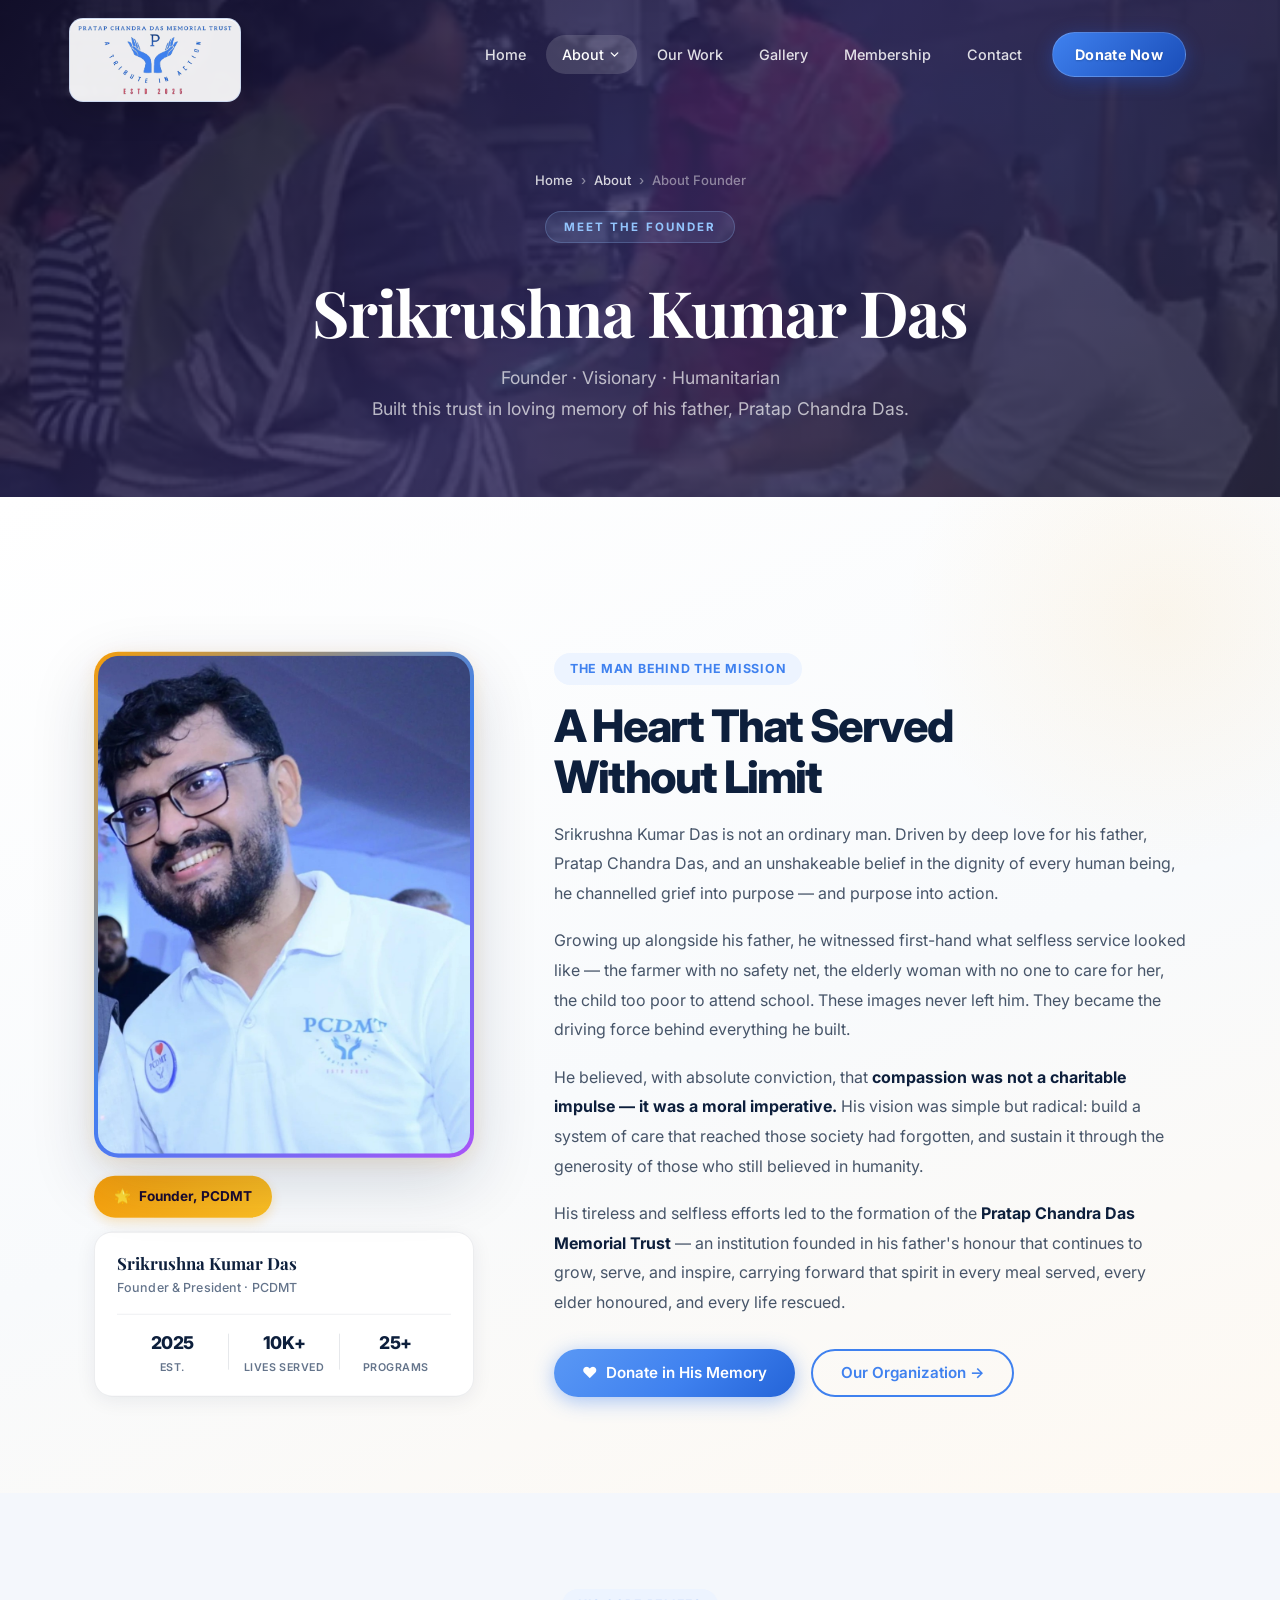
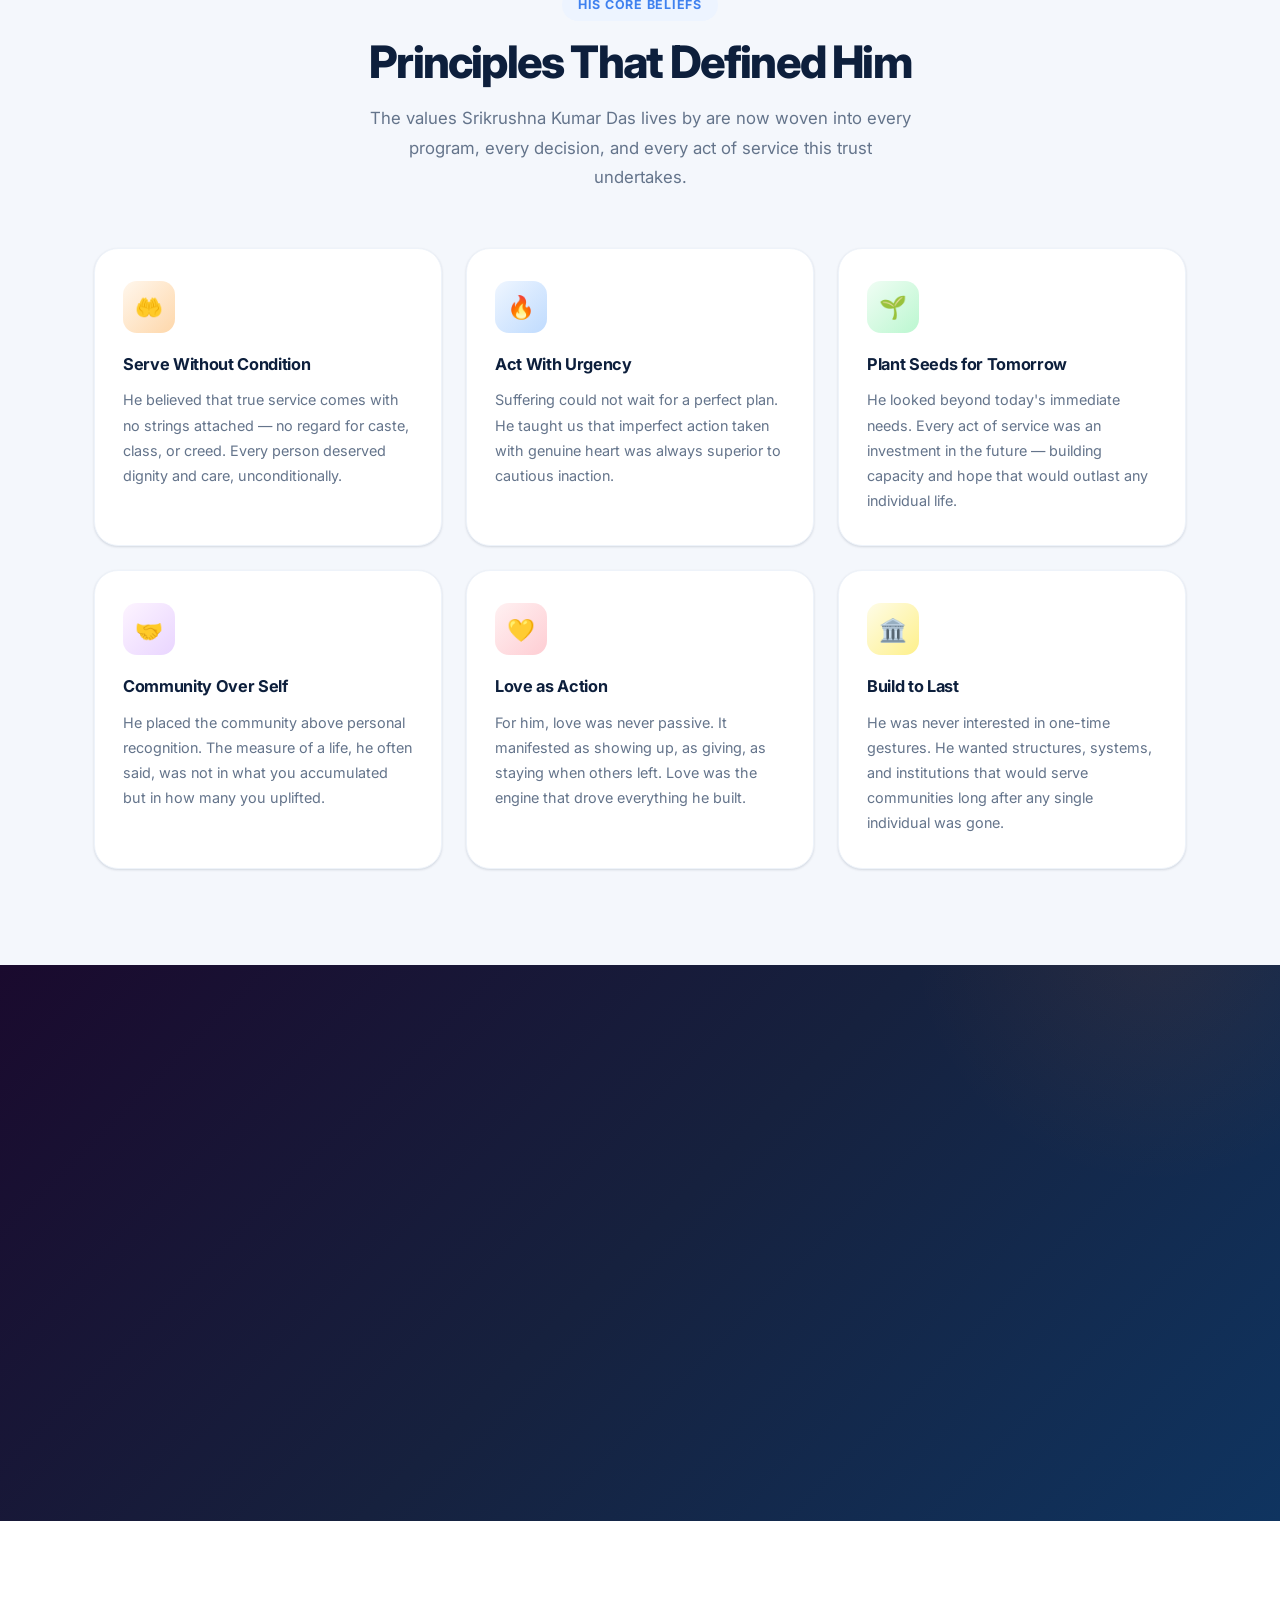
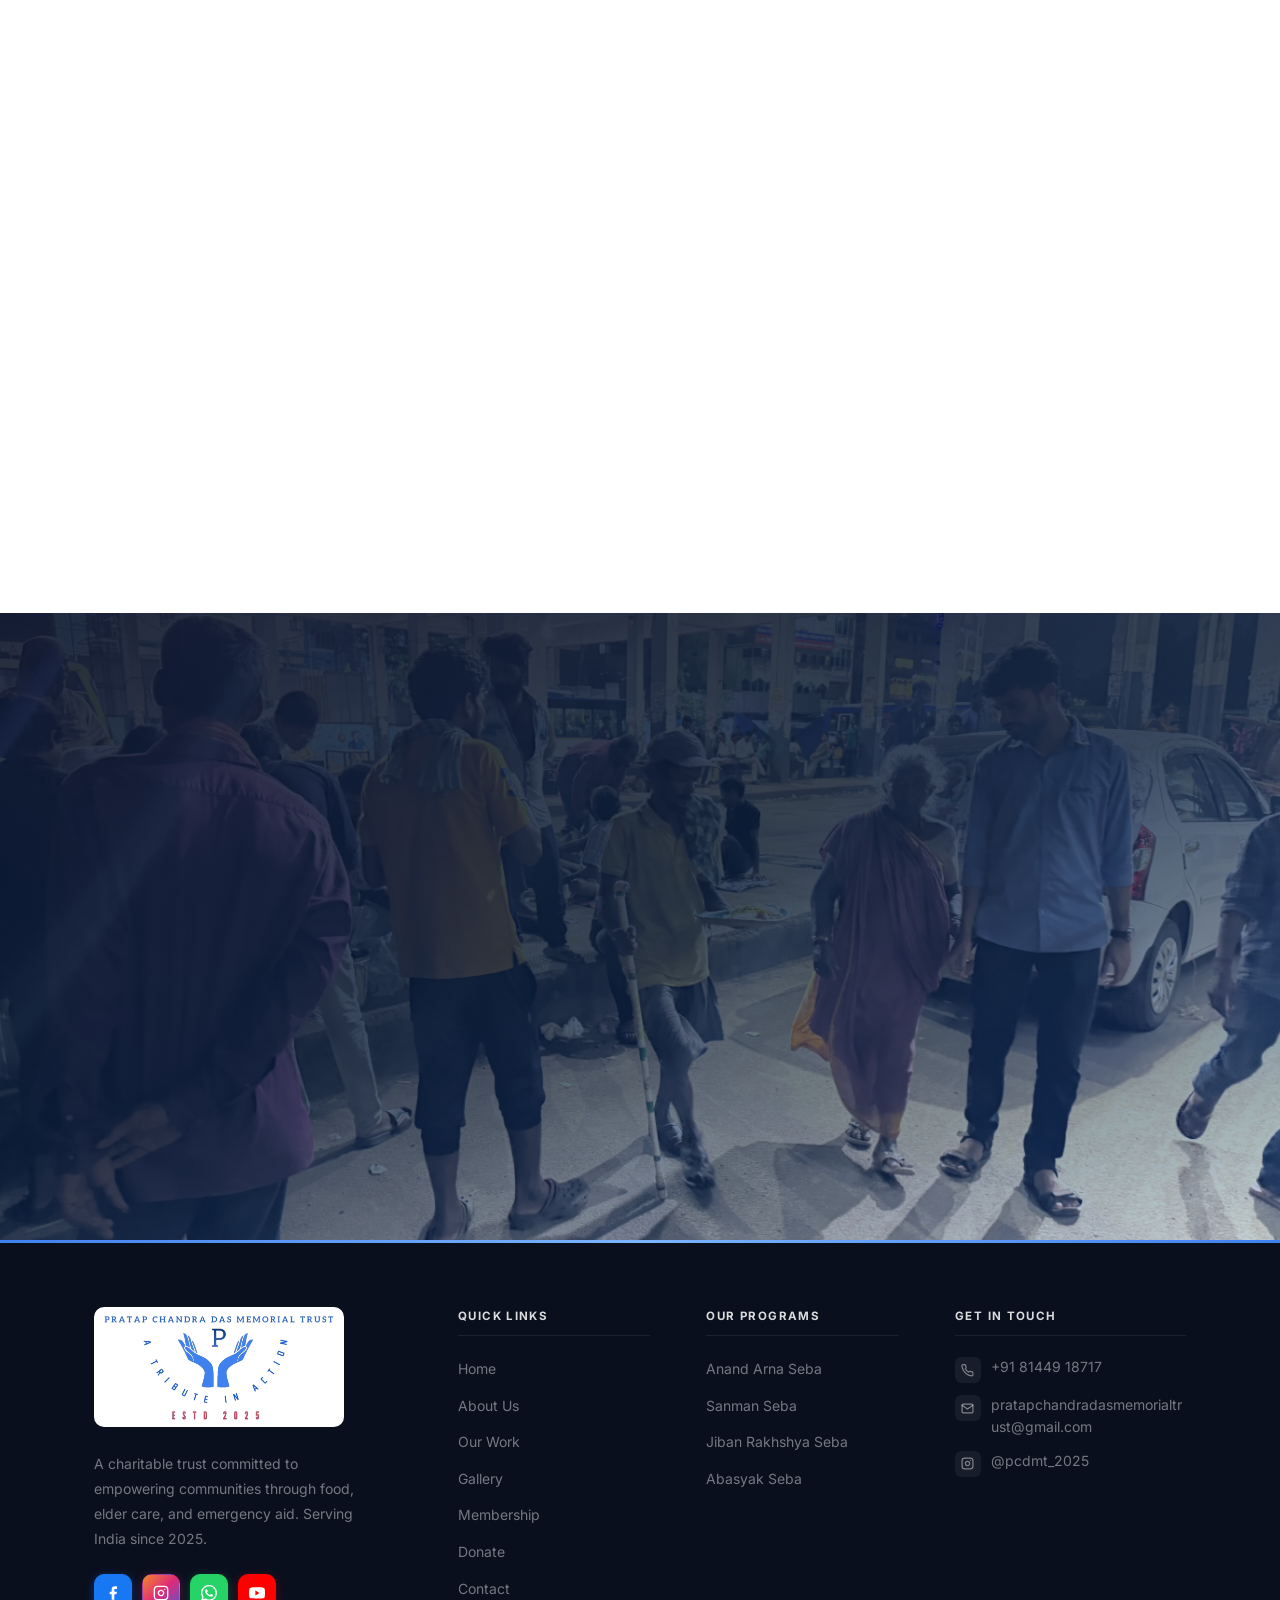
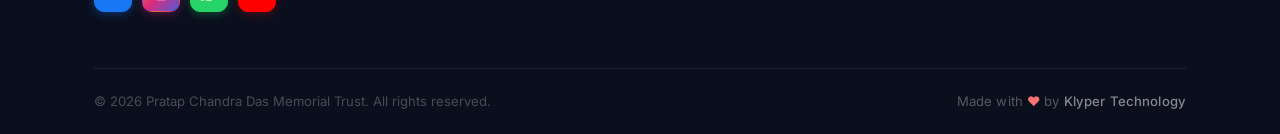
==== commit b5c73c04: "Add files via upload" ====
--- a/about-founder.html
+++ b/about-founder.html
@@ -1,8 +1,9 @@
-<!doctype html>
+﻿<!doctype html>
 <html lang="en">
   <head>
     <meta charset="UTF-8" />
     <meta name="viewport" content="width=device-width, initial-scale=1.0" />
+    <link rel="icon" href="images/favicon.ico" type="image/x-icon" />
     <meta
       name="description"
       content="Meet Srikrushna Kumar Das — founder of Pratap Chandra Das Memorial Trust, a visionary who built this institution in loving memory of his father to serve communities in need."
@@ -44,6 +45,7 @@
             </ul>
           </li>
           <li><a href="work.html">Our Work</a></li>
+          <li><a href="gallery.html">Gallery</a></li>
           <li><a href="membership.html">Membership</a></li>
           <li><a href="contact.html">Contact</a></li>
           <li><a href="membership.html#donate" class="btn-nav">Donate Now</a></li>
@@ -318,6 +320,7 @@
               <li><a href="index.html">Home</a></li>
               <li><a href="about.html">About Us</a></li>
               <li><a href="work.html">Our Work</a></li>
+              <li><a href="gallery.html">Gallery</a></li>
               <li><a href="membership.html">Membership</a></li>
               <li><a href="membership.html#donate">Donate</a></li>
               <li><a href="contact.html">Contact</a></li>
--- a/css/style.css
+++ b/css/style.css
@@ -1708,6 +1708,176 @@
 /* =============================================
    ABOUT PREVIEW SECTION
    ============================================= */
+/* =============================================
+   BADGES / CORE VALUES SECTION
+   ============================================= */
+.badges-section {
+  position: relative;
+  background: linear-gradient(135deg, var(--navy) 0%, #1a2d52 60%, var(--navy-mid) 100%);
+  padding: 24px 0 28px;
+  overflow: hidden;
+}
+
+.badges-section::before {
+  content: '';
+  position: absolute;
+  inset: 0;
+  background-image: radial-gradient(circle, rgba(255,255,255,0.035) 1px, transparent 1px);
+  background-size: 28px 28px;
+  pointer-events: none;
+}
+
+.badges-section-title {
+  color: #ffffff !important;
+  text-shadow: 0 2px 20px rgba(0,0,0,0.3);
+  font-size: 1.5rem !important;
+  margin-bottom: 0 !important;
+}
+
+.badges-section-sub {
+  display: none;
+}
+
+.badges-grid {
+  display: grid;
+  grid-template-columns: repeat(4, 1fr);
+  gap: 14px 24px;
+  margin-top: 18px;
+  align-items: center;
+}
+
+.badge-item {
+  display: flex;
+  flex-direction: column;
+  align-items: center;
+  gap: 8px;
+}
+
+.badge-halo {
+  width: 108px;
+  height: 108px;
+  border-radius: 50%;
+  padding: 4px;
+  transition: transform 0.35s cubic-bezier(0.34, 1.56, 0.64, 1), box-shadow 0.35s ease;
+  will-change: transform;
+}
+
+.badge-halo--gold {
+  box-shadow:
+    0 0 0 3px rgba(201,146,42,0.45),
+    0 12px 40px rgba(201,146,42,0.35),
+    0 4px 18px rgba(0,0,0,0.45);
+}
+.badge-halo--purple {
+  box-shadow:
+    0 0 0 3px rgba(126,34,206,0.55),
+    0 12px 40px rgba(126,34,206,0.4),
+    0 4px 18px rgba(0,0,0,0.45);
+}
+.badge-halo--orange {
+  box-shadow:
+    0 0 0 3px rgba(234,88,12,0.55),
+    0 12px 40px rgba(234,88,12,0.38),
+    0 4px 18px rgba(0,0,0,0.45);
+}
+.badge-halo--red {
+  box-shadow:
+    0 0 0 3px rgba(185,28,28,0.55),
+    0 12px 40px rgba(185,28,28,0.4),
+    0 4px 18px rgba(0,0,0,0.45);
+}
+
+.badge-item:hover .badge-halo--gold {
+  transform: translateY(-12px) scale(1.06);
+  box-shadow:
+    0 0 0 5px rgba(201,146,42,0.55),
+    0 28px 64px rgba(201,146,42,0.55),
+    0 8px 28px rgba(0,0,0,0.4);
+}
+.badge-item:hover .badge-halo--purple {
+  transform: translateY(-12px) scale(1.06);
+  box-shadow:
+    0 0 0 5px rgba(126,34,206,0.65),
+    0 28px 64px rgba(126,34,206,0.6),
+    0 8px 28px rgba(0,0,0,0.4);
+}
+.badge-item:hover .badge-halo--orange {
+  transform: translateY(-12px) scale(1.06);
+  box-shadow:
+    0 0 0 5px rgba(234,88,12,0.65),
+    0 28px 64px rgba(234,88,12,0.55),
+    0 8px 28px rgba(0,0,0,0.4);
+}
+.badge-item:hover .badge-halo--red {
+  transform: translateY(-12px) scale(1.06);
+  box-shadow:
+    0 0 0 5px rgba(185,28,28,0.65),
+    0 28px 64px rgba(185,28,28,0.58),
+    0 8px 28px rgba(0,0,0,0.4);
+}
+
+.badge-item-img {
+  width: 100%;
+  height: 100%;
+  border-radius: 50%;
+  object-fit: cover;
+  display: block;
+}
+
+.badge-item-meta {
+  display: flex;
+  flex-direction: column;
+  align-items: center;
+  gap: 5px;
+  text-align: center;
+}
+
+.badge-item-name {
+  font-family: var(--font-serif);
+  font-size: 1.05rem;
+  font-weight: 700;
+  color: #ffffff;
+  letter-spacing: 0.01em;
+}
+
+.badge-item-meaning {
+  font-size: 0.72rem;
+  font-weight: 700;
+  letter-spacing: 0.18em;
+  text-transform: uppercase;
+  color: var(--gold);
+}
+
+@media (max-width: 900px) {
+  .badges-grid {
+    grid-template-columns: repeat(4, 1fr);
+    gap: 12px 16px;
+  }
+  .badge-halo {
+    width: 100px;
+    height: 100px;
+  }
+}
+
+@media (max-width: 480px) {
+  .badges-section {
+    padding: 20px 0 24px;
+  }
+  .badges-grid {
+    grid-template-columns: repeat(4, 1fr);
+    gap: 10px 12px;
+    margin-top: 16px;
+  }
+  .badge-halo {
+    width: 72px;
+    height: 72px;
+    padding: 3px;
+  }
+  .badge-item-name {
+    font-size: 0.8rem;
+  }
+}
+
 .about-preview {
   background: linear-gradient(160deg, #f8faff 0%, #ffffff 50%, #fef9f2 100%);
   overflow: clip;
@@ -2230,6 +2400,10 @@
   gap: 6px;
   margin-top: 8px;
   flex-wrap: wrap;
+}
+
+.step-upi-btn-wrap {
+  padding: 10px 0 2px;
 }
 
 .step-upi-badge {
@@ -5989,6 +6163,7 @@
   margin: 0 -32px -26px;
   overflow: hidden;
   border-radius: 0 0 var(--radius-xl) var(--radius-xl);
+  overscroll-behavior: contain;
 }
 .gform-embed {
   display: block;
@@ -6254,6 +6429,190 @@
   font-size: 0.72rem;
   font-weight: 700;
   color: var(--gray-500);
+}
+
+/* ── Pay using UPI button ── */
+.mem-upi-btn-wrap {
+  display: flex;
+  flex-direction: column;
+  align-items: center;
+  gap: 6px;
+  padding: 8px 24px 4px;
+}
+.mem-upi-btn {
+  display: inline-flex;
+  align-items: center;
+  gap: 8px;
+  background: linear-gradient(135deg, #f97316, #ea580c);
+  color: #fff;
+  font-size: 0.92rem;
+  font-weight: 700;
+  padding: 11px 28px;
+  border-radius: var(--radius-full);
+  text-decoration: none;
+  letter-spacing: 0.02em;
+  box-shadow: 0 4px 14px rgba(249,115,22,0.35);
+  transition: transform 0.15s ease, box-shadow 0.15s ease, background 0.15s ease;
+  cursor: pointer;
+}
+.mem-upi-btn:hover {
+  background: linear-gradient(135deg, #ea580c, #c2410c);
+  box-shadow: 0 6px 18px rgba(249,115,22,0.45);
+  transform: translateY(-1px);
+}
+.mem-upi-btn:active {
+  transform: translateY(0);
+  box-shadow: 0 2px 8px rgba(249,115,22,0.3);
+}
+.mem-upi-btn-hint {
+  font-size: 0.68rem;
+  color: var(--gray-400);
+  margin: 0;
+  text-align: center;
+}
+
+/* ── Pay Alternatives (PhonePe & UPI ID) ── */
+.mem-pay-alts {
+  margin: 4px 24px 8px;
+  display: flex;
+  flex-direction: column;
+  gap: 0;
+}
+.mem-pay-alt-or {
+  display: flex;
+  align-items: center;
+  gap: 8px;
+  margin: 6px 0;
+  color: var(--gray-400);
+  font-size: 0.68rem;
+  font-weight: 700;
+  letter-spacing: 0.1em;
+  text-transform: uppercase;
+}
+.mem-pay-alt-or::before,
+.mem-pay-alt-or::after {
+  content: '';
+  flex: 1;
+  height: 1px;
+  background: var(--gray-200);
+}
+.mem-pay-alt-row {
+  display: flex;
+  align-items: center;
+  gap: 12px;
+  padding: 10px 14px;
+  background: var(--gray-50);
+  border: 1px solid var(--gray-200);
+  border-radius: var(--radius);
+  transition: border-color var(--transition), box-shadow var(--transition);
+}
+.mem-pay-alt-row:hover {
+  border-color: var(--primary-border);
+  box-shadow: var(--shadow-sm);
+}
+.mem-pay-alt-icon {
+  width: 38px;
+  height: 38px;
+  border-radius: var(--radius-sm);
+  display: flex;
+  align-items: center;
+  justify-content: center;
+  flex-shrink: 0;
+}
+.mem-pay-alt-body {
+  flex: 1;
+  min-width: 0;
+  display: flex;
+  flex-direction: column;
+  gap: 3px;
+}
+.mem-pay-alt-label {
+  font-size: 0.68rem;
+  font-weight: 700;
+  letter-spacing: 0.07em;
+  text-transform: uppercase;
+  color: var(--gray-400);
+}
+.mem-pay-alt-value-row {
+  display: flex;
+  align-items: center;
+  gap: 8px;
+  flex-wrap: wrap;
+}
+.mem-pay-alt-value {
+  font-size: 0.9rem;
+  font-weight: 700;
+  color: var(--gray-800);
+  font-variant-numeric: tabular-nums;
+  letter-spacing: 0.01em;
+}
+.mem-copy-btn {
+  display: inline-flex;
+  align-items: center;
+  gap: 4px;
+  padding: 3px 10px;
+  border: 1px solid var(--gray-300);
+  border-radius: var(--radius-full);
+  background: var(--white);
+  color: var(--gray-500);
+  font-size: 0.7rem;
+  font-weight: 600;
+  cursor: pointer;
+  transition: all var(--transition);
+  white-space: nowrap;
+  flex-shrink: 0;
+  line-height: 1.5;
+}
+.mem-copy-btn:hover {
+  border-color: var(--primary);
+  color: var(--primary);
+  background: var(--primary-light);
+}
+.mem-copy-btn.copied {
+  border-color: var(--success);
+  color: var(--success);
+  background: var(--success-light);
+}
+
+/* ── Bank Transfer Details ── */
+.mem-bank-or {
+  margin: 6px 24px;
+}
+.mem-bank-details {
+  margin: 0 24px 8px;
+  padding: 12px 14px;
+  background: var(--gray-50);
+  border: 1px solid var(--gray-200);
+  border-radius: var(--radius);
+  transition: border-color var(--transition), box-shadow var(--transition);
+}
+.mem-bank-details:hover {
+  border-color: var(--primary-border);
+  box-shadow: var(--shadow-sm);
+}
+.mem-bank-details-header {
+  display: flex;
+  align-items: center;
+  gap: 10px;
+  margin-bottom: 10px;
+  padding-bottom: 8px;
+  border-bottom: 1px solid var(--gray-200);
+}
+.mem-bank-detail-row {
+  display: flex;
+  align-items: center;
+  gap: 8px;
+  padding: 3px 0;
+  flex-wrap: wrap;
+}
+.mem-bank-detail-label {
+  font-size: 0.68rem;
+  font-weight: 700;
+  letter-spacing: 0.07em;
+  text-transform: uppercase;
+  color: var(--gray-400);
+  min-width: 88px;
+  flex-shrink: 0;
 }
 
 /* WhatsApp number display below QR */
@@ -7728,8 +8087,17 @@
   .mem-why-grid { grid-template-columns: 1fr; }
   .mem-hero { padding: calc(var(--nav-height) + 40px) 0 48px; }
   .mem-form-card { padding: 24px 20px; }
-  .gform-embed-wrap { margin: 0 -20px -24px; }
-  .gform-embed { height: 1050px; }
+  /* Google Form: constrain height so users can scroll past it on mobile */
+  .gform-embed-wrap {
+    margin: 0 -20px 0;
+    height: 72vh;
+    overflow-x: hidden;
+    overflow-y: auto;
+    -webkit-overflow-scrolling: touch;
+    overscroll-behavior: contain;
+    border-radius: 0 0 var(--radius-xl) var(--radius-xl);
+  }
+  .gform-embed { height: 1300px; }
 }
 
 /* =============================================
@@ -7742,6 +8110,8 @@
   .mem-journey-line { width: 24px; }
   .mem-journey-step span { font-size: 0.7rem; }
   .mem-journey-dot { width: 28px; height: 28px; font-size: 0.78rem; }
+  /* Slightly taller form container on small phones */
+  .gform-embed-wrap { height: 78vh; }
 }
 
 /* =============================================
@@ -8236,3 +8606,763 @@
     height: 220px;
   }
 }
+
+/* =============================================
+   GALLERY PAGE
+   ============================================= */
+
+/* ── Page Hero ── */
+.gallery-page-hero {
+  position: relative;
+  min-height: 480px;
+  display: flex;
+  align-items: flex-end;
+  padding-top: var(--nav-height);
+  padding-bottom: 64px;
+  overflow: hidden;
+}
+
+.gallery-hero-bg {
+  position: absolute;
+  inset: 0;
+  background: url('../images/work_images/anand_arna_seba/anand_arna_seba_4.webp') center / cover no-repeat;
+  transform: scale(1.04);
+  transition: transform 8s ease-out;
+  z-index: 0;
+}
+
+.gallery-page-hero:hover .gallery-hero-bg {
+  transform: scale(1);
+}
+
+.gallery-hero-overlay {
+  position: absolute;
+  inset: 0;
+  z-index: 1;
+  background: linear-gradient(
+    165deg,
+    rgba(8, 16, 42, 0.80) 0%,
+    rgba(13, 31, 60, 0.88) 55%,
+    rgba(10, 20, 50, 0.95) 100%
+  );
+}
+
+.gallery-page-hero .container {
+  position: relative;
+  z-index: 2;
+}
+
+.gallery-page-hero .breadcrumb {
+  display: flex;
+  align-items: center;
+  gap: 8px;
+  margin-bottom: 20px;
+  font-size: 0.82rem;
+  color: rgba(255,255,255,0.55);
+}
+
+.gallery-page-hero .breadcrumb a {
+  color: rgba(255,255,255,0.55);
+  text-decoration: none;
+  transition: color 0.2s;
+}
+
+.gallery-page-hero .breadcrumb a:hover {
+  color: rgba(255,255,255,0.9);
+}
+
+.gallery-hero-tag {
+  display: inline-flex;
+  align-items: center;
+  gap: 8px;
+  background: rgba(255,255,255,0.10);
+  backdrop-filter: blur(12px);
+  border: 1px solid rgba(255,255,255,0.20);
+  color: rgba(255,255,255,0.90);
+  padding: 7px 18px;
+  border-radius: var(--radius-full);
+  font-size: 0.76rem;
+  font-weight: 700;
+  letter-spacing: 0.08em;
+  text-transform: uppercase;
+  margin-bottom: 20px;
+}
+
+.gallery-hero-tag .dot {
+  width: 7px;
+  height: 7px;
+  background: #93c5fd;
+  border-radius: 50%;
+  animation: pulse-dot 2.4s ease-in-out infinite;
+}
+
+.gallery-hero-title {
+  font-family: var(--font-serif);
+  font-size: clamp(2.2rem, 5vw, 3.8rem);
+  font-weight: 700;
+  color: #fff;
+  line-height: 1.15;
+  letter-spacing: -0.03em;
+  margin-bottom: 18px;
+}
+
+.gallery-hero-accent {
+  background: linear-gradient(135deg, #bfdbfe 0%, #93c5fd 35%, var(--primary) 70%);
+  -webkit-background-clip: text;
+  -webkit-text-fill-color: transparent;
+  background-clip: text;
+  font-style: italic;
+}
+
+.gallery-hero-subtitle {
+  font-size: 1.05rem;
+  color: rgba(255,255,255,0.78);
+  line-height: 1.75;
+  max-width: 560px;
+  margin-bottom: 40px;
+}
+
+/* Stats row in hero */
+.gallery-hero-stats {
+  display: flex;
+  align-items: center;
+  gap: 0;
+  background: rgba(255,255,255,0.07);
+  backdrop-filter: blur(16px);
+  border: 1px solid rgba(255,255,255,0.12);
+  border-radius: 16px;
+  overflow: hidden;
+  width: fit-content;
+}
+
+.ghs-item {
+  display: flex;
+  flex-direction: column;
+  align-items: center;
+  padding: 16px 32px;
+  gap: 4px;
+}
+
+.ghs-num {
+  font-size: 1.6rem;
+  font-weight: 800;
+  color: #fff;
+  letter-spacing: -0.04em;
+  line-height: 1;
+}
+
+.ghs-num sup {
+  font-size: 0.55em;
+  vertical-align: super;
+}
+
+.ghs-label {
+  font-size: 0.7rem;
+  font-weight: 600;
+  color: rgba(255,255,255,0.5);
+  letter-spacing: 0.08em;
+  text-transform: uppercase;
+}
+
+.ghs-divider {
+  width: 1px;
+  height: 44px;
+  background: rgba(255,255,255,0.12);
+  flex-shrink: 0;
+}
+
+/* ── Gallery Section ── */
+.gallery-section {
+  padding: 80px 0 100px;
+  background: var(--cream);
+}
+
+/* ── Filters ── */
+.gallery-filters {
+  display: flex;
+  align-items: center;
+  gap: 10px;
+  flex-wrap: wrap;
+  margin-bottom: 20px;
+}
+
+.gf-btn {
+  display: inline-flex;
+  align-items: center;
+  gap: 7px;
+  padding: 10px 20px;
+  border-radius: var(--radius-full);
+  border: 1.5px solid var(--gray-200);
+  background: #fff;
+  color: var(--gray-600);
+  font-family: var(--font);
+  font-size: 0.85rem;
+  font-weight: 600;
+  cursor: pointer;
+  transition: all var(--transition);
+  white-space: nowrap;
+}
+
+.gf-btn:hover {
+  border-color: var(--primary);
+  color: var(--primary);
+  background: var(--primary-light);
+  transform: translateY(-1px);
+  box-shadow: 0 4px 16px rgba(63,129,239,0.18);
+}
+
+.gf-btn.active {
+  background: linear-gradient(135deg, #5a98f5 0%, var(--primary) 55%, var(--primary-dark) 100%);
+  border-color: transparent;
+  color: #fff;
+  box-shadow: 0 4px 18px rgba(63,129,239,0.40);
+}
+
+.gf-btn.active:hover {
+  transform: translateY(-1px);
+  box-shadow: 0 8px 28px rgba(63,129,239,0.55);
+  background: linear-gradient(135deg, #5a98f5 0%, var(--primary) 55%, var(--primary-dark) 100%);
+  color: #fff;
+}
+
+.gf-icon {
+  font-size: 1rem;
+  line-height: 1;
+}
+
+/* Gallery meta count */
+.gallery-meta {
+  margin-bottom: 32px;
+  font-size: 0.85rem;
+  color: var(--gray-500);
+}
+
+.gallery-meta strong {
+  color: var(--gray-800);
+  font-weight: 700;
+}
+
+/* ── Masonry Grid ── */
+.gallery-grid {
+  columns: 3 280px;
+  column-gap: 18px;
+  gap: 18px;
+}
+
+.gallery-item {
+  break-inside: avoid;
+  margin-bottom: 18px;
+  border-radius: var(--radius-lg);
+  overflow: hidden;
+  box-shadow: var(--shadow-md);
+  cursor: pointer;
+  transition: transform 0.35s cubic-bezier(0.34,1.56,0.64,1),
+              box-shadow 0.35s ease;
+  position: relative;
+}
+
+.gallery-item:hover {
+  transform: translateY(-6px) scale(1.012);
+  box-shadow: 0 20px 50px rgba(13,31,60,0.18), 0 4px 16px rgba(63,129,239,0.14);
+  z-index: 2;
+}
+
+.gallery-item--tall .gallery-img-wrap {
+  height: 480px;
+}
+
+.gallery-item--wide .gallery-img-wrap {
+  height: 300px;
+}
+
+.gallery-img-wrap {
+  position: relative;
+  height: 260px;
+  overflow: hidden;
+  display: block;
+}
+
+.gallery-img-wrap img {
+  width: 100%;
+  height: 100%;
+  object-fit: cover;
+  display: block;
+  transition: transform 0.60s cubic-bezier(0.4,0,0.2,1);
+}
+
+.gallery-item:hover .gallery-img-wrap img {
+  transform: scale(1.07);
+}
+
+/* Overlay */
+.gallery-overlay {
+  position: absolute;
+  inset: 0;
+  background: linear-gradient(
+    to top,
+    rgba(8,16,42,0.88) 0%,
+    rgba(8,16,42,0.30) 50%,
+    transparent 100%
+  );
+  opacity: 0;
+  transition: opacity 0.30s ease;
+  display: flex;
+  align-items: flex-end;
+  padding: 20px;
+}
+
+.gallery-item:hover .gallery-overlay {
+  opacity: 1;
+}
+
+.gallery-overlay-content {
+  display: flex;
+  flex-direction: column;
+  gap: 6px;
+  width: 100%;
+}
+
+.gallery-cat-badge {
+  display: inline-flex;
+  align-items: center;
+  gap: 5px;
+  font-size: 0.72rem;
+  font-weight: 700;
+  padding: 4px 12px;
+  border-radius: var(--radius-full);
+  width: fit-content;
+  letter-spacing: 0.03em;
+  backdrop-filter: blur(8px);
+}
+
+.anand-arna-badge {
+  background: rgba(251,191,36,0.20);
+  border: 1px solid rgba(251,191,36,0.35);
+  color: #fbbf24;
+}
+
+.sanman-badge {
+  background: rgba(168,85,247,0.20);
+  border: 1px solid rgba(168,85,247,0.35);
+  color: #c084fc;
+}
+
+.jiban-badge {
+  background: rgba(16,185,129,0.20);
+  border: 1px solid rgba(16,185,129,0.35);
+  color: #34d399;
+}
+
+.abasyak-badge {
+  background: rgba(249,115,22,0.20);
+  border: 1px solid rgba(249,115,22,0.35);
+  color: #fb923c;
+}
+
+.community-badge {
+  background: rgba(63,129,239,0.20);
+  border: 1px solid rgba(63,129,239,0.35);
+  color: #93c5fd;
+}
+
+.gallery-overlay-caption {
+  font-size: 0.82rem;
+  color: rgba(255,255,255,0.80);
+  line-height: 1.45;
+  margin: 0;
+}
+
+.gallery-zoom-btn {
+  align-self: flex-start;
+  margin-top: 6px;
+  width: 36px;
+  height: 36px;
+  border-radius: 50%;
+  border: none;
+  background: rgba(255,255,255,0.15);
+  backdrop-filter: blur(8px);
+  color: #fff;
+  display: flex;
+  align-items: center;
+  justify-content: center;
+  cursor: pointer;
+  transition: background 0.2s, transform 0.2s;
+}
+
+.gallery-zoom-btn:hover {
+  background: var(--primary);
+  transform: scale(1.12);
+}
+
+/* Empty state */
+.gallery-empty {
+  display: flex;
+  flex-direction: column;
+  align-items: center;
+  gap: 12px;
+  padding: 80px 0;
+  color: var(--gray-500);
+  font-size: 1rem;
+  text-align: center;
+}
+
+.gallery-empty-icon {
+  font-size: 3.5rem;
+  opacity: 0.5;
+}
+
+/* ── Gallery CTA Strip ── */
+.gallery-cta-strip {
+  background: linear-gradient(135deg, var(--navy) 0%, var(--navy-mid) 55%, #1a3563 100%);
+  padding: 64px 0;
+  position: relative;
+  overflow: hidden;
+}
+
+.gallery-cta-strip::before {
+  content: '';
+  position: absolute;
+  inset: 0;
+  background-image: radial-gradient(circle, rgba(255,255,255,0.03) 1px, transparent 1px);
+  background-size: 30px 30px;
+  pointer-events: none;
+}
+
+.gallery-cta-inner {
+  display: flex;
+  align-items: center;
+  justify-content: space-between;
+  gap: 40px;
+  position: relative;
+  z-index: 1;
+  flex-wrap: wrap;
+}
+
+.gallery-cta-text h2 {
+  font-family: var(--font-serif);
+  font-size: clamp(1.5rem, 3vw, 2rem);
+  font-weight: 700;
+  color: #fff;
+  margin-bottom: 8px;
+  line-height: 1.25;
+}
+
+.gallery-cta-text p {
+  font-size: 0.97rem;
+  color: rgba(255,255,255,0.65);
+  max-width: 480px;
+  line-height: 1.65;
+}
+
+.gallery-cta-btns {
+  display: flex;
+  gap: 14px;
+  flex-wrap: wrap;
+  flex-shrink: 0;
+}
+
+/* ── Lightbox ── */
+.lightbox-backdrop {
+  display: none;
+  position: fixed;
+  inset: 0;
+  background: rgba(5,10,28,0.92);
+  z-index: 9998;
+  backdrop-filter: blur(8px);
+  -webkit-backdrop-filter: blur(8px);
+}
+
+.lightbox {
+  display: none;
+  position: fixed;
+  inset: 0;
+  z-index: 9999;
+  align-items: center;
+  justify-content: center;
+  padding: 20px;
+}
+
+.lb-content {
+  position: relative;
+  max-width: min(900px, calc(100vw - 120px));
+  width: 100%;
+  display: flex;
+  flex-direction: column;
+  gap: 0;
+  animation: lbFadeIn 0.25s ease;
+}
+
+@keyframes lbFadeIn {
+  from { opacity: 0; transform: scale(0.94); }
+  to   { opacity: 1; transform: scale(1); }
+}
+
+.lb-img-wrap {
+  border-radius: var(--radius-lg) var(--radius-lg) 0 0;
+  overflow: hidden;
+  background: rgba(255,255,255,0.04);
+  min-height: 200px;
+  display: flex;
+  align-items: center;
+  justify-content: center;
+}
+
+.lb-img-wrap img {
+  display: block;
+  max-width: 100%;
+  max-height: 72vh;
+  width: auto;
+  height: auto;
+  object-fit: contain;
+  opacity: 0;
+  transition: opacity 0.3s ease;
+}
+
+.lb-img-wrap img.lb-img-loaded {
+  opacity: 1;
+}
+
+.lb-info {
+  background: rgba(13,27,60,0.95);
+  backdrop-filter: blur(20px);
+  border-radius: 0 0 var(--radius-lg) var(--radius-lg);
+  padding: 16px 24px;
+  display: flex;
+  align-items: center;
+  gap: 16px;
+  flex-wrap: wrap;
+}
+
+.lb-category {
+  font-size: 0.8rem;
+  font-weight: 700;
+  color: #93c5fd;
+  letter-spacing: 0.05em;
+  text-transform: uppercase;
+  white-space: nowrap;
+}
+
+.lb-caption {
+  flex: 1;
+  font-size: 0.88rem;
+  color: rgba(255,255,255,0.72);
+  line-height: 1.5;
+  margin: 0;
+}
+
+.lb-counter {
+  font-size: 0.78rem;
+  color: rgba(255,255,255,0.38);
+  font-weight: 600;
+  white-space: nowrap;
+  margin-left: auto;
+}
+
+.lb-close {
+  position: fixed;
+  top: 20px;
+  right: 24px;
+  z-index: 10000;
+  width: 44px;
+  height: 44px;
+  border-radius: 50%;
+  border: 1.5px solid rgba(255,255,255,0.22);
+  background: rgba(13,27,60,0.80);
+  color: #fff;
+  display: flex;
+  align-items: center;
+  justify-content: center;
+  cursor: pointer;
+  transition: background 0.2s, transform 0.2s;
+}
+
+.lb-close:hover {
+  background: rgba(239,68,68,0.8);
+  transform: rotate(90deg) scale(1.08);
+}
+
+.lb-arrow {
+  position: fixed;
+  top: 50%;
+  transform: translateY(-50%);
+  z-index: 10000;
+  width: 50px;
+  height: 50px;
+  border-radius: 50%;
+  border: 1.5px solid rgba(255,255,255,0.18);
+  background: rgba(13,27,60,0.75);
+  color: #fff;
+  display: flex;
+  align-items: center;
+  justify-content: center;
+  cursor: pointer;
+  transition: background 0.2s, transform 0.25s;
+}
+
+.lb-arrow:hover {
+  background: var(--primary);
+  border-color: transparent;
+}
+
+.lb-prev {
+  left: 16px;
+}
+
+.lb-next {
+  right: 16px;
+}
+
+.lb-prev:hover { transform: translateY(-50%) translateX(-3px); }
+.lb-next:hover { transform: translateY(-50%) translateX(3px); }
+
+/* ── Gallery Responsive ── */
+@media (max-width: 1024px) {
+  .gallery-grid {
+    columns: 2 240px;
+  }
+}
+
+@media (max-width: 768px) {
+  .gallery-page-hero {
+    min-height: 400px;
+    padding-bottom: 52px;
+  }
+
+  .gallery-hero-title {
+    font-size: clamp(1.9rem, 6vw, 2.8rem);
+  }
+
+  .gallery-hero-subtitle {
+    font-size: 0.96rem;
+  }
+
+  .gallery-hero-stats {
+    width: 100%;
+  }
+
+  .ghs-item {
+    flex: 1;
+    padding: 14px 16px;
+  }
+
+  .ghs-num {
+    font-size: 1.3rem;
+  }
+
+  .gallery-section {
+    padding: 60px 0 80px;
+  }
+
+  .gallery-filters {
+    gap: 8px;
+  }
+
+  .gf-btn {
+    padding: 8px 14px;
+    font-size: 0.8rem;
+  }
+
+  .gallery-grid {
+    columns: 2 180px;
+    column-gap: 12px;
+  }
+
+  .gallery-item {
+    margin-bottom: 12px;
+  }
+
+  .gallery-img-wrap {
+    height: 200px;
+  }
+
+  .gallery-item--tall .gallery-img-wrap {
+    height: 340px;
+  }
+
+  .gallery-item--wide .gallery-img-wrap {
+    height: 220px;
+  }
+
+  .gallery-cta-inner {
+    flex-direction: column;
+    text-align: center;
+    gap: 28px;
+  }
+
+  .gallery-cta-btns {
+    justify-content: center;
+  }
+
+  .lb-arrow {
+    width: 40px;
+    height: 40px;
+  }
+
+  .lb-prev { left: 8px; }
+  .lb-next { right: 8px; }
+
+  .lb-content {
+    max-width: calc(100vw - 80px);
+  }
+}
+
+@media (max-width: 480px) {
+  .gallery-page-hero {
+    min-height: 360px;
+    padding-bottom: 44px;
+  }
+
+  .gallery-grid {
+    columns: 1;
+  }
+
+  .gallery-item--tall .gallery-img-wrap,
+  .gallery-item--wide .gallery-img-wrap {
+    height: 260px;
+  }
+
+  .gallery-img-wrap {
+    height: 240px;
+  }
+
+  .gallery-overlay {
+    opacity: 1;
+    background: linear-gradient(
+      to top,
+      rgba(8,16,42,0.80) 0%,
+      rgba(8,16,42,0.10) 40%,
+      transparent 100%
+    );
+  }
+
+  .gallery-filters {
+    gap: 6px;
+  }
+
+  .gf-btn {
+    padding: 7px 12px;
+    font-size: 0.77rem;
+    gap: 5px;
+  }
+
+  .gallery-hero-stats {
+    flex-direction: column;
+    border-radius: 14px;
+  }
+
+  .ghs-divider {
+    width: 80%;
+    height: 1px;
+  }
+
+  .lb-info {
+    flex-direction: column;
+    align-items: flex-start;
+    gap: 6px;
+    padding: 12px 16px;
+  }
+
+  .lb-counter {
+    margin-left: 0;
+  }
+}
